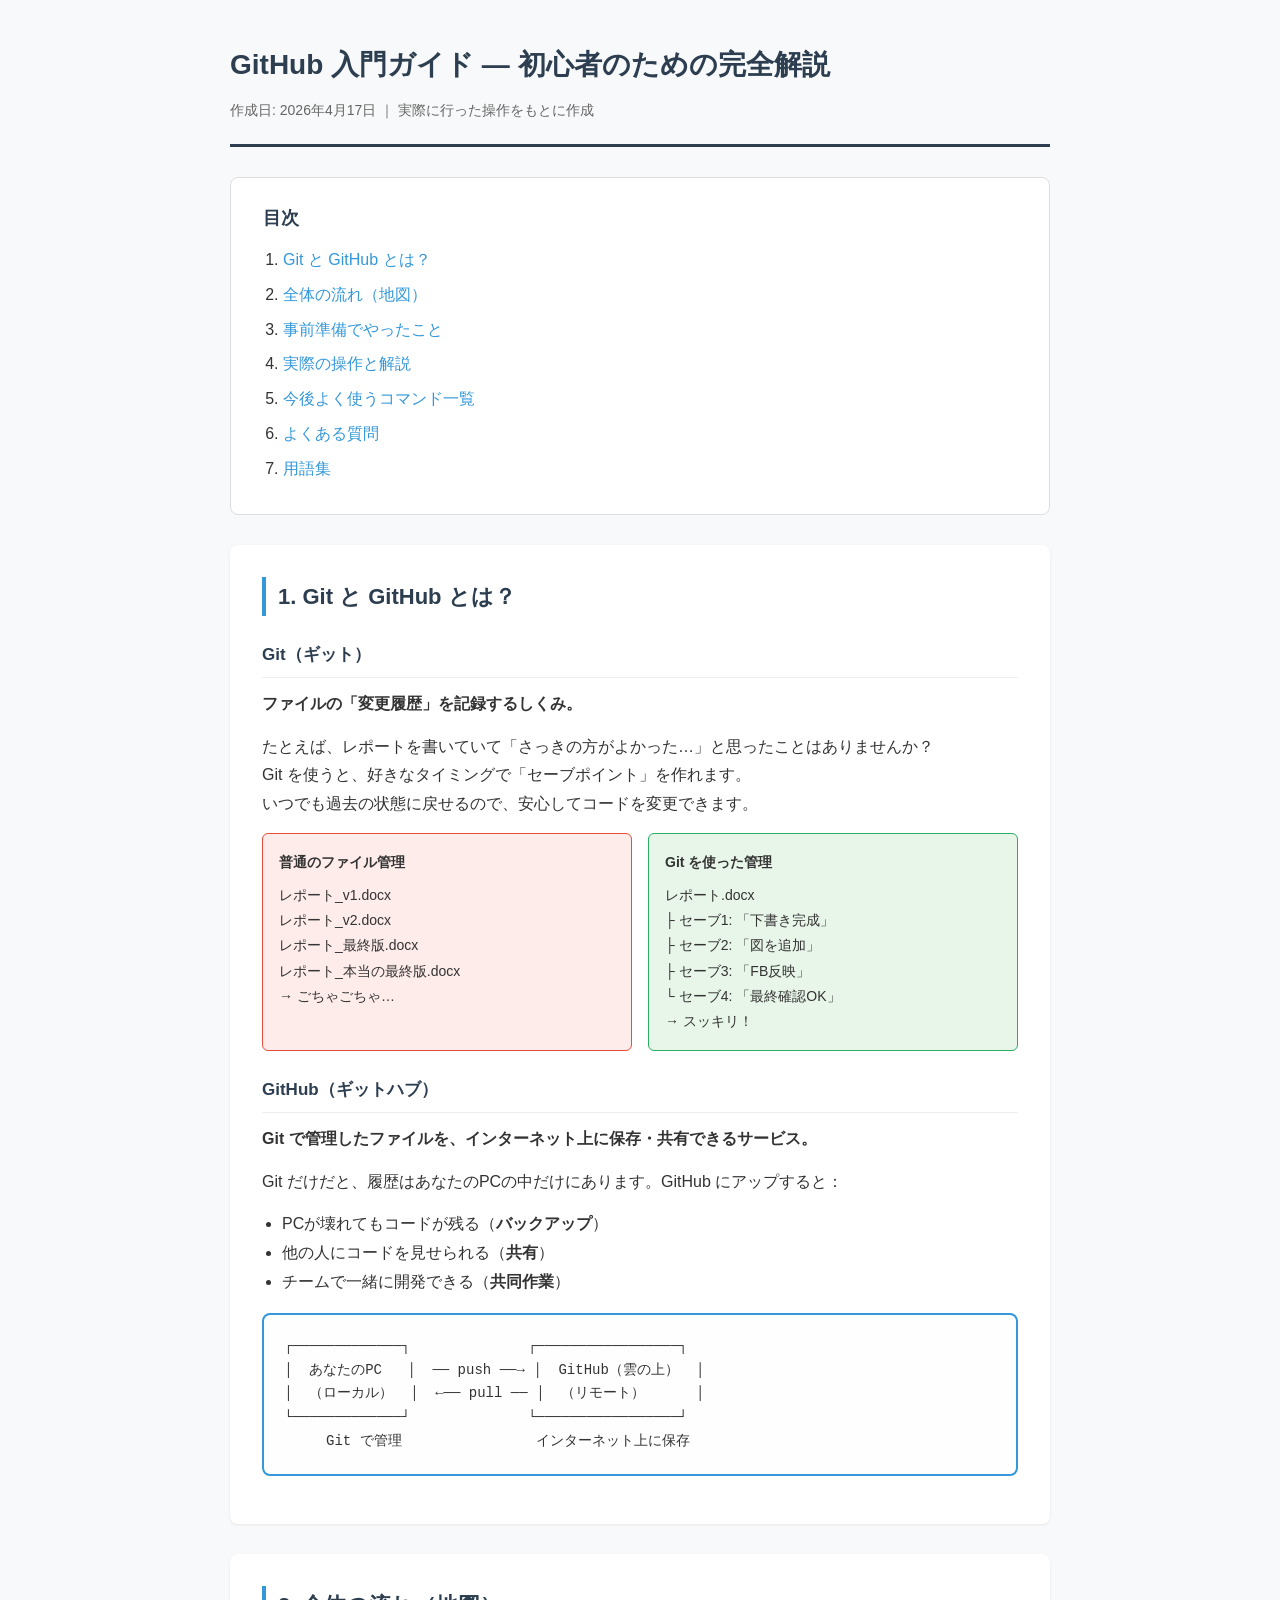
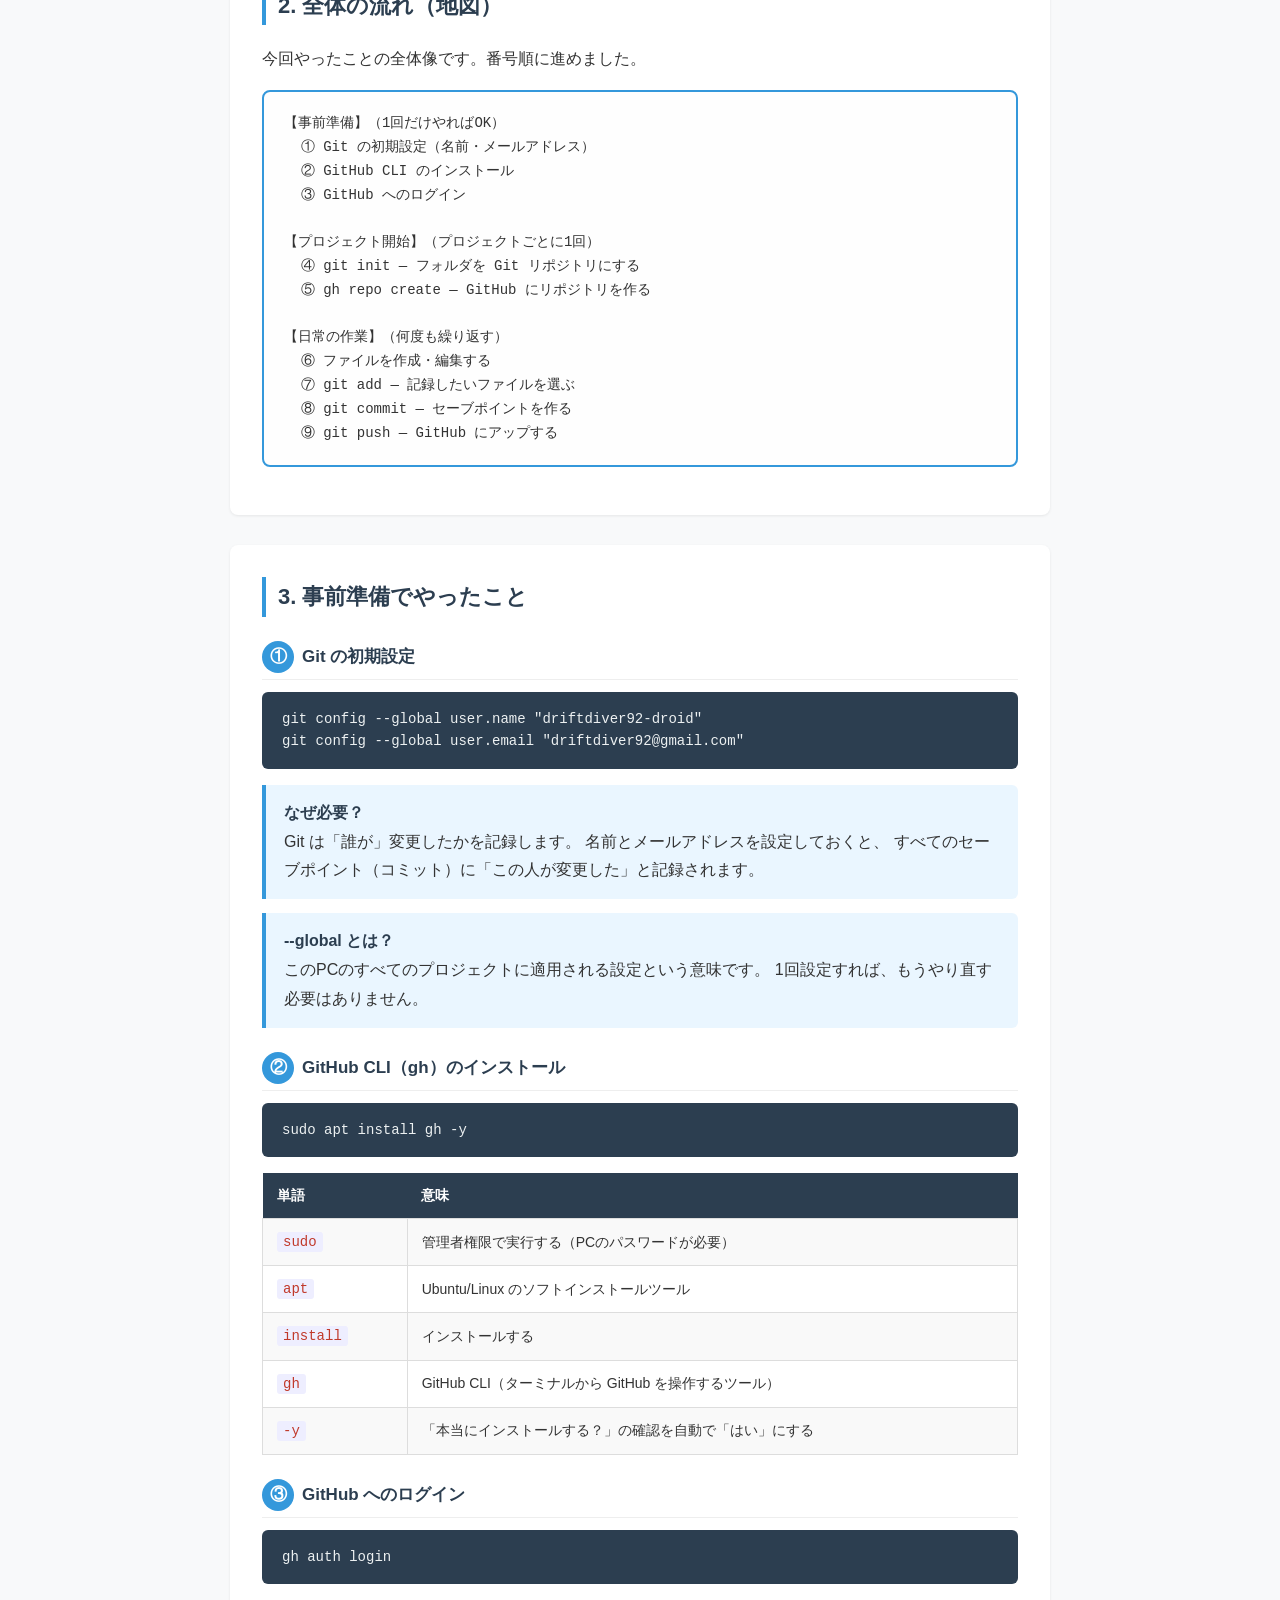
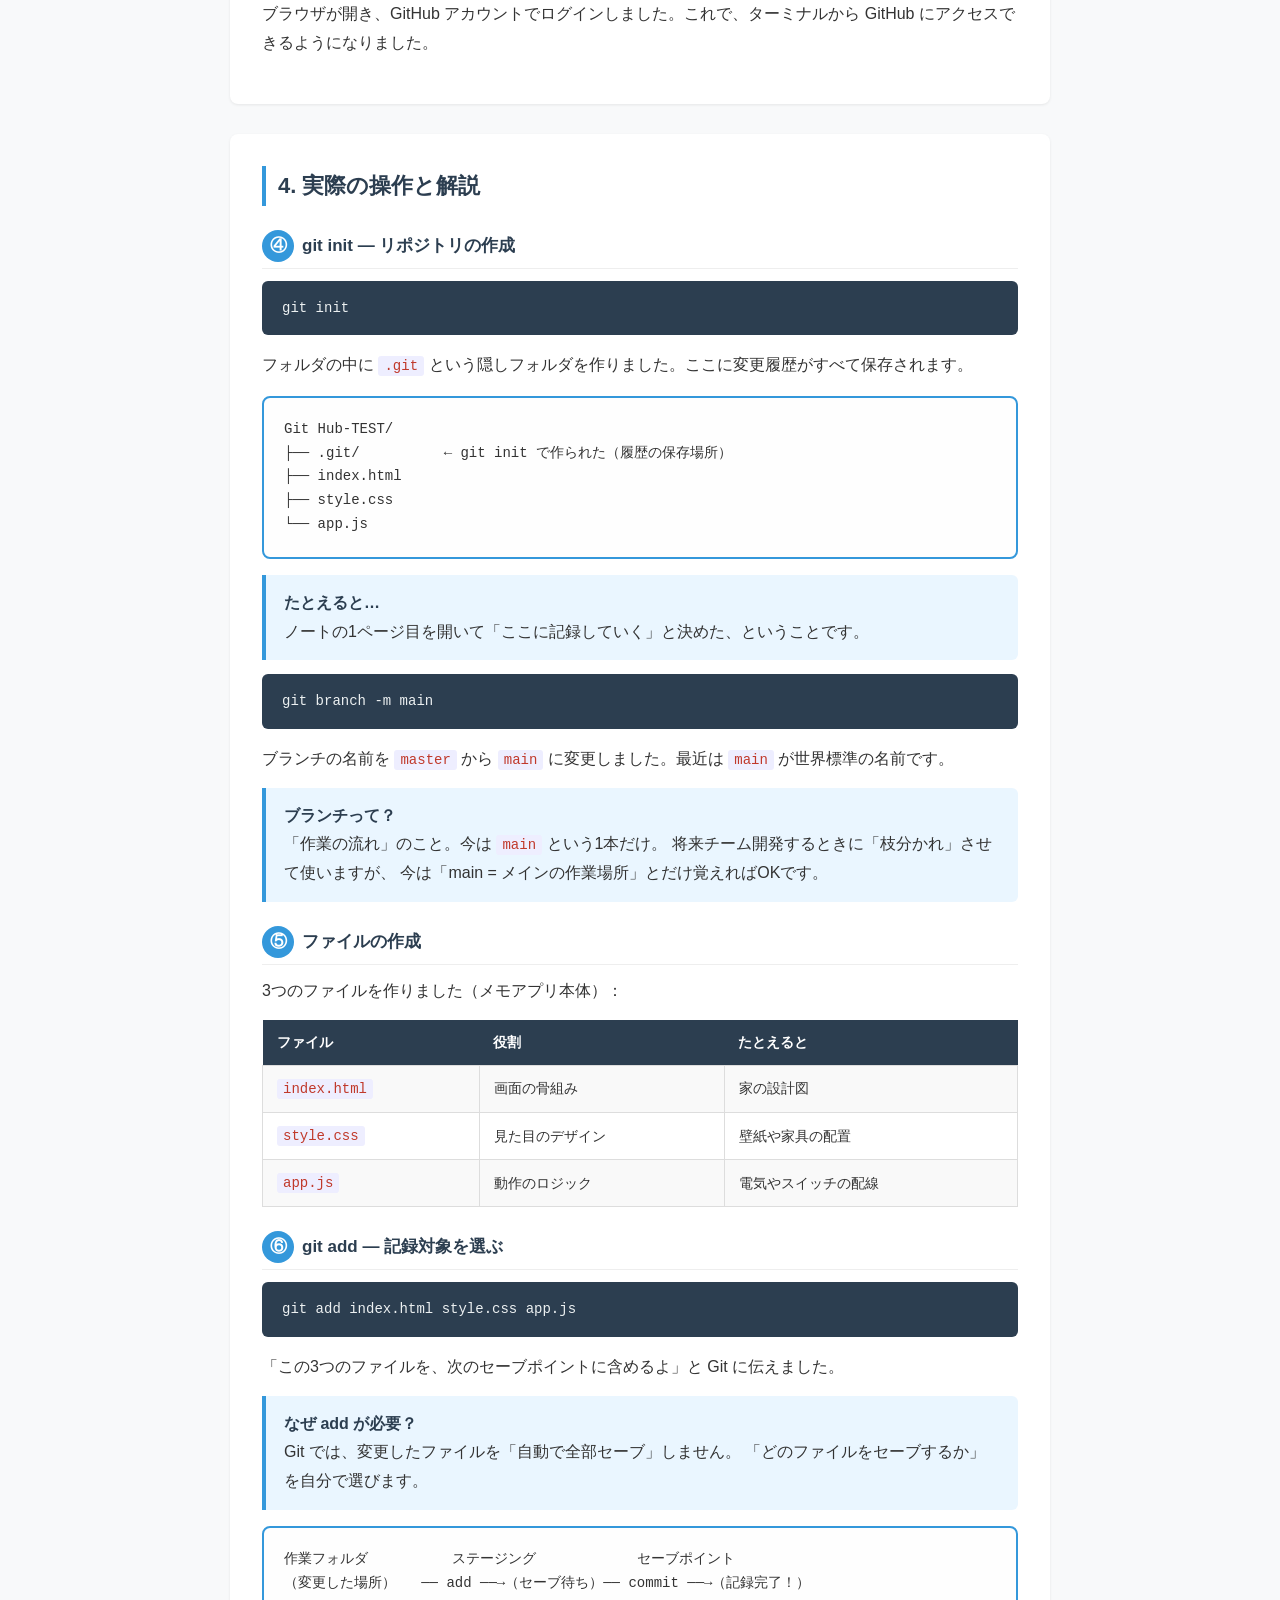
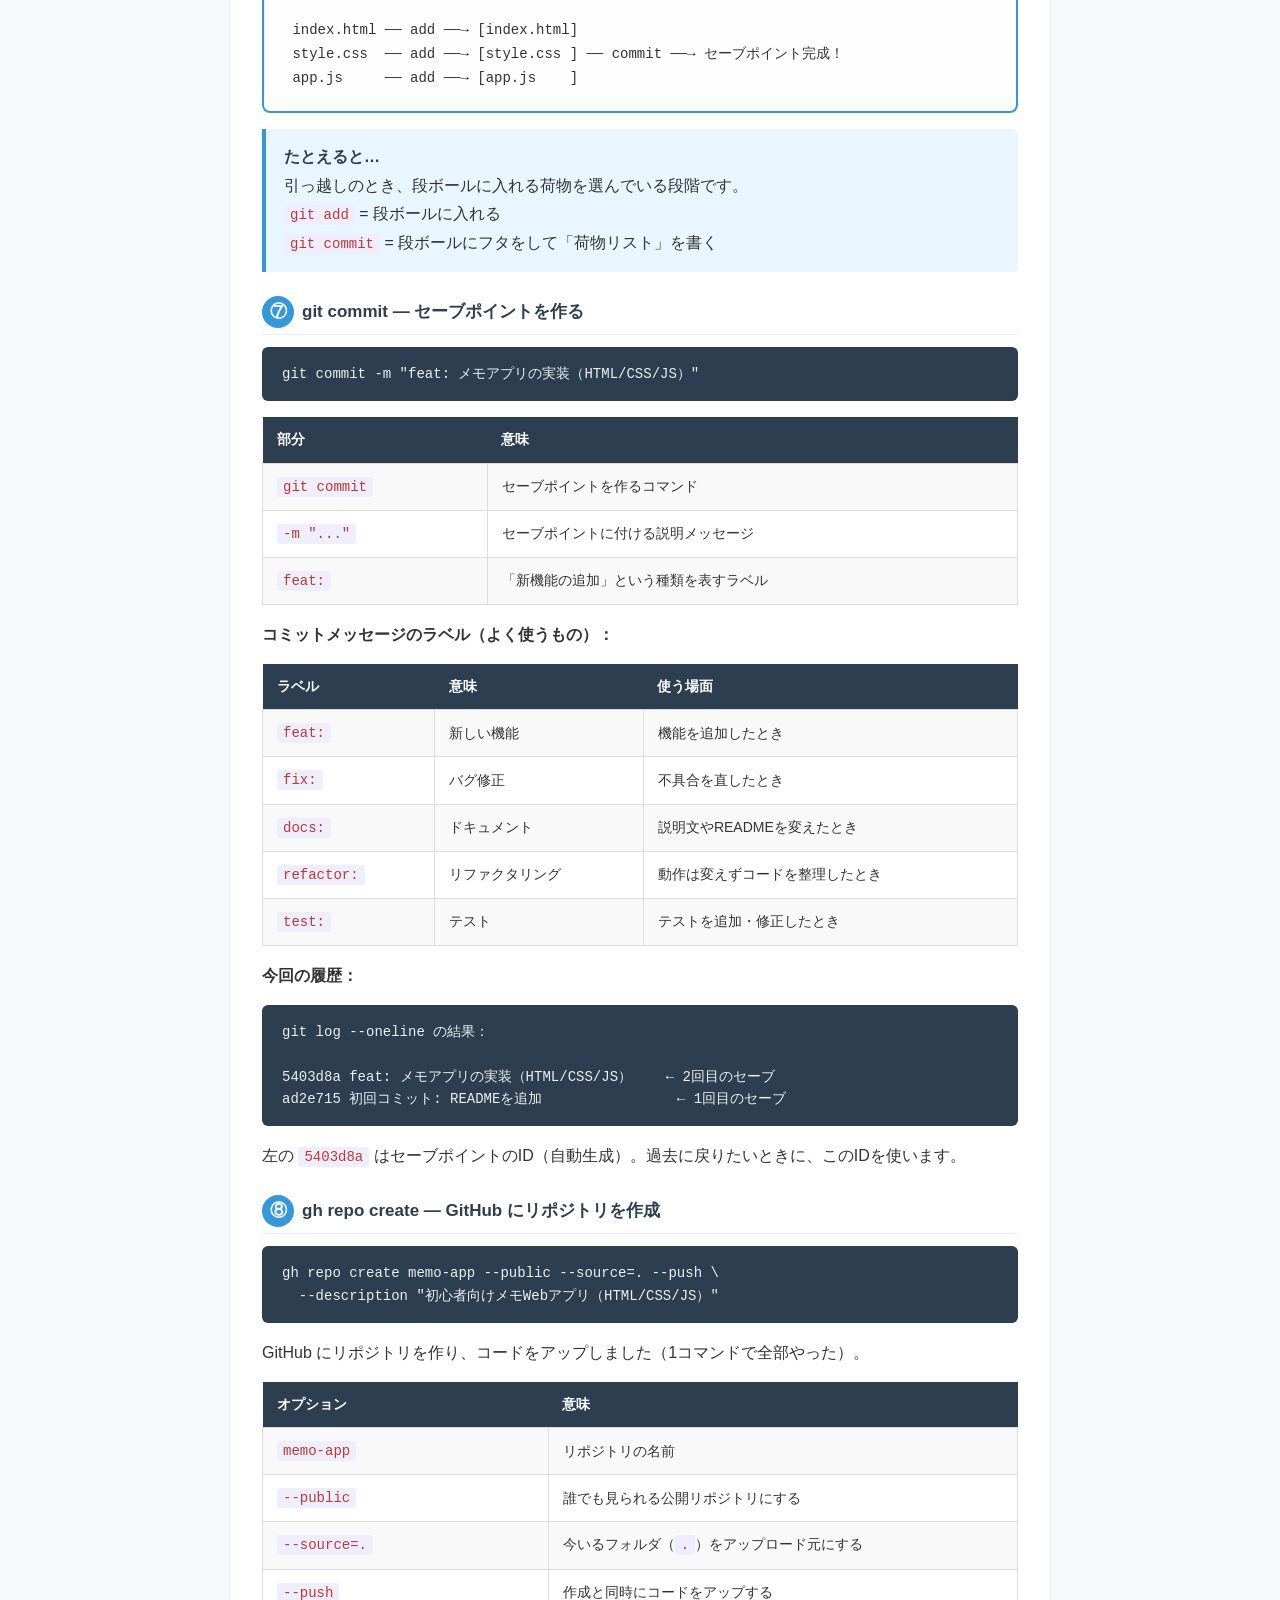
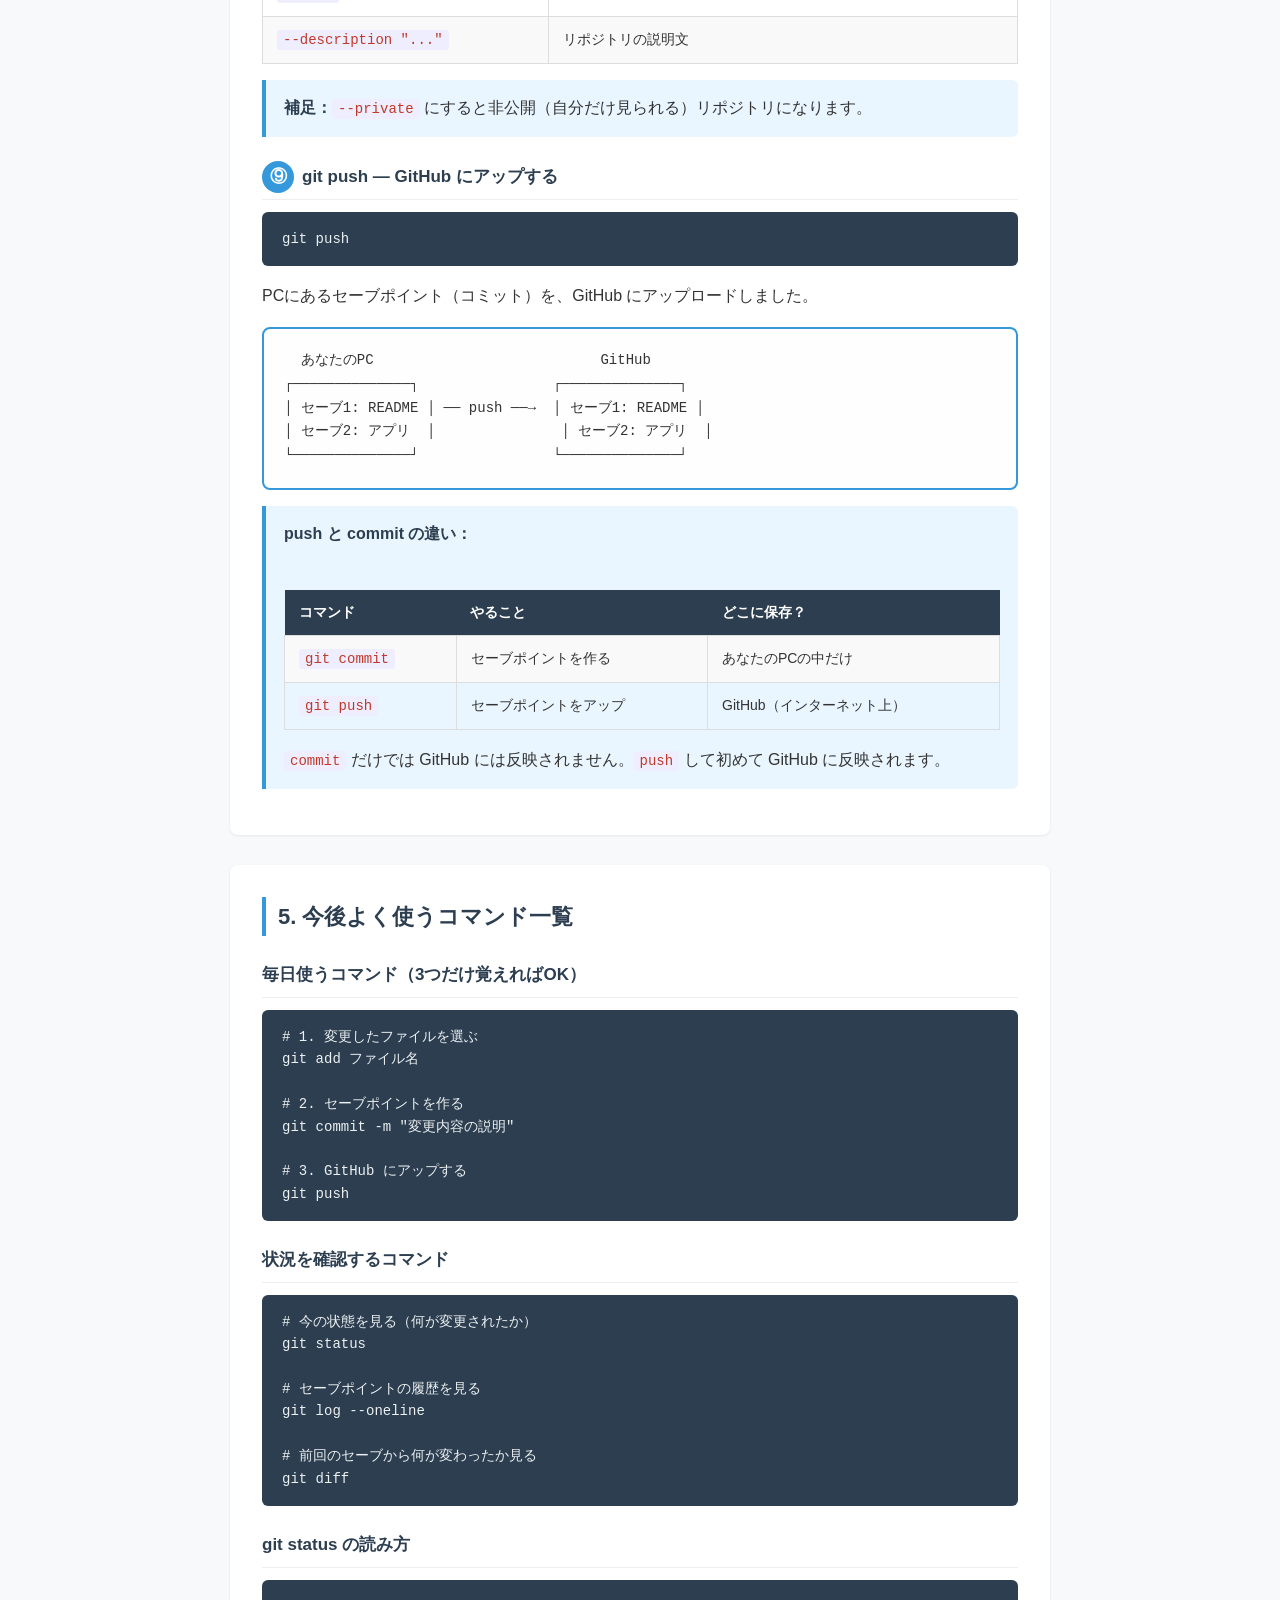
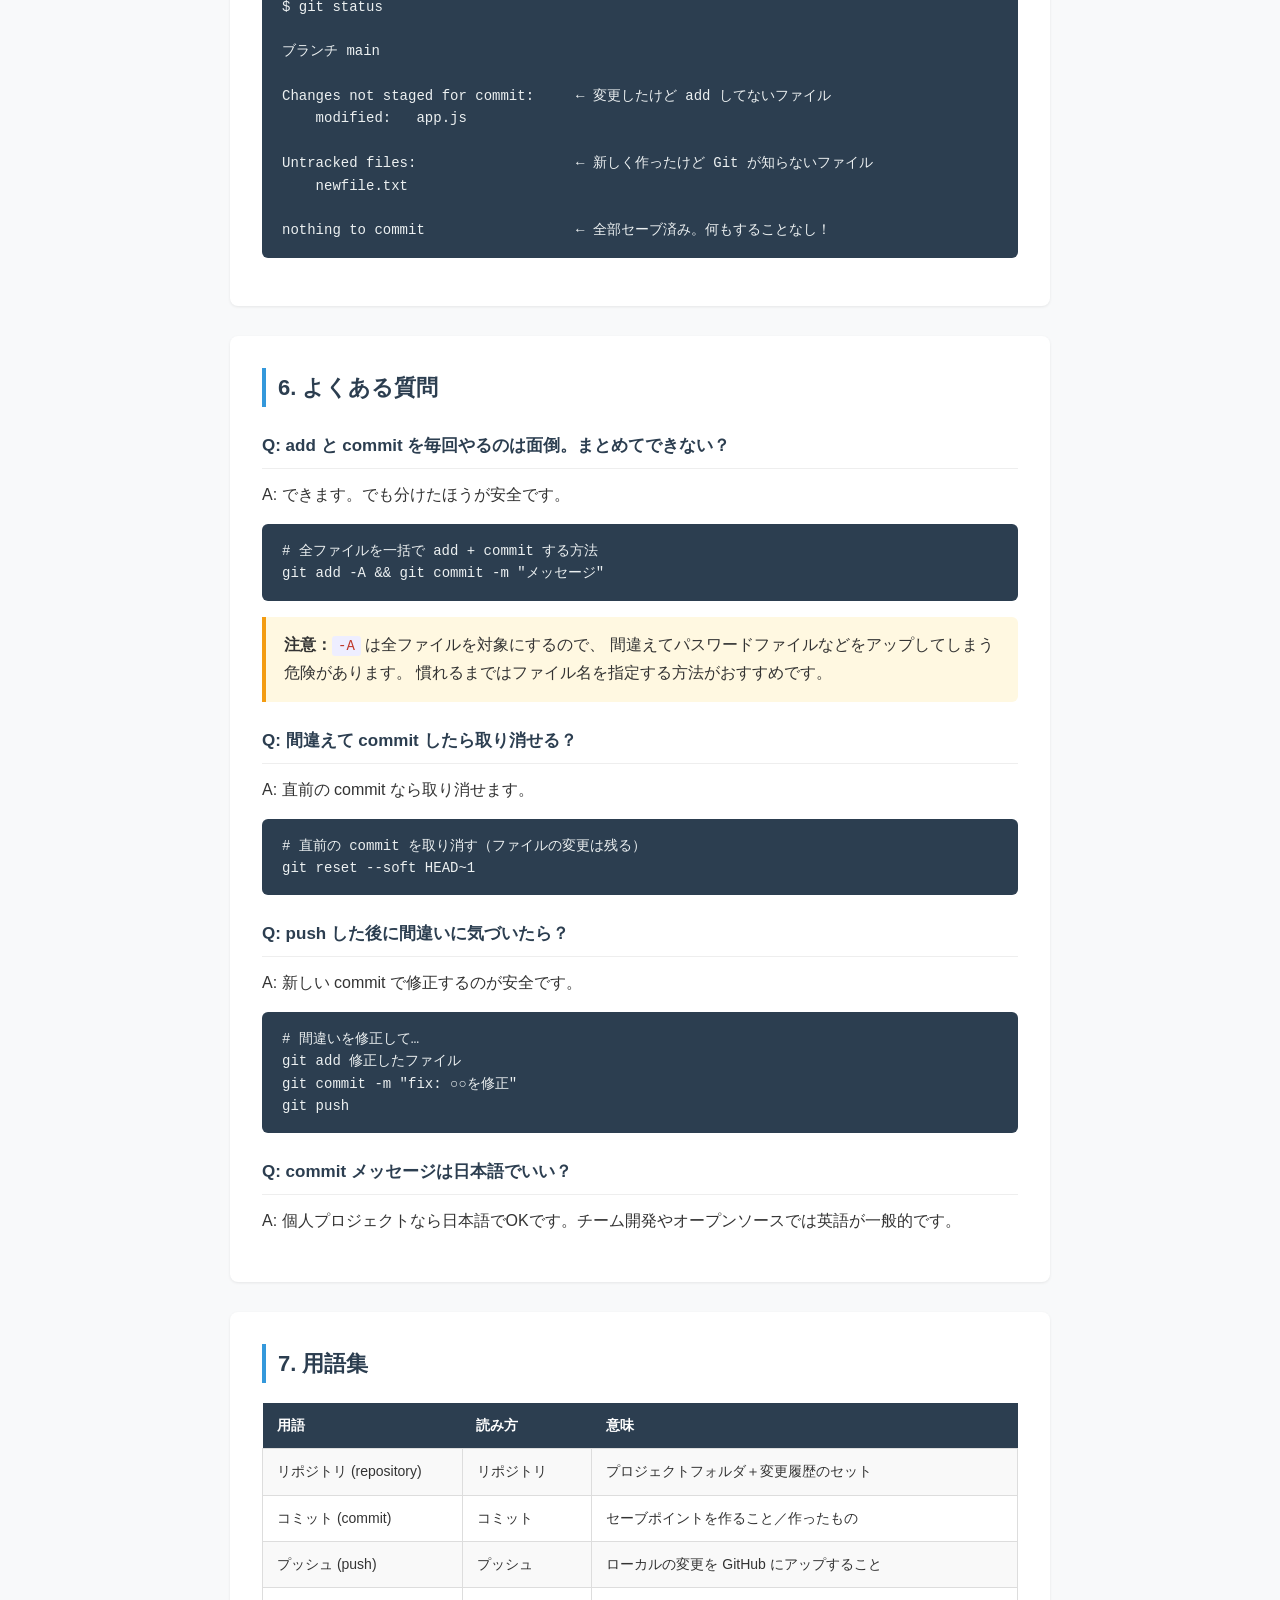
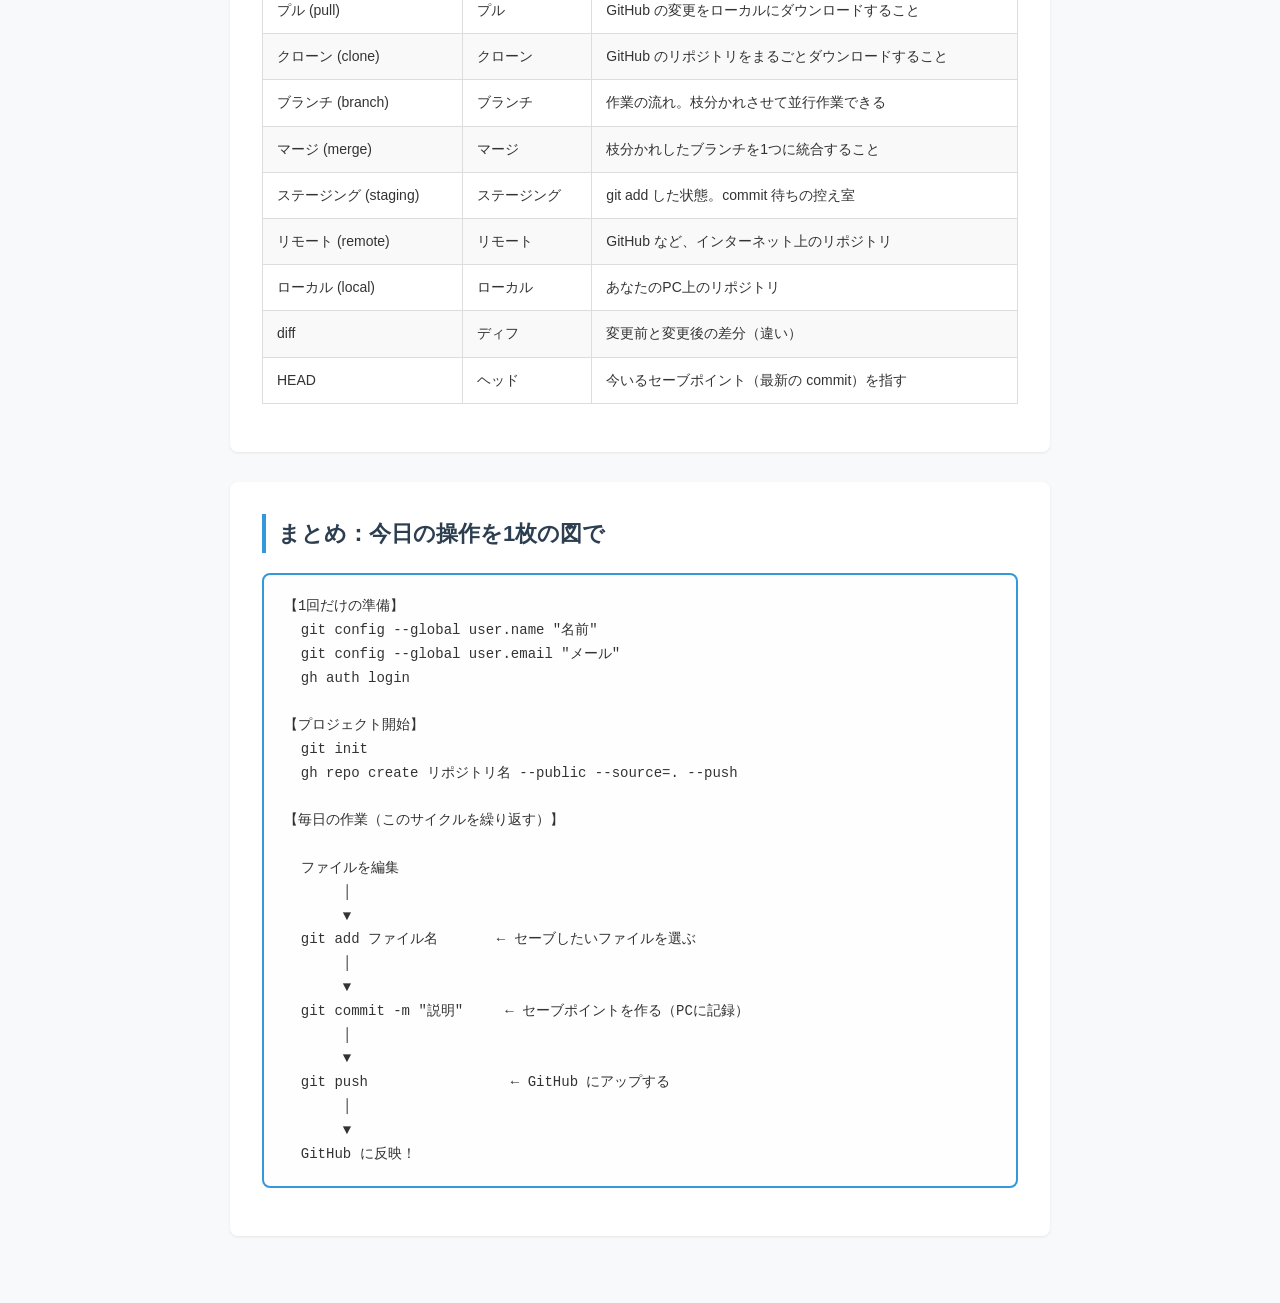
==== docs/github-beginner-guide.html @ 4c14fb72 "docs: GitHub入門ガイド（学習用資料）を追加" ====
<!DOCTYPE html>
<html lang="ja">
<head>
  <meta charset="UTF-8">
  <meta name="viewport" content="width=device-width, initial-scale=1.0">
  <title>GitHub 入門ガイド — 初心者のための完全解説</title>
  <style>
    * { margin: 0; padding: 0; box-sizing: border-box; }
    body {
      font-family: "Hiragino Kaku Gothic ProN", "Noto Sans JP", sans-serif;
      line-height: 1.8;
      color: #333;
      background: #f8f9fa;
      padding: 0 20px 60px;
    }

    header {
      max-width: 820px;
      margin: 0 auto;
      padding: 40px 0 20px;
      border-bottom: 3px solid #2c3e50;
    }
    header h1 { font-size: 28px; color: #2c3e50; }
    header p { color: #666; margin-top: 8px; font-size: 14px; }

    .toc {
      max-width: 820px;
      margin: 30px auto;
      background: #fff;
      border: 1px solid #ddd;
      border-radius: 8px;
      padding: 24px 32px;
    }
    .toc h2 { font-size: 18px; margin-bottom: 12px; color: #2c3e50; }
    .toc ol { padding-left: 20px; }
    .toc li { margin-bottom: 6px; }
    .toc a { color: #3498db; text-decoration: none; }
    .toc a:hover { text-decoration: underline; }

    .section {
      max-width: 820px;
      margin: 30px auto;
      background: #fff;
      border-radius: 8px;
      padding: 32px;
      box-shadow: 0 1px 3px rgba(0,0,0,0.08);
    }
    .section h2 {
      font-size: 22px;
      color: #2c3e50;
      border-left: 4px solid #3498db;
      padding-left: 12px;
      margin-bottom: 20px;
    }
    .section h3 {
      font-size: 17px;
      color: #2c3e50;
      margin: 24px 0 12px;
      padding-bottom: 6px;
      border-bottom: 1px solid #eee;
    }
    .section p { margin-bottom: 14px; }

    pre {
      background: #2c3e50;
      color: #ecf0f1;
      padding: 16px 20px;
      border-radius: 6px;
      overflow-x: auto;
      font-size: 14px;
      line-height: 1.6;
      margin: 12px 0 16px;
    }
    code {
      background: #eef;
      color: #c0392b;
      padding: 2px 6px;
      border-radius: 3px;
      font-size: 14px;
    }
    pre code {
      background: none;
      color: inherit;
      padding: 0;
    }

    table {
      width: 100%;
      border-collapse: collapse;
      margin: 12px 0 16px;
      font-size: 14px;
    }
    th {
      background: #2c3e50;
      color: #fff;
      padding: 10px 14px;
      text-align: left;
    }
    td {
      border: 1px solid #ddd;
      padding: 10px 14px;
    }
    tr:nth-child(even) { background: #f9f9f9; }

    .diagram {
      background: #fefefe;
      border: 2px solid #3498db;
      border-radius: 8px;
      padding: 20px;
      margin: 16px 0;
      font-family: monospace;
      font-size: 14px;
      line-height: 1.7;
      white-space: pre;
      overflow-x: auto;
    }

    .point {
      background: #eaf6ff;
      border-left: 4px solid #3498db;
      padding: 14px 18px;
      margin: 14px 0;
      border-radius: 0 6px 6px 0;
    }
    .point strong { color: #2c3e50; }

    .warn {
      background: #fff8e1;
      border-left: 4px solid #f39c12;
      padding: 14px 18px;
      margin: 14px 0;
      border-radius: 0 6px 6px 0;
    }

    .compare {
      display: flex;
      gap: 16px;
      margin: 12px 0 16px;
    }
    .compare > div {
      flex: 1;
      padding: 16px;
      border-radius: 6px;
      font-size: 14px;
    }
    .compare .bad { background: #fdecea; border: 1px solid #e74c3c; }
    .compare .good { background: #e8f5e9; border: 1px solid #27ae60; }
    .compare h4 { margin-bottom: 8px; }

    .step-num {
      display: inline-block;
      background: #3498db;
      color: #fff;
      width: 32px;
      height: 32px;
      line-height: 32px;
      text-align: center;
      border-radius: 50%;
      font-weight: bold;
      margin-right: 8px;
    }
  </style>
</head>
<body>

<header>
  <h1>GitHub 入門ガイド — 初心者のための完全解説</h1>
  <p>作成日: 2026年4月17日 ｜ 実際に行った操作をもとに作成</p>
</header>

<!-- ==================== 目次 ==================== -->
<div class="toc">
  <h2>目次</h2>
  <ol>
    <li><a href="#sec1">Git と GitHub とは？</a></li>
    <li><a href="#sec2">全体の流れ（地図）</a></li>
    <li><a href="#sec3">事前準備でやったこと</a></li>
    <li><a href="#sec4">実際の操作と解説</a></li>
    <li><a href="#sec5">今後よく使うコマンド一覧</a></li>
    <li><a href="#sec6">よくある質問</a></li>
    <li><a href="#sec7">用語集</a></li>
  </ol>
</div>

<!-- ==================== 1. Git と GitHub とは？ ==================== -->
<div class="section" id="sec1">
  <h2>1. Git と GitHub とは？</h2>

  <h3>Git（ギット）</h3>
  <p><strong>ファイルの「変更履歴」を記録するしくみ。</strong></p>
  <p>
    たとえば、レポートを書いていて「さっきの方がよかった…」と思ったことはありませんか？<br>
    Git を使うと、好きなタイミングで「セーブポイント」を作れます。<br>
    いつでも過去の状態に戻せるので、安心してコードを変更できます。
  </p>

  <div class="compare">
    <div class="bad">
      <h4>普通のファイル管理</h4>
      レポート_v1.docx<br>
      レポート_v2.docx<br>
      レポート_最終版.docx<br>
      レポート_本当の最終版.docx<br>
      → ごちゃごちゃ…
    </div>
    <div class="good">
      <h4>Git を使った管理</h4>
      レポート.docx<br>
      ├ セーブ1: 「下書き完成」<br>
      ├ セーブ2: 「図を追加」<br>
      ├ セーブ3: 「FB反映」<br>
      └ セーブ4: 「最終確認OK」<br>
      → スッキリ！
    </div>
  </div>

  <h3>GitHub（ギットハブ）</h3>
  <p><strong>Git で管理したファイルを、インターネット上に保存・共有できるサービス。</strong></p>
  <p>Git だけだと、履歴はあなたのPCの中だけにあります。GitHub にアップすると：</p>
  <ul style="margin: 0 0 16px 20px;">
    <li>PCが壊れてもコードが残る（<strong>バックアップ</strong>）</li>
    <li>他の人にコードを見せられる（<strong>共有</strong>）</li>
    <li>チームで一緒に開発できる（<strong>共同作業</strong>）</li>
  </ul>

  <div class="diagram">┌─────────────┐              ┌─────────────────┐
│  あなたのPC   │  ── push ──→ │  GitHub（雲の上）  │
│  （ローカル）  │  ←── pull ── │  （リモート）      │
└─────────────┘              └─────────────────┘
     Git で管理                インターネット上に保存</div>
</div>

<!-- ==================== 2. 全体の流れ ==================== -->
<div class="section" id="sec2">
  <h2>2. 全体の流れ（地図）</h2>
  <p>今回やったことの全体像です。番号順に進めました。</p>

  <div class="diagram">【事前準備】（1回だけやればOK）
  ① Git の初期設定（名前・メールアドレス）
  ② GitHub CLI のインストール
  ③ GitHub へのログイン

【プロジェクト開始】（プロジェクトごとに1回）
  ④ git init — フォルダを Git リポジトリにする
  ⑤ gh repo create — GitHub にリポジトリを作る

【日常の作業】（何度も繰り返す）
  ⑥ ファイルを作成・編集する
  ⑦ git add — 記録したいファイルを選ぶ
  ⑧ git commit — セーブポイントを作る
  ⑨ git push — GitHub にアップする</div>
</div>

<!-- ==================== 3. 事前準備 ==================== -->
<div class="section" id="sec3">
  <h2>3. 事前準備でやったこと</h2>

  <h3><span class="step-num">①</span>Git の初期設定</h3>
  <pre><code>git config --global user.name "driftdiver92-droid"
git config --global user.email "driftdiver92@gmail.com"</code></pre>

  <div class="point">
    <strong>なぜ必要？</strong><br>
    Git は「誰が」変更したかを記録します。
    名前とメールアドレスを設定しておくと、
    すべてのセーブポイント（コミット）に「この人が変更した」と記録されます。
  </div>

  <div class="point">
    <strong>--global とは？</strong><br>
    このPCのすべてのプロジェクトに適用される設定という意味です。
    1回設定すれば、もうやり直す必要はありません。
  </div>

  <h3><span class="step-num">②</span>GitHub CLI（gh）のインストール</h3>
  <pre><code>sudo apt install gh -y</code></pre>

  <table>
    <tr><th>単語</th><th>意味</th></tr>
    <tr><td><code>sudo</code></td><td>管理者権限で実行する（PCのパスワードが必要）</td></tr>
    <tr><td><code>apt</code></td><td>Ubuntu/Linux のソフトインストールツール</td></tr>
    <tr><td><code>install</code></td><td>インストールする</td></tr>
    <tr><td><code>gh</code></td><td>GitHub CLI（ターミナルから GitHub を操作するツール）</td></tr>
    <tr><td><code>-y</code></td><td>「本当にインストールする？」の確認を自動で「はい」にする</td></tr>
  </table>

  <h3><span class="step-num">③</span>GitHub へのログイン</h3>
  <pre><code>gh auth login</code></pre>
  <p>ブラウザが開き、GitHub アカウントでログインしました。これで、ターミナルから GitHub にアクセスできるようになりました。</p>
</div>

<!-- ==================== 4. 実際の操作と解説 ==================== -->
<div class="section" id="sec4">
  <h2>4. 実際の操作と解説</h2>

  <h3><span class="step-num">④</span>git init — リポジトリの作成</h3>
  <pre><code>git init</code></pre>
  <p>フォルダの中に <code>.git</code> という隠しフォルダを作りました。ここに変更履歴がすべて保存されます。</p>

  <div class="diagram">Git Hub-TEST/
├── .git/          ← git init で作られた（履歴の保存場所）
├── index.html
├── style.css
└── app.js</div>

  <div class="point">
    <strong>たとえると…</strong><br>
    ノートの1ページ目を開いて「ここに記録していく」と決めた、ということです。
  </div>

  <pre><code>git branch -m main</code></pre>
  <p>ブランチの名前を <code>master</code> から <code>main</code> に変更しました。最近は <code>main</code> が世界標準の名前です。</p>

  <div class="point">
    <strong>ブランチって？</strong><br>
    「作業の流れ」のこと。今は <code>main</code> という1本だけ。
    将来チーム開発するときに「枝分かれ」させて使いますが、
    今は「main = メインの作業場所」とだけ覚えればOKです。
  </div>

  <!-- ファイル作成 -->
  <h3><span class="step-num">⑤</span>ファイルの作成</h3>
  <p>3つのファイルを作りました（メモアプリ本体）：</p>
  <table>
    <tr><th>ファイル</th><th>役割</th><th>たとえると</th></tr>
    <tr><td><code>index.html</code></td><td>画面の骨組み</td><td>家の設計図</td></tr>
    <tr><td><code>style.css</code></td><td>見た目のデザイン</td><td>壁紙や家具の配置</td></tr>
    <tr><td><code>app.js</code></td><td>動作のロジック</td><td>電気やスイッチの配線</td></tr>
  </table>

  <!-- git add -->
  <h3><span class="step-num">⑥</span>git add — 記録対象を選ぶ</h3>
  <pre><code>git add index.html style.css app.js</code></pre>
  <p>「この3つのファイルを、次のセーブポイントに含めるよ」と Git に伝えました。</p>

  <div class="point">
    <strong>なぜ add が必要？</strong><br>
    Git では、変更したファイルを「自動で全部セーブ」しません。
    「どのファイルをセーブするか」を自分で選びます。
  </div>

  <div class="diagram">作業フォルダ          ステージング            セーブポイント
（変更した場所）   ── add ──→（セーブ待ち）── commit ──→（記録完了！）

 index.html ── add ──→ [index.html]
 style.css  ── add ──→ [style.css ] ── commit ──→ セーブポイント完成！
 app.js     ── add ──→ [app.js    ]</div>

  <div class="point">
    <strong>たとえると…</strong><br>
    引っ越しのとき、段ボールに入れる荷物を選んでいる段階です。<br>
    <code>git add</code> = 段ボールに入れる<br>
    <code>git commit</code> = 段ボールにフタをして「荷物リスト」を書く
  </div>

  <!-- git commit -->
  <h3><span class="step-num">⑦</span>git commit — セーブポイントを作る</h3>
  <pre><code>git commit -m "feat: メモアプリの実装（HTML/CSS/JS）"</code></pre>

  <table>
    <tr><th>部分</th><th>意味</th></tr>
    <tr><td><code>git commit</code></td><td>セーブポイントを作るコマンド</td></tr>
    <tr><td><code>-m "..."</code></td><td>セーブポイントに付ける説明メッセージ</td></tr>
    <tr><td><code>feat:</code></td><td>「新機能の追加」という種類を表すラベル</td></tr>
  </table>

  <p><strong>コミットメッセージのラベル（よく使うもの）：</strong></p>
  <table>
    <tr><th>ラベル</th><th>意味</th><th>使う場面</th></tr>
    <tr><td><code>feat:</code></td><td>新しい機能</td><td>機能を追加したとき</td></tr>
    <tr><td><code>fix:</code></td><td>バグ修正</td><td>不具合を直したとき</td></tr>
    <tr><td><code>docs:</code></td><td>ドキュメント</td><td>説明文やREADMEを変えたとき</td></tr>
    <tr><td><code>refactor:</code></td><td>リファクタリング</td><td>動作は変えずコードを整理したとき</td></tr>
    <tr><td><code>test:</code></td><td>テスト</td><td>テストを追加・修正したとき</td></tr>
  </table>

  <p><strong>今回の履歴：</strong></p>
  <pre><code>git log --oneline の結果：

5403d8a feat: メモアプリの実装（HTML/CSS/JS）    ← 2回目のセーブ
ad2e715 初回コミット: READMEを追加                ← 1回目のセーブ</code></pre>
  <p>左の <code>5403d8a</code> はセーブポイントのID（自動生成）。過去に戻りたいときに、このIDを使います。</p>

  <!-- gh repo create -->
  <h3><span class="step-num">⑧</span>gh repo create — GitHub にリポジトリを作成</h3>
  <pre><code>gh repo create memo-app --public --source=. --push \
  --description "初心者向けメモWebアプリ（HTML/CSS/JS）"</code></pre>

  <p>GitHub にリポジトリを作り、コードをアップしました（1コマンドで全部やった）。</p>

  <table>
    <tr><th>オプション</th><th>意味</th></tr>
    <tr><td><code>memo-app</code></td><td>リポジトリの名前</td></tr>
    <tr><td><code>--public</code></td><td>誰でも見られる公開リポジトリにする</td></tr>
    <tr><td><code>--source=.</code></td><td>今いるフォルダ（<code>.</code>）をアップロード元にする</td></tr>
    <tr><td><code>--push</code></td><td>作成と同時にコードをアップする</td></tr>
    <tr><td><code>--description "..."</code></td><td>リポジトリの説明文</td></tr>
  </table>

  <div class="point">
    <strong>補足：</strong><code>--private</code> にすると非公開（自分だけ見られる）リポジトリになります。
  </div>

  <!-- git push -->
  <h3><span class="step-num">⑨</span>git push — GitHub にアップする</h3>
  <pre><code>git push</code></pre>

  <p>PCにあるセーブポイント（コミット）を、GitHub にアップロードしました。</p>

  <div class="diagram">  あなたのPC                           GitHub
┌──────────────┐                ┌──────────────┐
│ セーブ1: README │ ── push ──→  │ セーブ1: README │
│ セーブ2: アプリ  │               │ セーブ2: アプリ  │
└──────────────┘                └──────────────┘</div>

  <div class="point">
    <strong>push と commit の違い：</strong><br><br>
    <table>
      <tr><th>コマンド</th><th>やること</th><th>どこに保存？</th></tr>
      <tr><td><code>git commit</code></td><td>セーブポイントを作る</td><td>あなたのPCの中だけ</td></tr>
      <tr><td><code>git push</code></td><td>セーブポイントをアップ</td><td>GitHub（インターネット上）</td></tr>
    </table>
    <code>commit</code> だけでは GitHub には反映されません。<code>push</code> して初めて GitHub に反映されます。
  </div>
</div>

<!-- ==================== 5. よく使うコマンド ==================== -->
<div class="section" id="sec5">
  <h2>5. 今後よく使うコマンド一覧</h2>

  <h3>毎日使うコマンド（3つだけ覚えればOK）</h3>
  <pre><code># 1. 変更したファイルを選ぶ
git add ファイル名

# 2. セーブポイントを作る
git commit -m "変更内容の説明"

# 3. GitHub にアップする
git push</code></pre>

  <h3>状況を確認するコマンド</h3>
  <pre><code># 今の状態を見る（何が変更されたか）
git status

# セーブポイントの履歴を見る
git log --oneline

# 前回のセーブから何が変わったか見る
git diff</code></pre>

  <h3>git status の読み方</h3>
  <pre><code>$ git status

ブランチ main

Changes not staged for commit:     ← 変更したけど add してないファイル
    modified:   app.js

Untracked files:                   ← 新しく作ったけど Git が知らないファイル
    newfile.txt

nothing to commit                  ← 全部セーブ済み。何もすることなし！</code></pre>
</div>

<!-- ==================== 6. よくある質問 ==================== -->
<div class="section" id="sec6">
  <h2>6. よくある質問</h2>

  <h3>Q: add と commit を毎回やるのは面倒。まとめてできない？</h3>
  <p>A: できます。でも分けたほうが安全です。</p>
  <pre><code># 全ファイルを一括で add + commit する方法
git add -A && git commit -m "メッセージ"</code></pre>
  <div class="warn">
    <strong>注意：</strong><code>-A</code> は全ファイルを対象にするので、
    間違えてパスワードファイルなどをアップしてしまう危険があります。
    慣れるまではファイル名を指定する方法がおすすめです。
  </div>

  <h3>Q: 間違えて commit したら取り消せる？</h3>
  <p>A: 直前の commit なら取り消せます。</p>
  <pre><code># 直前の commit を取り消す（ファイルの変更は残る）
git reset --soft HEAD~1</code></pre>

  <h3>Q: push した後に間違いに気づいたら？</h3>
  <p>A: 新しい commit で修正するのが安全です。</p>
  <pre><code># 間違いを修正して…
git add 修正したファイル
git commit -m "fix: ○○を修正"
git push</code></pre>

  <h3>Q: commit メッセージは日本語でいい？</h3>
  <p>A: 個人プロジェクトなら日本語でOKです。チーム開発やオープンソースでは英語が一般的です。</p>
</div>

<!-- ==================== 7. 用語集 ==================== -->
<div class="section" id="sec7">
  <h2>7. 用語集</h2>
  <table>
    <tr><th>用語</th><th>読み方</th><th>意味</th></tr>
    <tr><td>リポジトリ (repository)</td><td>リポジトリ</td><td>プロジェクトフォルダ＋変更履歴のセット</td></tr>
    <tr><td>コミット (commit)</td><td>コミット</td><td>セーブポイントを作ること／作ったもの</td></tr>
    <tr><td>プッシュ (push)</td><td>プッシュ</td><td>ローカルの変更を GitHub にアップすること</td></tr>
    <tr><td>プル (pull)</td><td>プル</td><td>GitHub の変更をローカルにダウンロードすること</td></tr>
    <tr><td>クローン (clone)</td><td>クローン</td><td>GitHub のリポジトリをまるごとダウンロードすること</td></tr>
    <tr><td>ブランチ (branch)</td><td>ブランチ</td><td>作業の流れ。枝分かれさせて並行作業できる</td></tr>
    <tr><td>マージ (merge)</td><td>マージ</td><td>枝分かれしたブランチを1つに統合すること</td></tr>
    <tr><td>ステージング (staging)</td><td>ステージング</td><td>git add した状態。commit 待ちの控え室</td></tr>
    <tr><td>リモート (remote)</td><td>リモート</td><td>GitHub など、インターネット上のリポジトリ</td></tr>
    <tr><td>ローカル (local)</td><td>ローカル</td><td>あなたのPC上のリポジトリ</td></tr>
    <tr><td>diff</td><td>ディフ</td><td>変更前と変更後の差分（違い）</td></tr>
    <tr><td>HEAD</td><td>ヘッド</td><td>今いるセーブポイント（最新の commit）を指す</td></tr>
  </table>
</div>

<!-- ==================== まとめ ==================== -->
<div class="section">
  <h2>まとめ：今日の操作を1枚の図で</h2>
  <div class="diagram">【1回だけの準備】
  git config --global user.name "名前"
  git config --global user.email "メール"
  gh auth login

【プロジェクト開始】
  git init
  gh repo create リポジトリ名 --public --source=. --push

【毎日の作業（このサイクルを繰り返す）】

  ファイルを編集
       │
       ▼
  git add ファイル名       ← セーブしたいファイルを選ぶ
       │
       ▼
  git commit -m "説明"     ← セーブポイントを作る（PCに記録）
       │
       ▼
  git push                 ← GitHub にアップする
       │
       ▼
  GitHub に反映！</div>
</div>

</body>
</html>
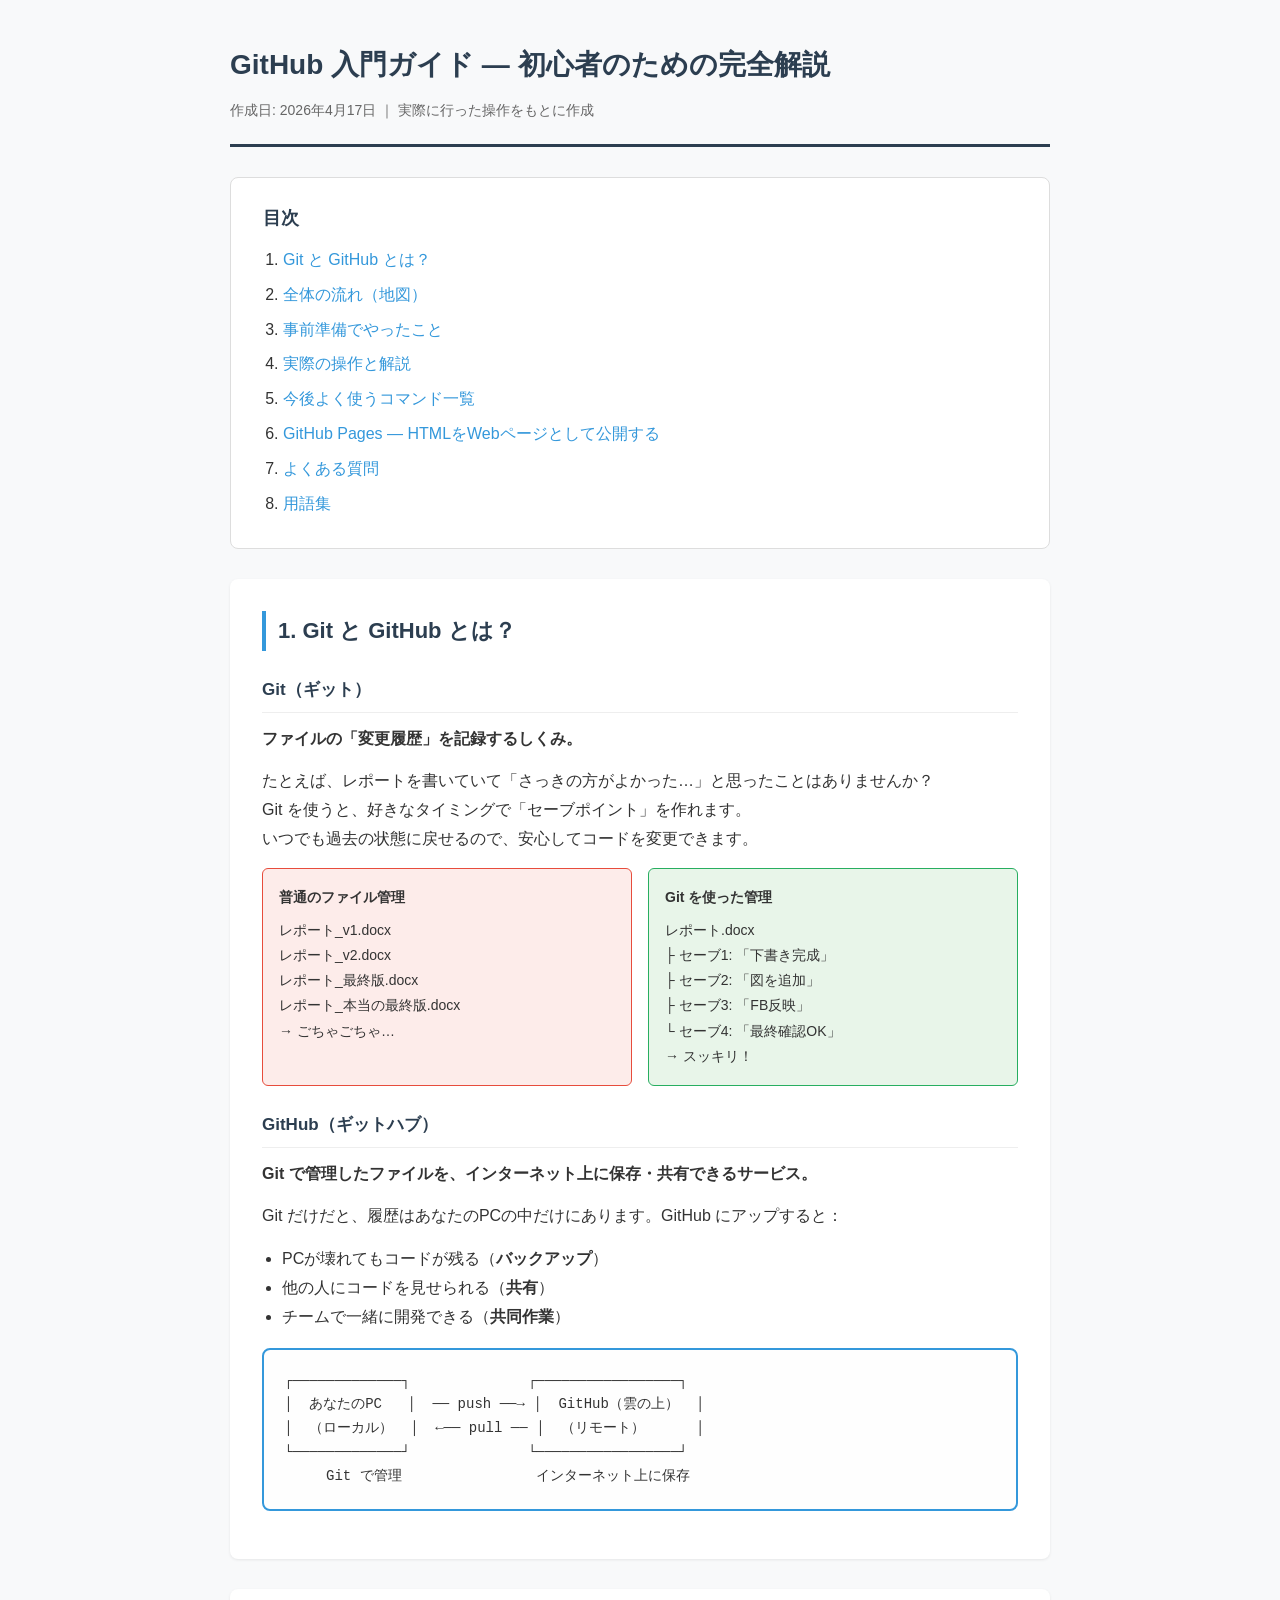
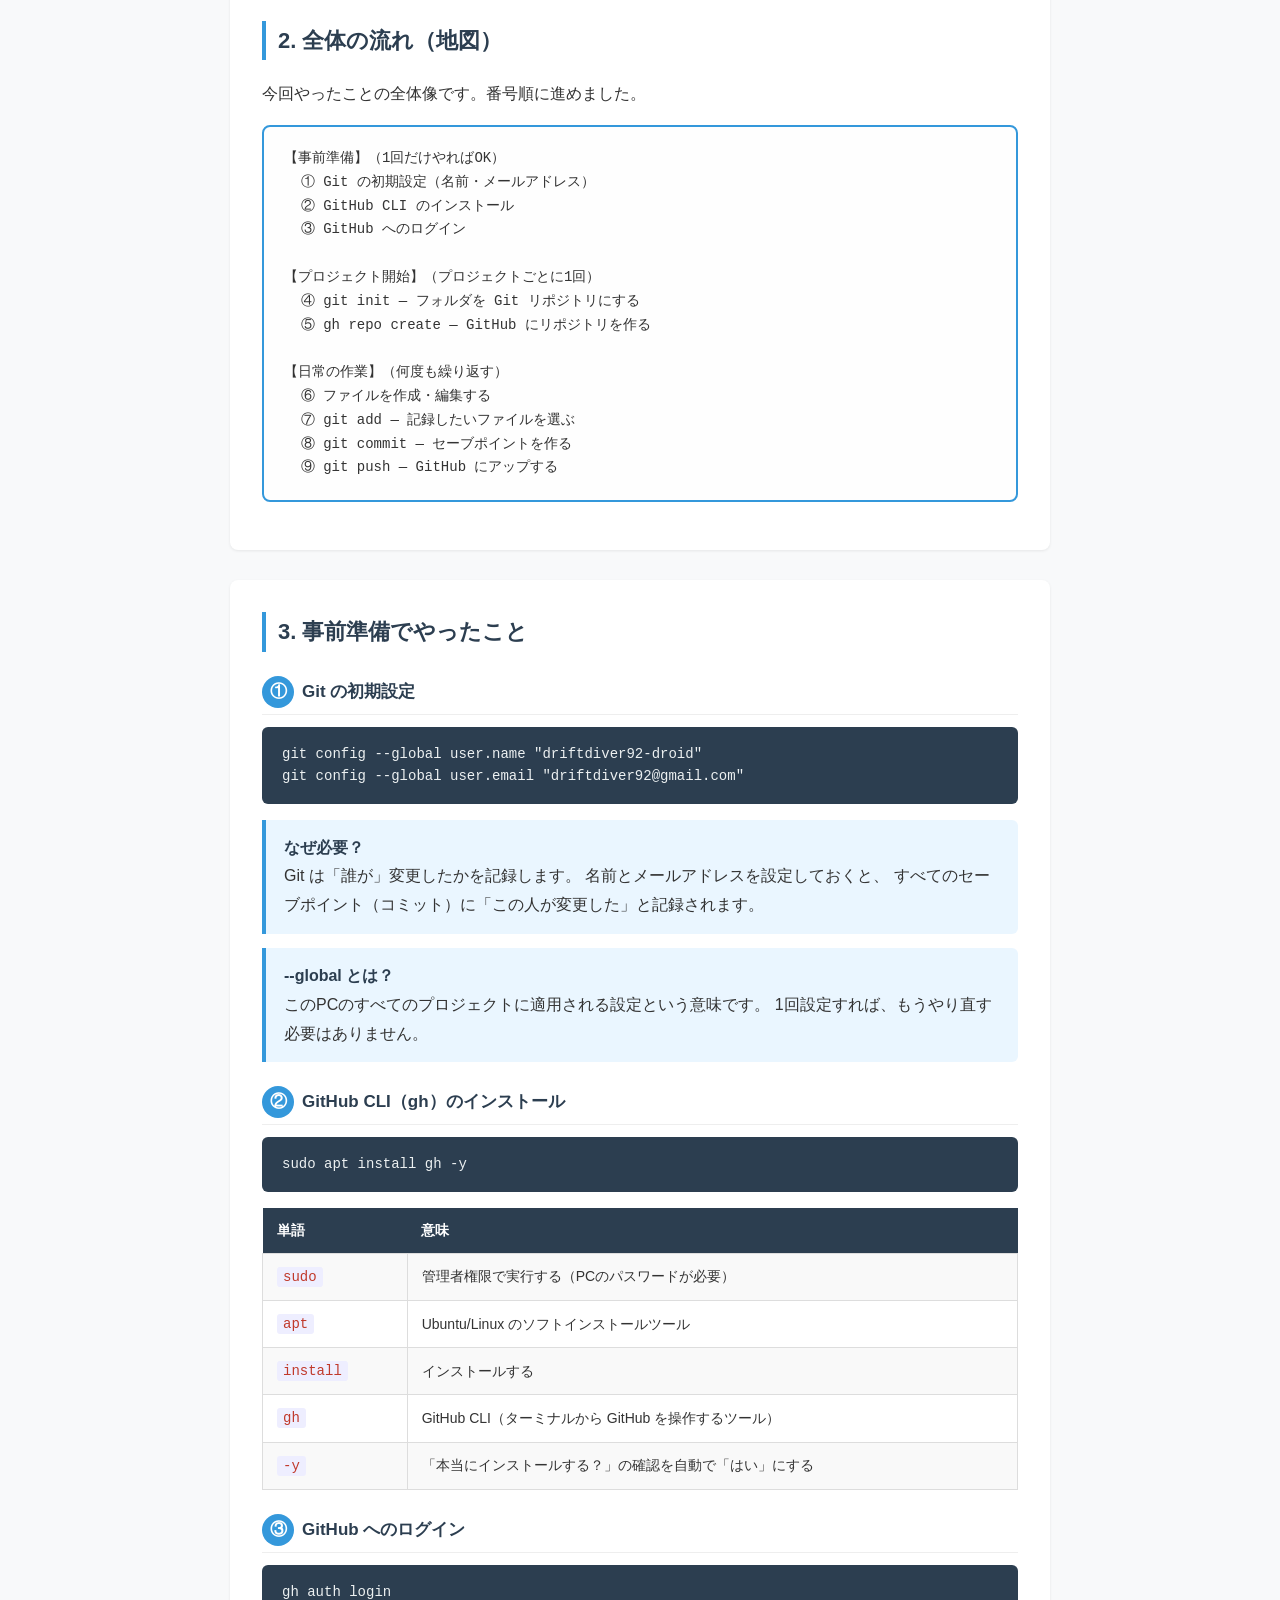
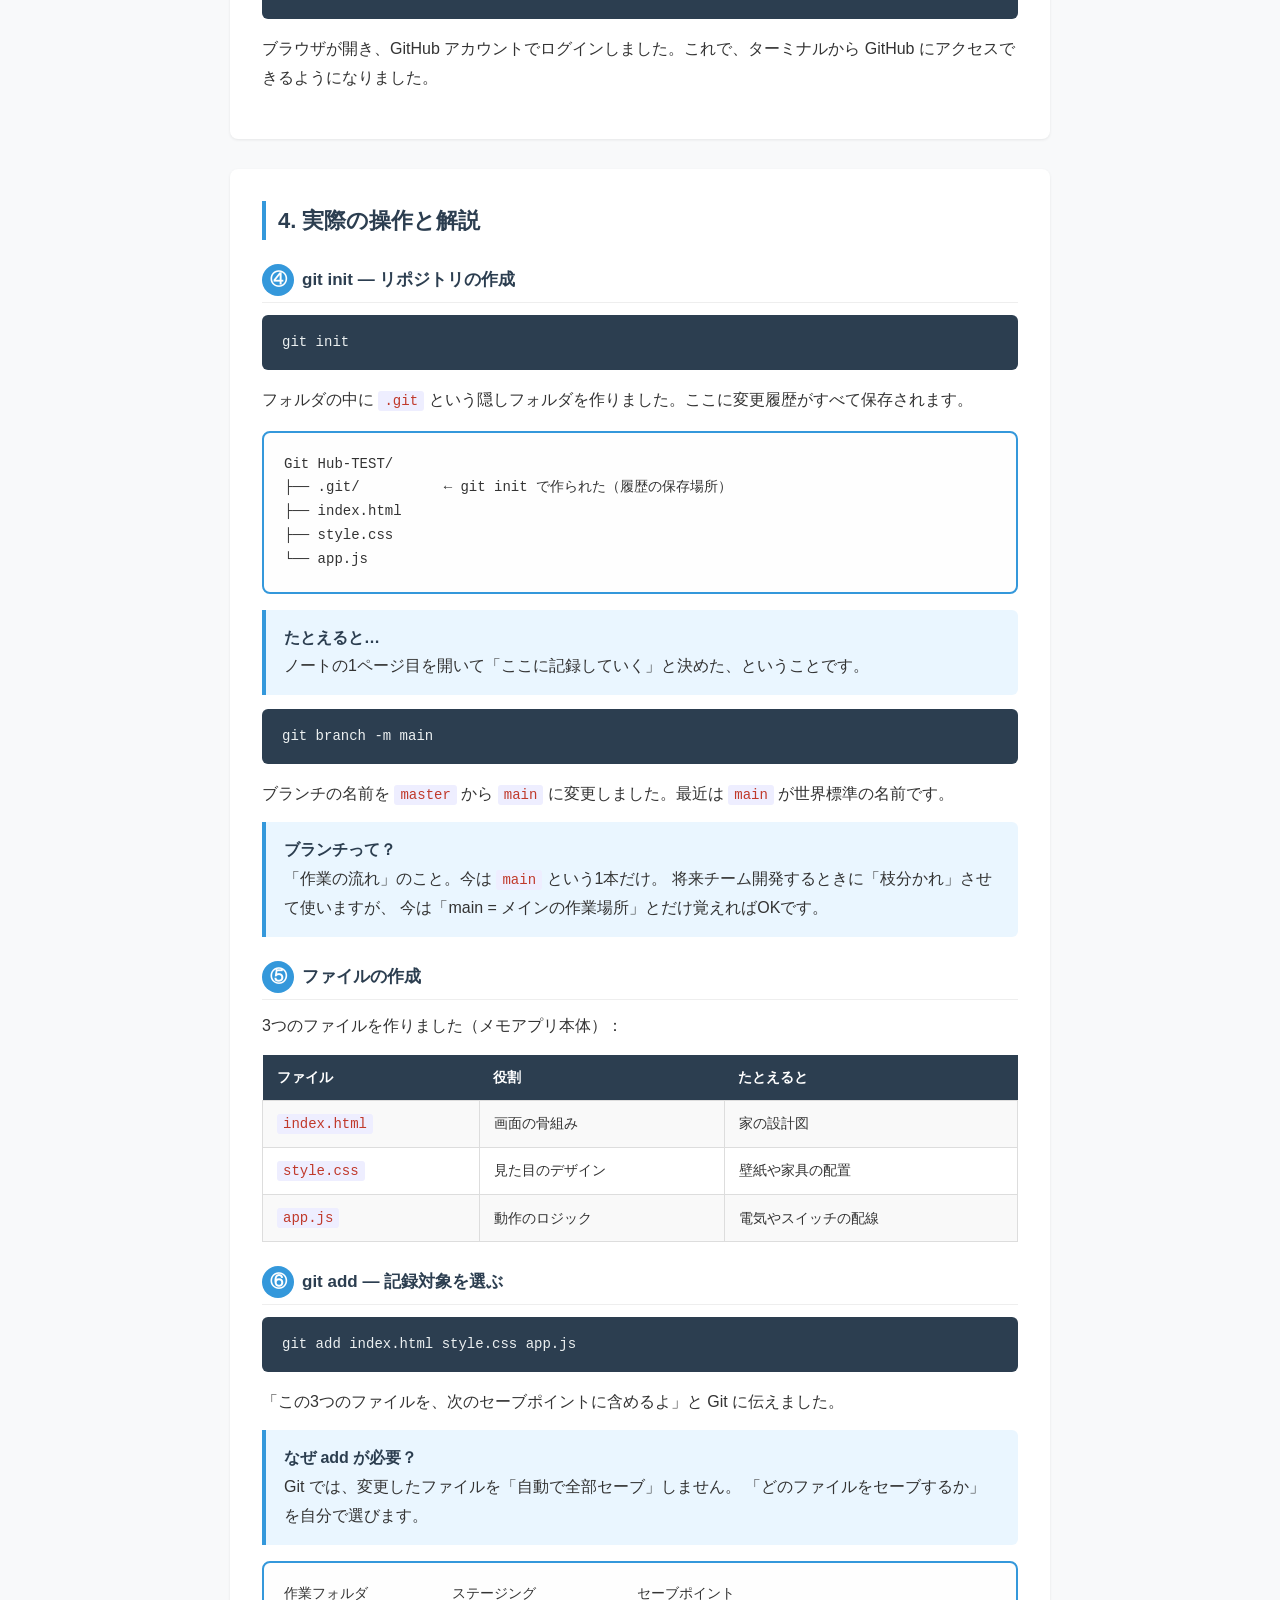
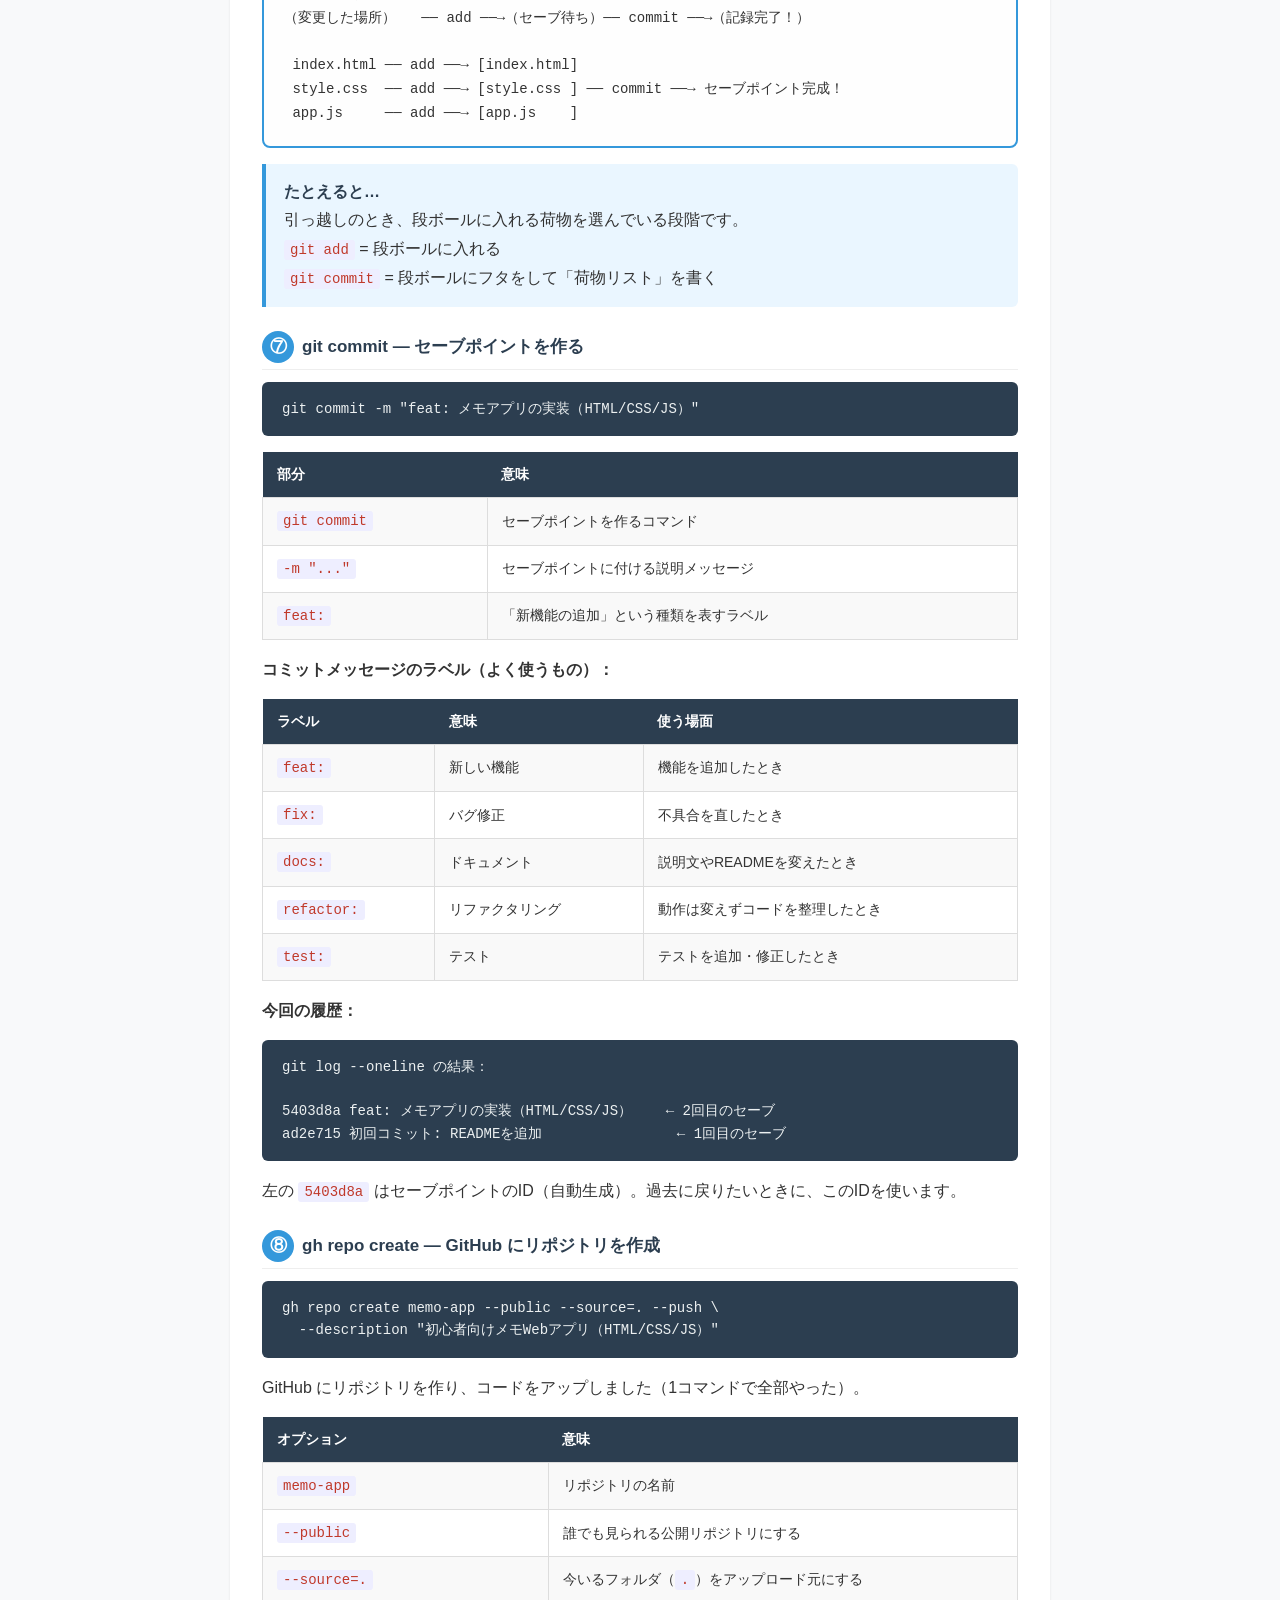
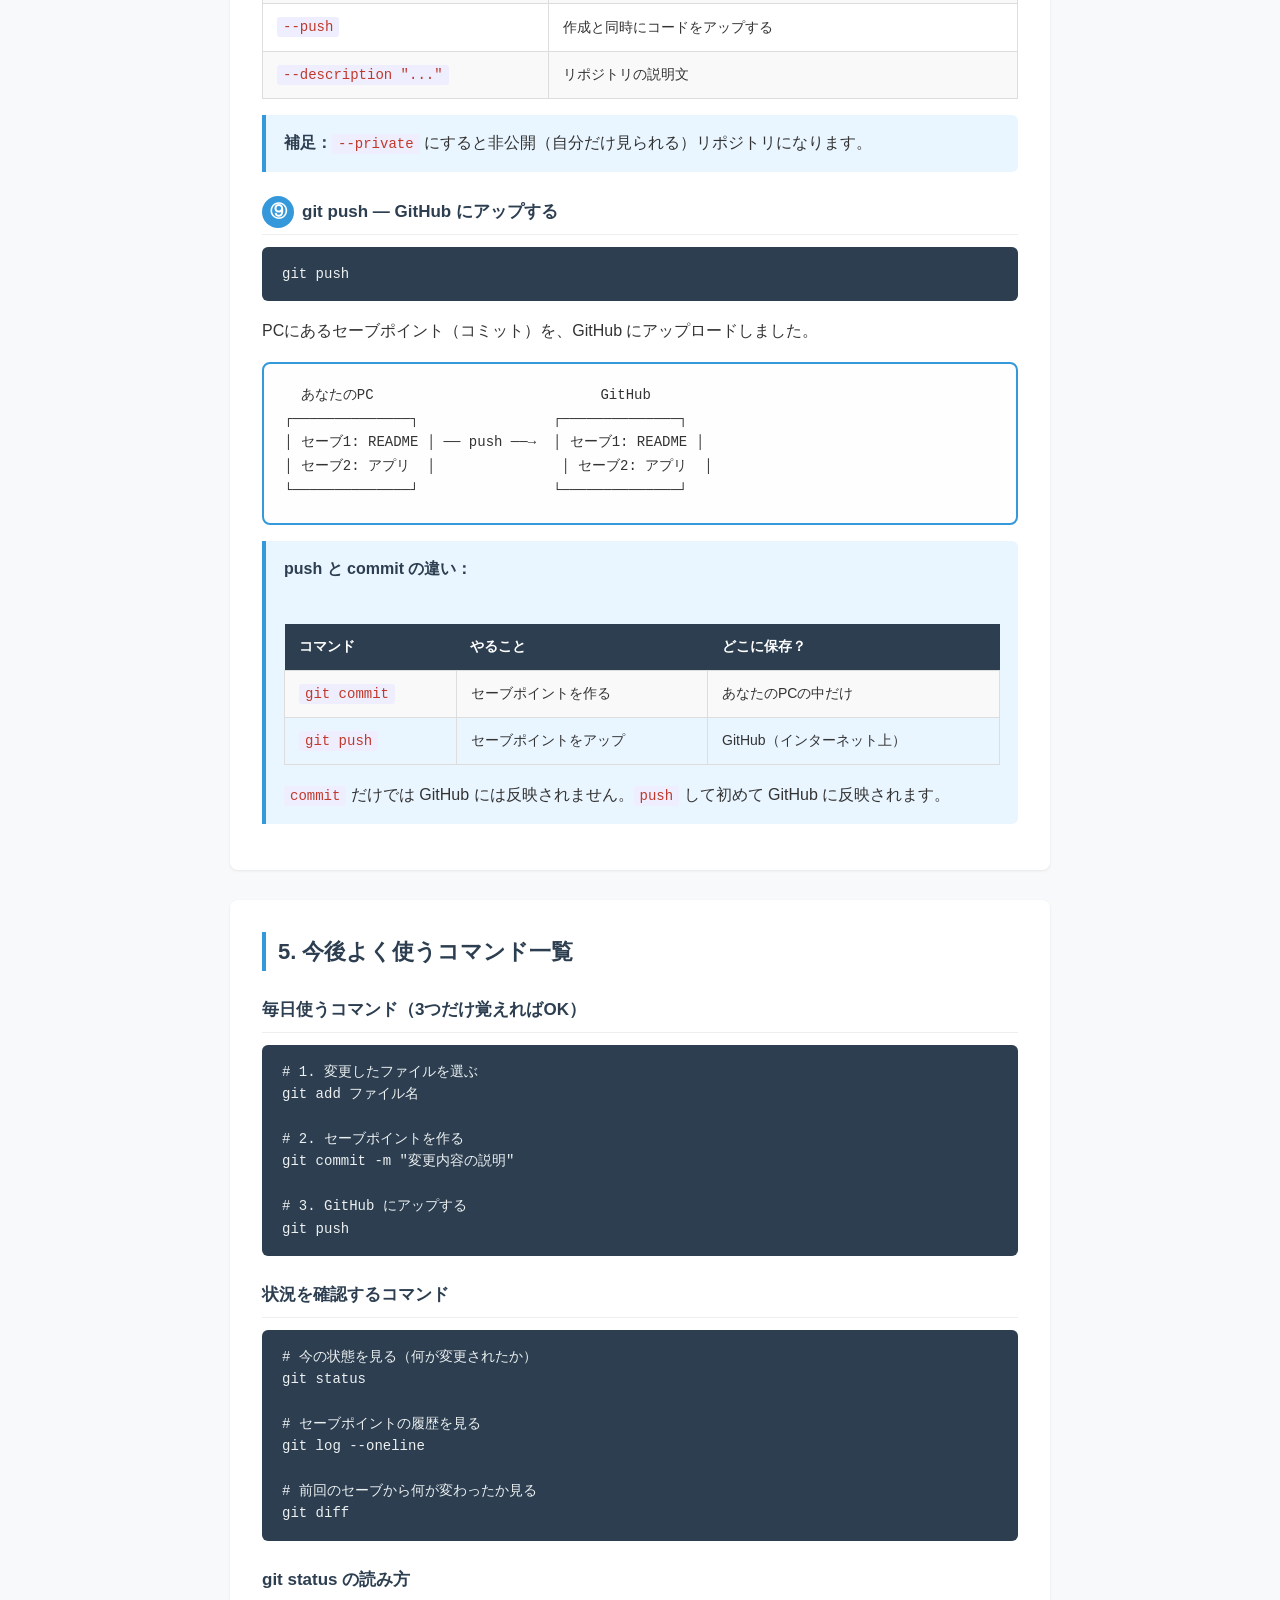
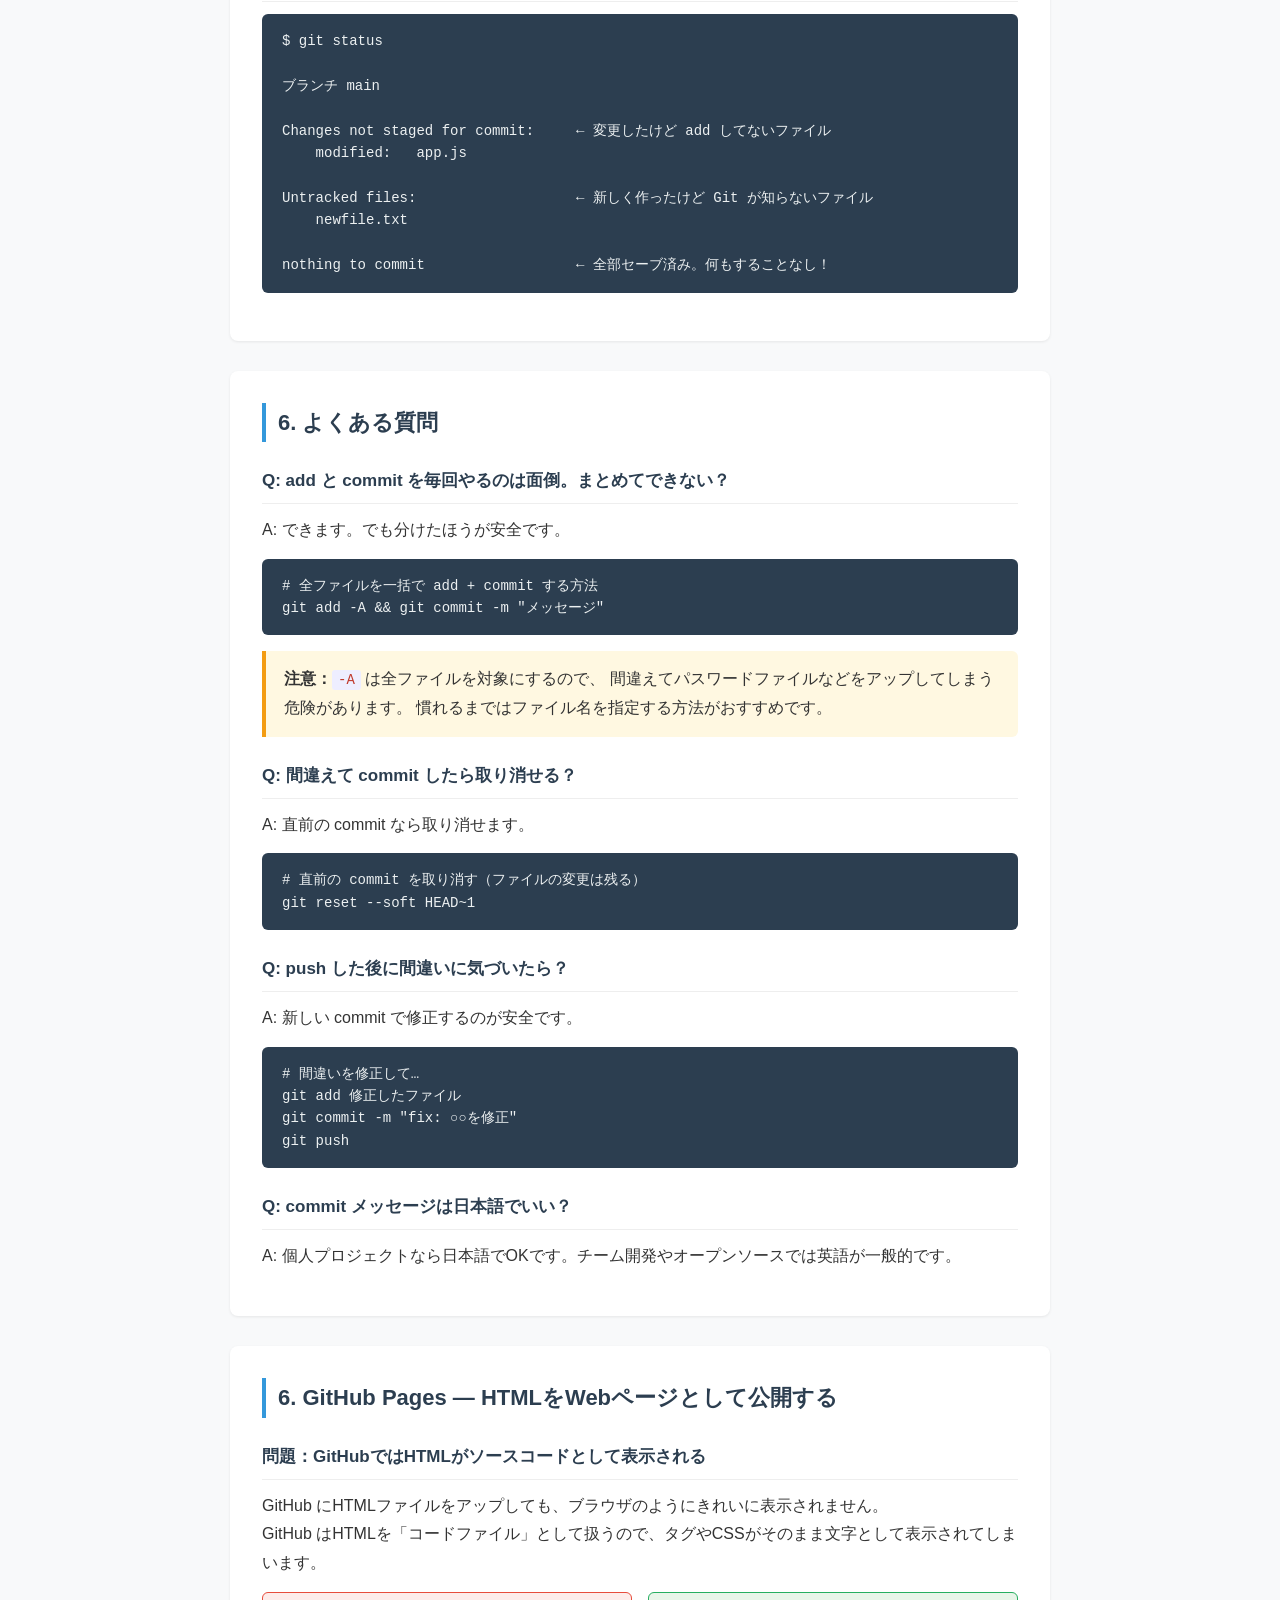
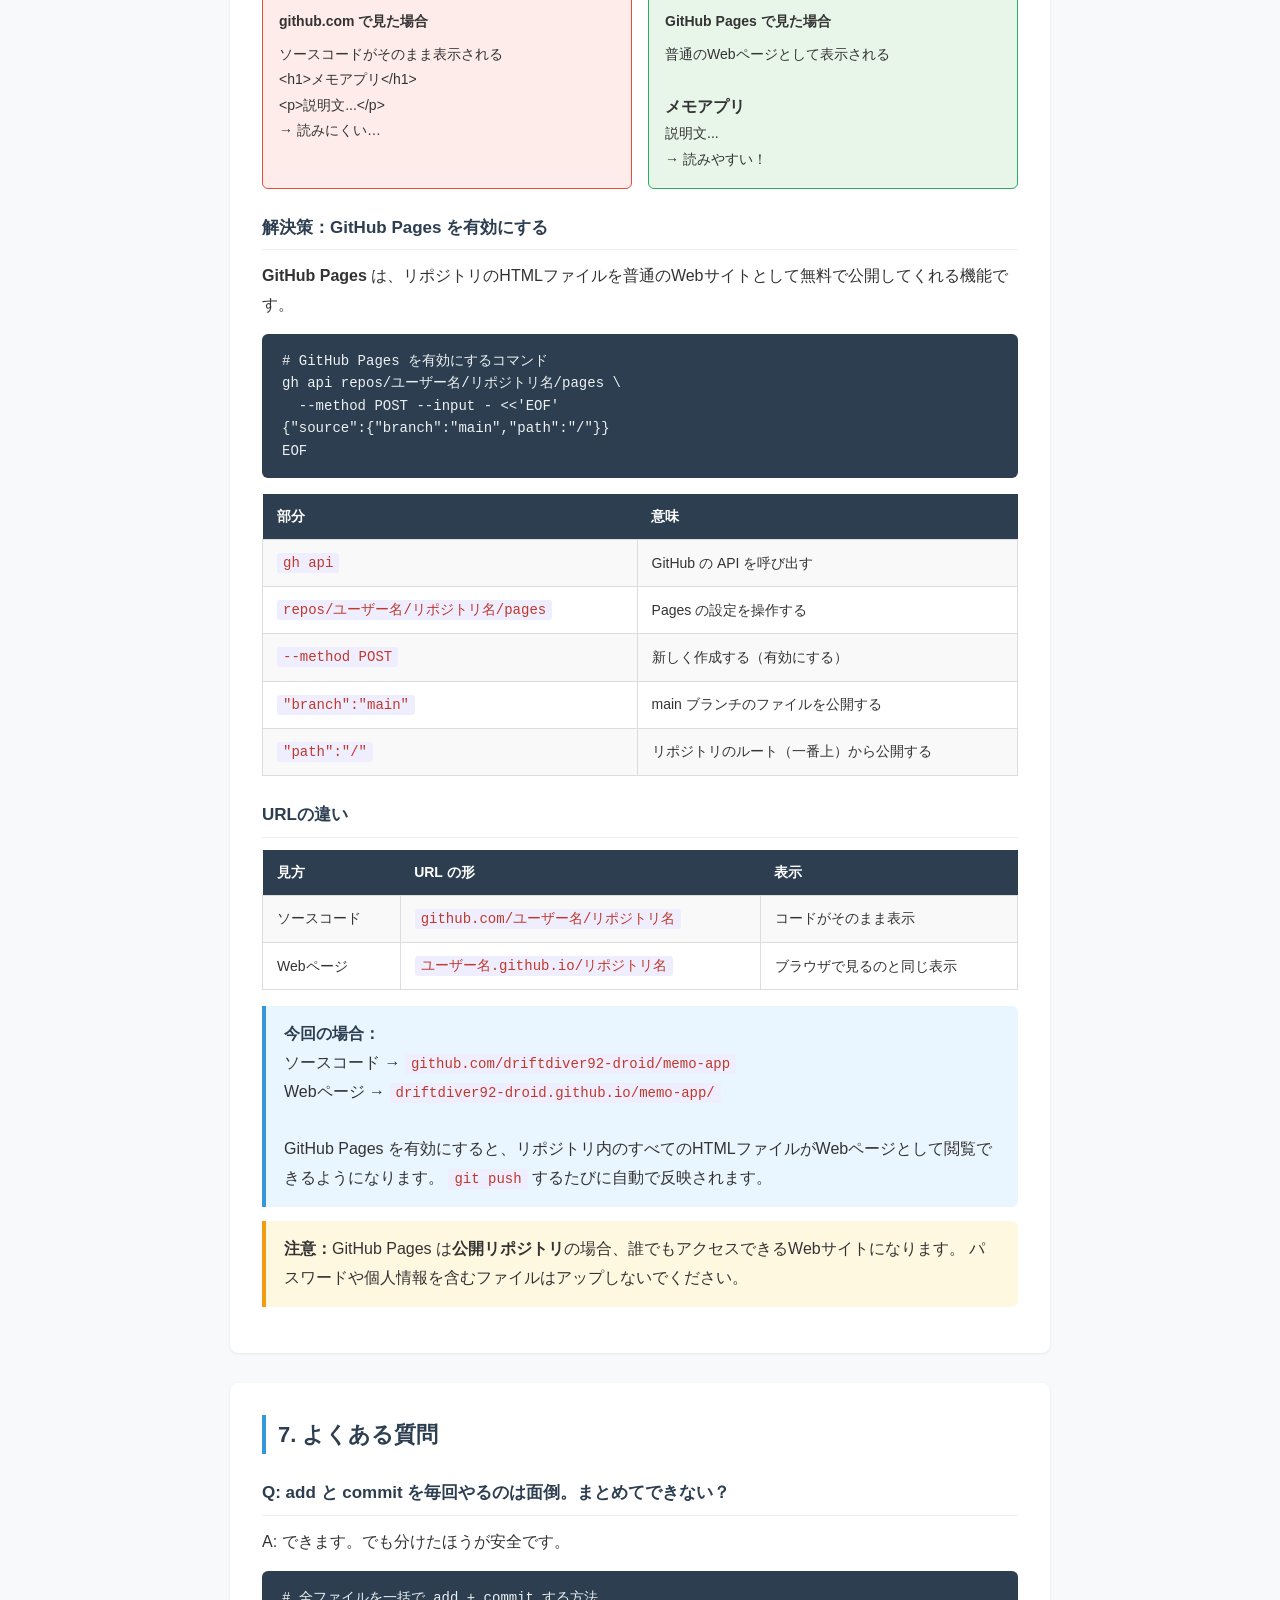
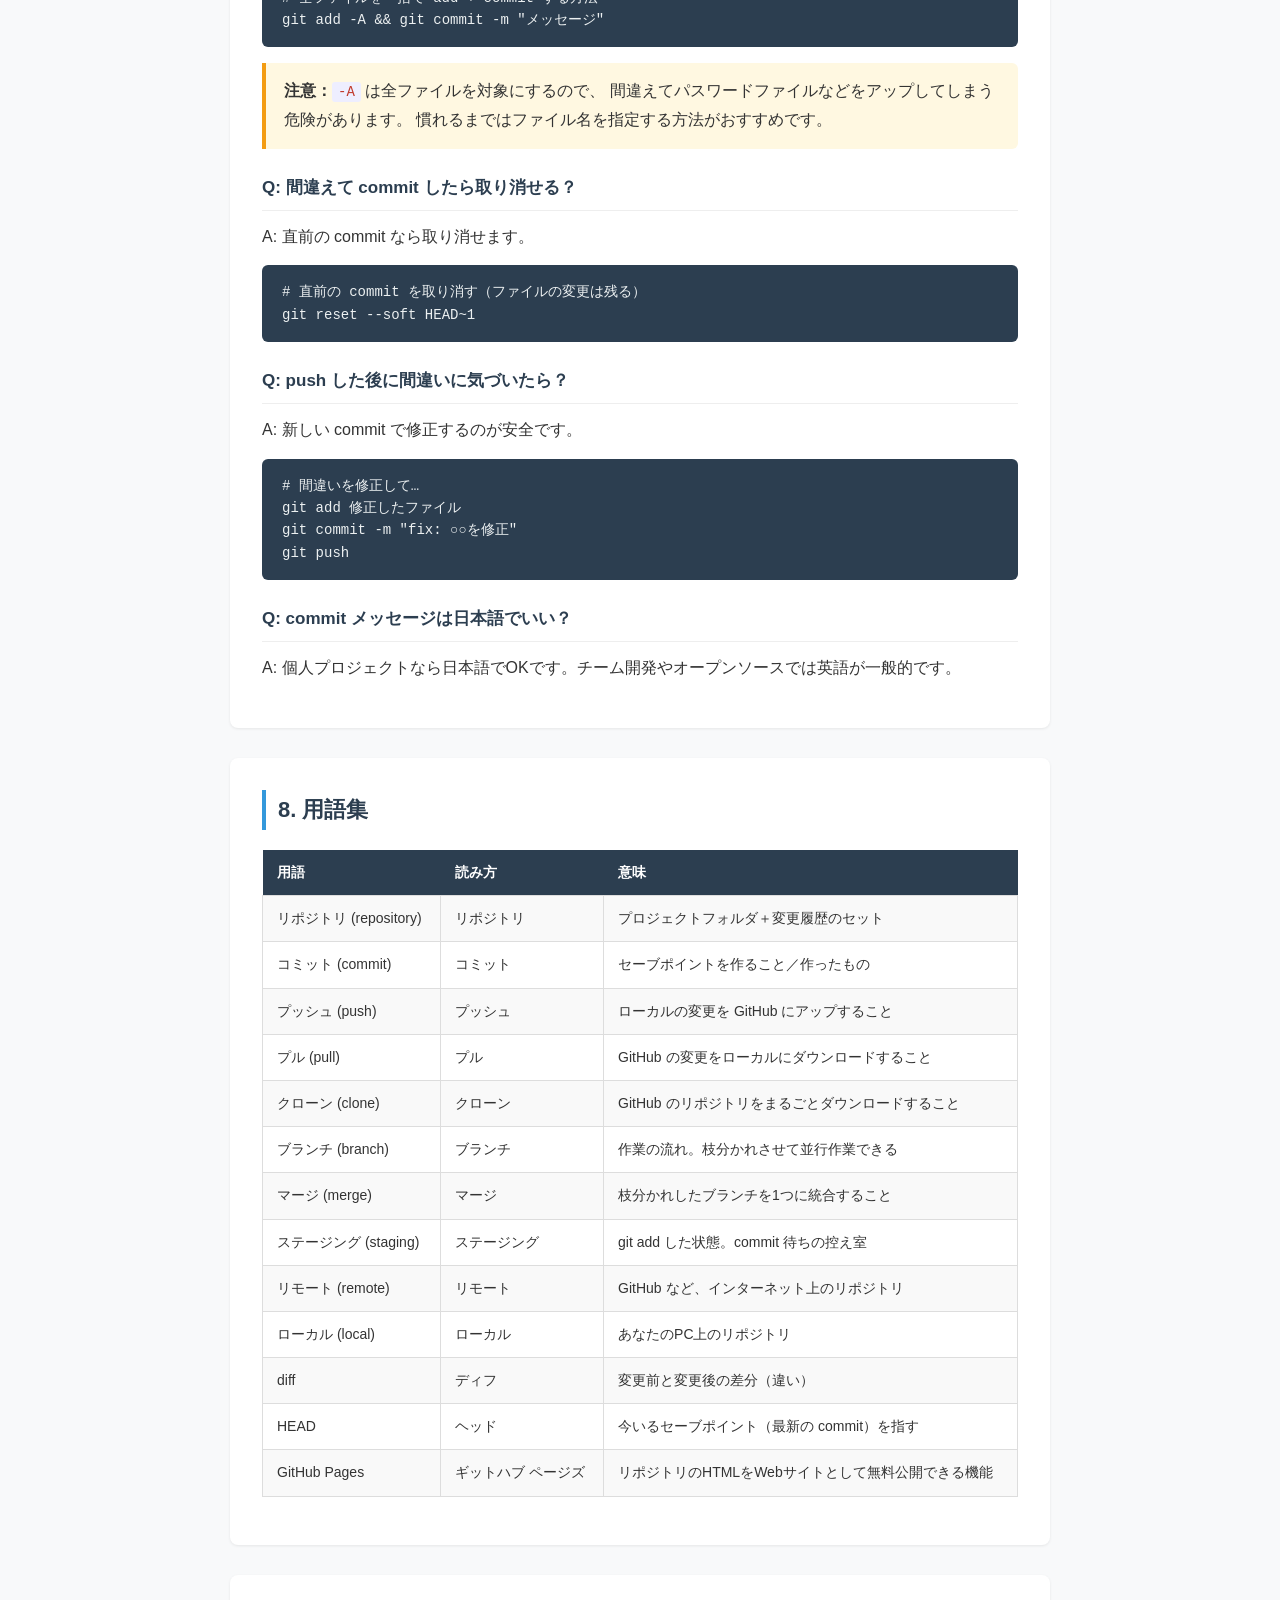
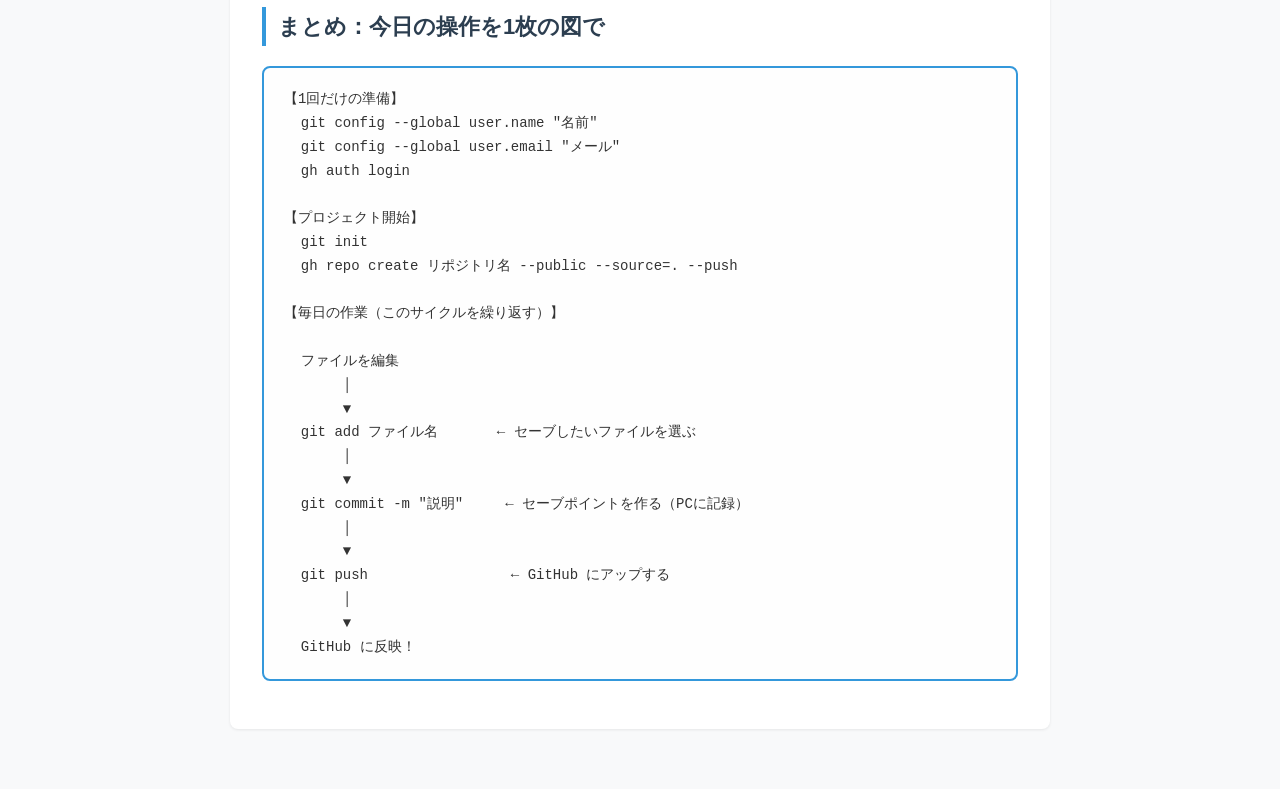
==== commit 93ab2867: "docs: GitHub Pages の解説を入門ガイドに追加" ====
--- a/docs/github-beginner-guide.html
+++ b/docs/github-beginner-guide.html
@@ -177,8 +177,9 @@
     <li><a href="#sec3">事前準備でやったこと</a></li>
     <li><a href="#sec4">実際の操作と解説</a></li>
     <li><a href="#sec5">今後よく使うコマンド一覧</a></li>
-    <li><a href="#sec6">よくある質問</a></li>
-    <li><a href="#sec7">用語集</a></li>
+    <li><a href="#sec6">GitHub Pages — HTMLをWebページとして公開する</a></li>
+    <li><a href="#sec7">よくある質問</a></li>
+    <li><a href="#sec8">用語集</a></li>
   </ol>
 </div>
 
@@ -492,9 +493,113 @@
   <p>A: 個人プロジェクトなら日本語でOKです。チーム開発やオープンソースでは英語が一般的です。</p>
 </div>
 
-<!-- ==================== 7. 用語集 ==================== -->
+<!-- ==================== 6. GitHub Pages ==================== -->
+<div class="section" id="sec6">
+  <h2>6. GitHub Pages — HTMLをWebページとして公開する</h2>
+
+  <h3>問題：GitHubではHTMLがソースコードとして表示される</h3>
+  <p>
+    GitHub にHTMLファイルをアップしても、ブラウザのようにきれいに表示されません。<br>
+    GitHub はHTMLを「コードファイル」として扱うので、タグやCSSがそのまま文字として表示されてしまいます。
+  </p>
+
+  <div class="compare">
+    <div class="bad">
+      <h4>github.com で見た場合</h4>
+      ソースコードがそのまま表示される<br>
+      &lt;h1&gt;メモアプリ&lt;/h1&gt;<br>
+      &lt;p&gt;説明文...&lt;/p&gt;<br>
+      → 読みにくい…
+    </div>
+    <div class="good">
+      <h4>GitHub Pages で見た場合</h4>
+      普通のWebページとして表示される<br><br>
+      <strong style="font-size:16px">メモアプリ</strong><br>
+      説明文...<br>
+      → 読みやすい！
+    </div>
+  </div>
+
+  <h3>解決策：GitHub Pages を有効にする</h3>
+  <p><strong>GitHub Pages</strong> は、リポジトリのHTMLファイルを普通のWebサイトとして無料で公開してくれる機能です。</p>
+
+  <pre><code># GitHub Pages を有効にするコマンド
+gh api repos/ユーザー名/リポジトリ名/pages \
+  --method POST --input - &lt;&lt;'EOF'
+{"source":{"branch":"main","path":"/"}}
+EOF</code></pre>
+
+  <table>
+    <tr><th>部分</th><th>意味</th></tr>
+    <tr><td><code>gh api</code></td><td>GitHub の API を呼び出す</td></tr>
+    <tr><td><code>repos/ユーザー名/リポジトリ名/pages</code></td><td>Pages の設定を操作する</td></tr>
+    <tr><td><code>--method POST</code></td><td>新しく作成する（有効にする）</td></tr>
+    <tr><td><code>"branch":"main"</code></td><td>main ブランチのファイルを公開する</td></tr>
+    <tr><td><code>"path":"/"</code></td><td>リポジトリのルート（一番上）から公開する</td></tr>
+  </table>
+
+  <h3>URLの違い</h3>
+  <table>
+    <tr><th>見方</th><th>URL の形</th><th>表示</th></tr>
+    <tr>
+      <td>ソースコード</td>
+      <td><code>github.com/ユーザー名/リポジトリ名</code></td>
+      <td>コードがそのまま表示</td>
+    </tr>
+    <tr>
+      <td>Webページ</td>
+      <td><code>ユーザー名.github.io/リポジトリ名</code></td>
+      <td>ブラウザで見るのと同じ表示</td>
+    </tr>
+  </table>
+
+  <div class="point">
+    <strong>今回の場合：</strong><br>
+    ソースコード → <code>github.com/driftdiver92-droid/memo-app</code><br>
+    Webページ → <code>driftdiver92-droid.github.io/memo-app/</code><br><br>
+    GitHub Pages を有効にすると、リポジトリ内のすべてのHTMLファイルがWebページとして閲覧できるようになります。
+    <code>git push</code> するたびに自動で反映されます。
+  </div>
+
+  <div class="warn">
+    <strong>注意：</strong>GitHub Pages は<strong>公開リポジトリ</strong>の場合、誰でもアクセスできるWebサイトになります。
+    パスワードや個人情報を含むファイルはアップしないでください。
+  </div>
+</div>
+
+<!-- ==================== 7. よくある質問 ==================== -->
 <div class="section" id="sec7">
-  <h2>7. 用語集</h2>
+  <h2>7. よくある質問</h2>
+
+  <h3>Q: add と commit を毎回やるのは面倒。まとめてできない？</h3>
+  <p>A: できます。でも分けたほうが安全です。</p>
+  <pre><code># 全ファイルを一括で add + commit する方法
+git add -A && git commit -m "メッセージ"</code></pre>
+  <div class="warn">
+    <strong>注意：</strong><code>-A</code> は全ファイルを対象にするので、
+    間違えてパスワードファイルなどをアップしてしまう危険があります。
+    慣れるまではファイル名を指定する方法がおすすめです。
+  </div>
+
+  <h3>Q: 間違えて commit したら取り消せる？</h3>
+  <p>A: 直前の commit なら取り消せます。</p>
+  <pre><code># 直前の commit を取り消す（ファイルの変更は残る）
+git reset --soft HEAD~1</code></pre>
+
+  <h3>Q: push した後に間違いに気づいたら？</h3>
+  <p>A: 新しい commit で修正するのが安全です。</p>
+  <pre><code># 間違いを修正して…
+git add 修正したファイル
+git commit -m "fix: ○○を修正"
+git push</code></pre>
+
+  <h3>Q: commit メッセージは日本語でいい？</h3>
+  <p>A: 個人プロジェクトなら日本語でOKです。チーム開発やオープンソースでは英語が一般的です。</p>
+</div>
+
+<!-- ==================== 8. 用語集 ==================== -->
+<div class="section" id="sec8">
+  <h2>8. 用語集</h2>
   <table>
     <tr><th>用語</th><th>読み方</th><th>意味</th></tr>
     <tr><td>リポジトリ (repository)</td><td>リポジトリ</td><td>プロジェクトフォルダ＋変更履歴のセット</td></tr>
@@ -509,6 +614,7 @@
     <tr><td>ローカル (local)</td><td>ローカル</td><td>あなたのPC上のリポジトリ</td></tr>
     <tr><td>diff</td><td>ディフ</td><td>変更前と変更後の差分（違い）</td></tr>
     <tr><td>HEAD</td><td>ヘッド</td><td>今いるセーブポイント（最新の commit）を指す</td></tr>
+    <tr><td>GitHub Pages</td><td>ギットハブ ページズ</td><td>リポジトリのHTMLをWebサイトとして無料公開できる機能</td></tr>
   </table>
 </div>
 
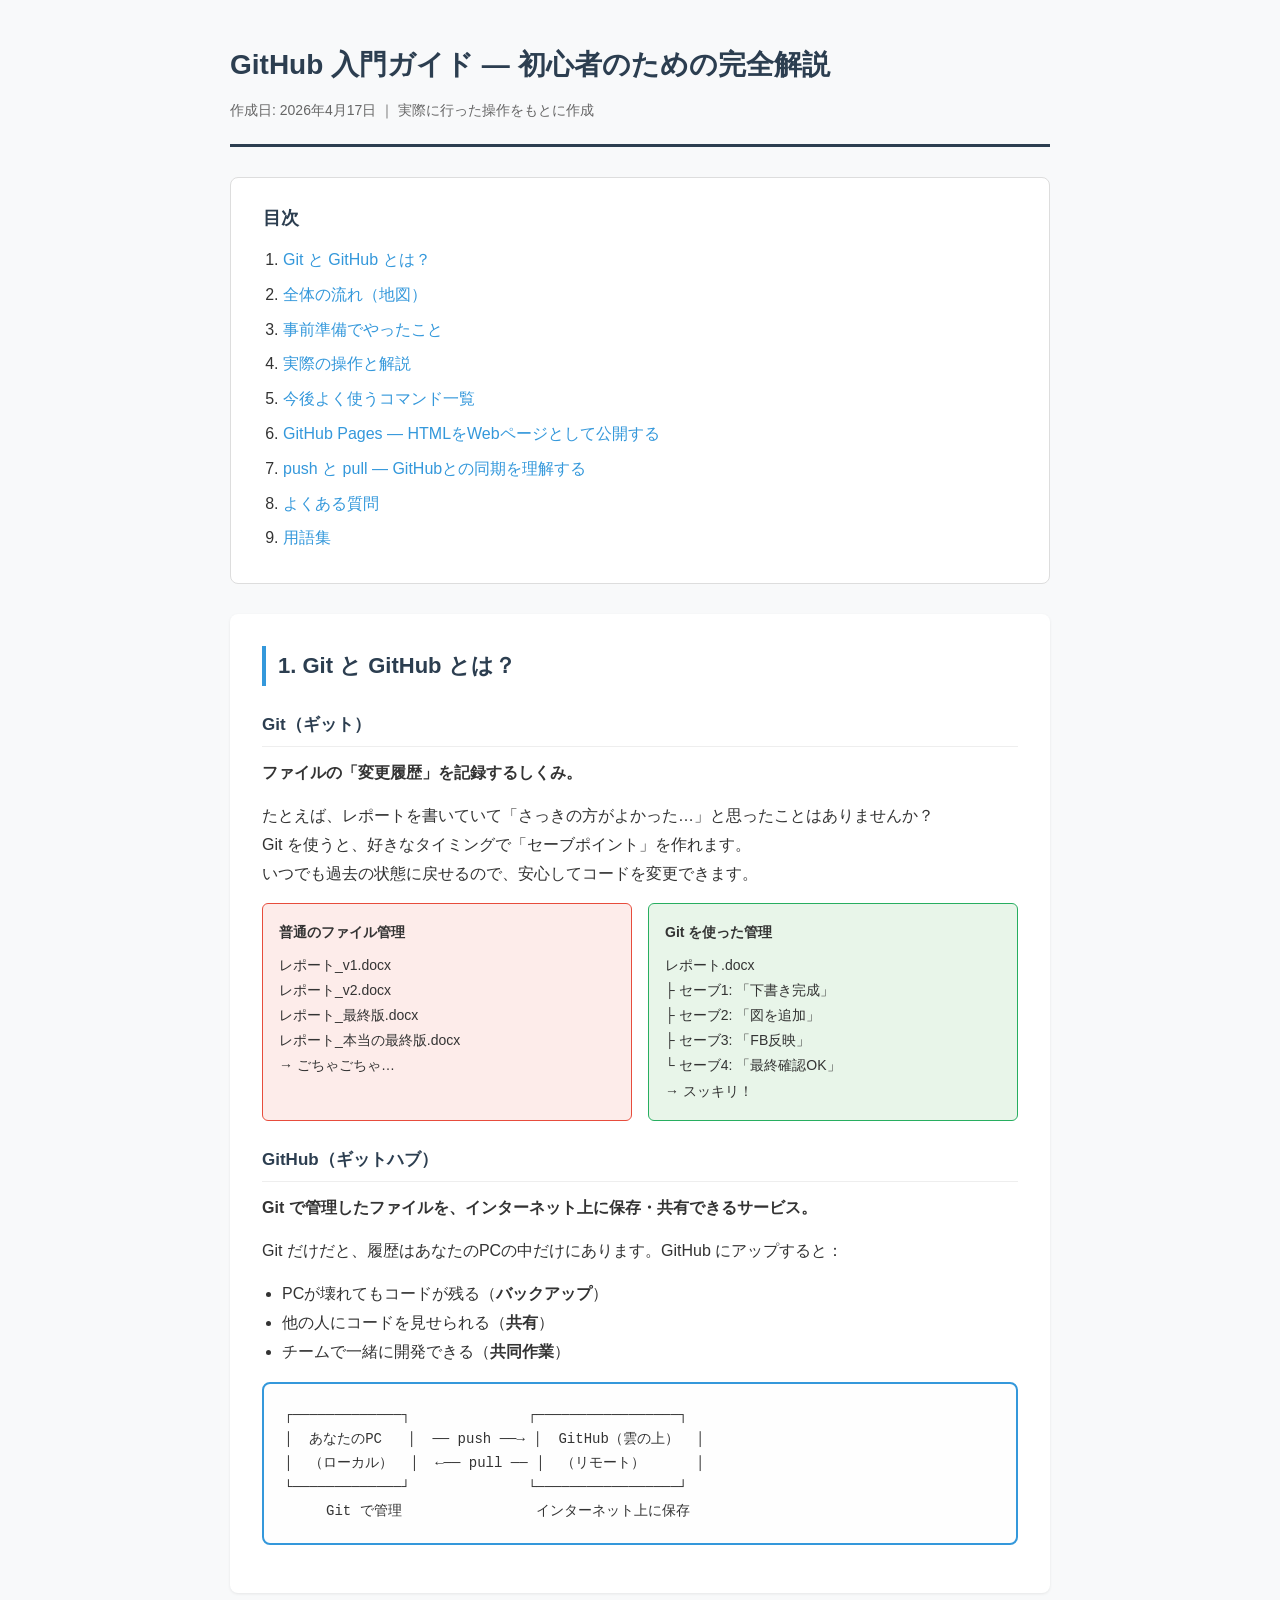
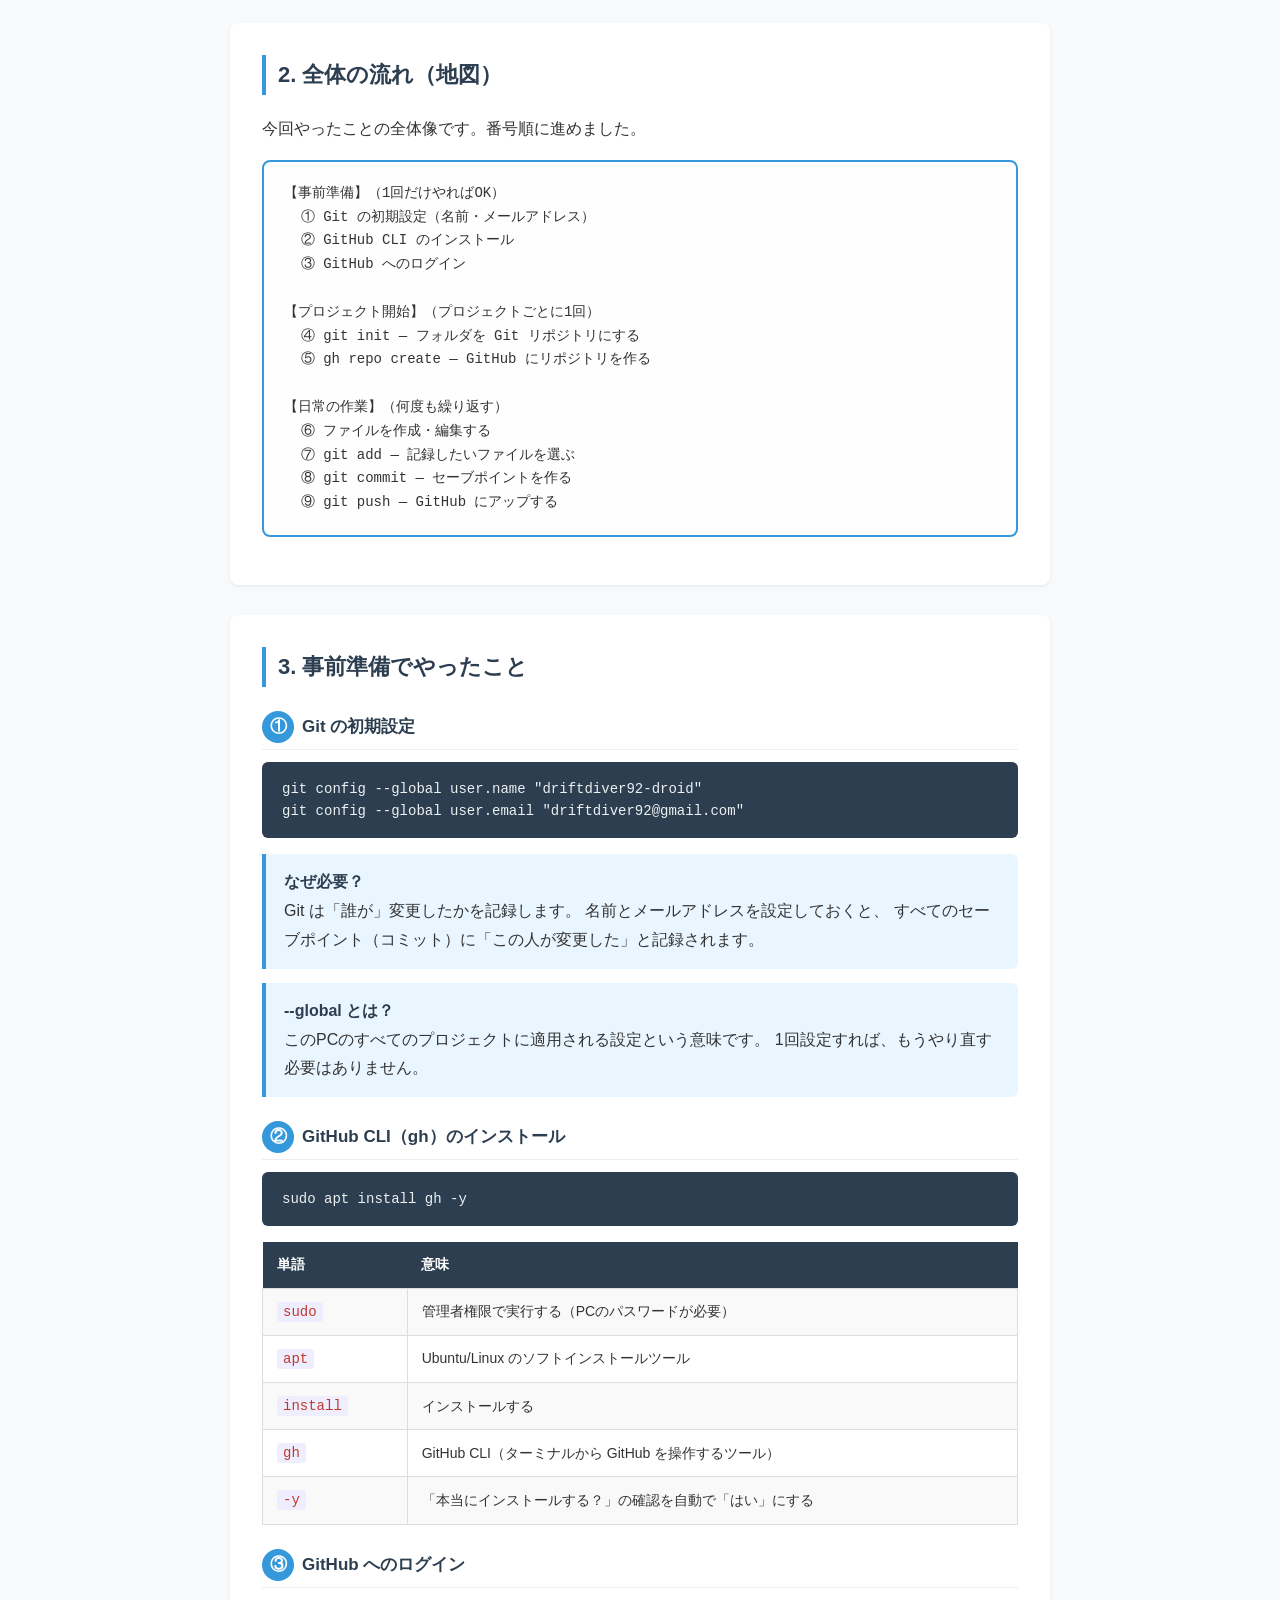
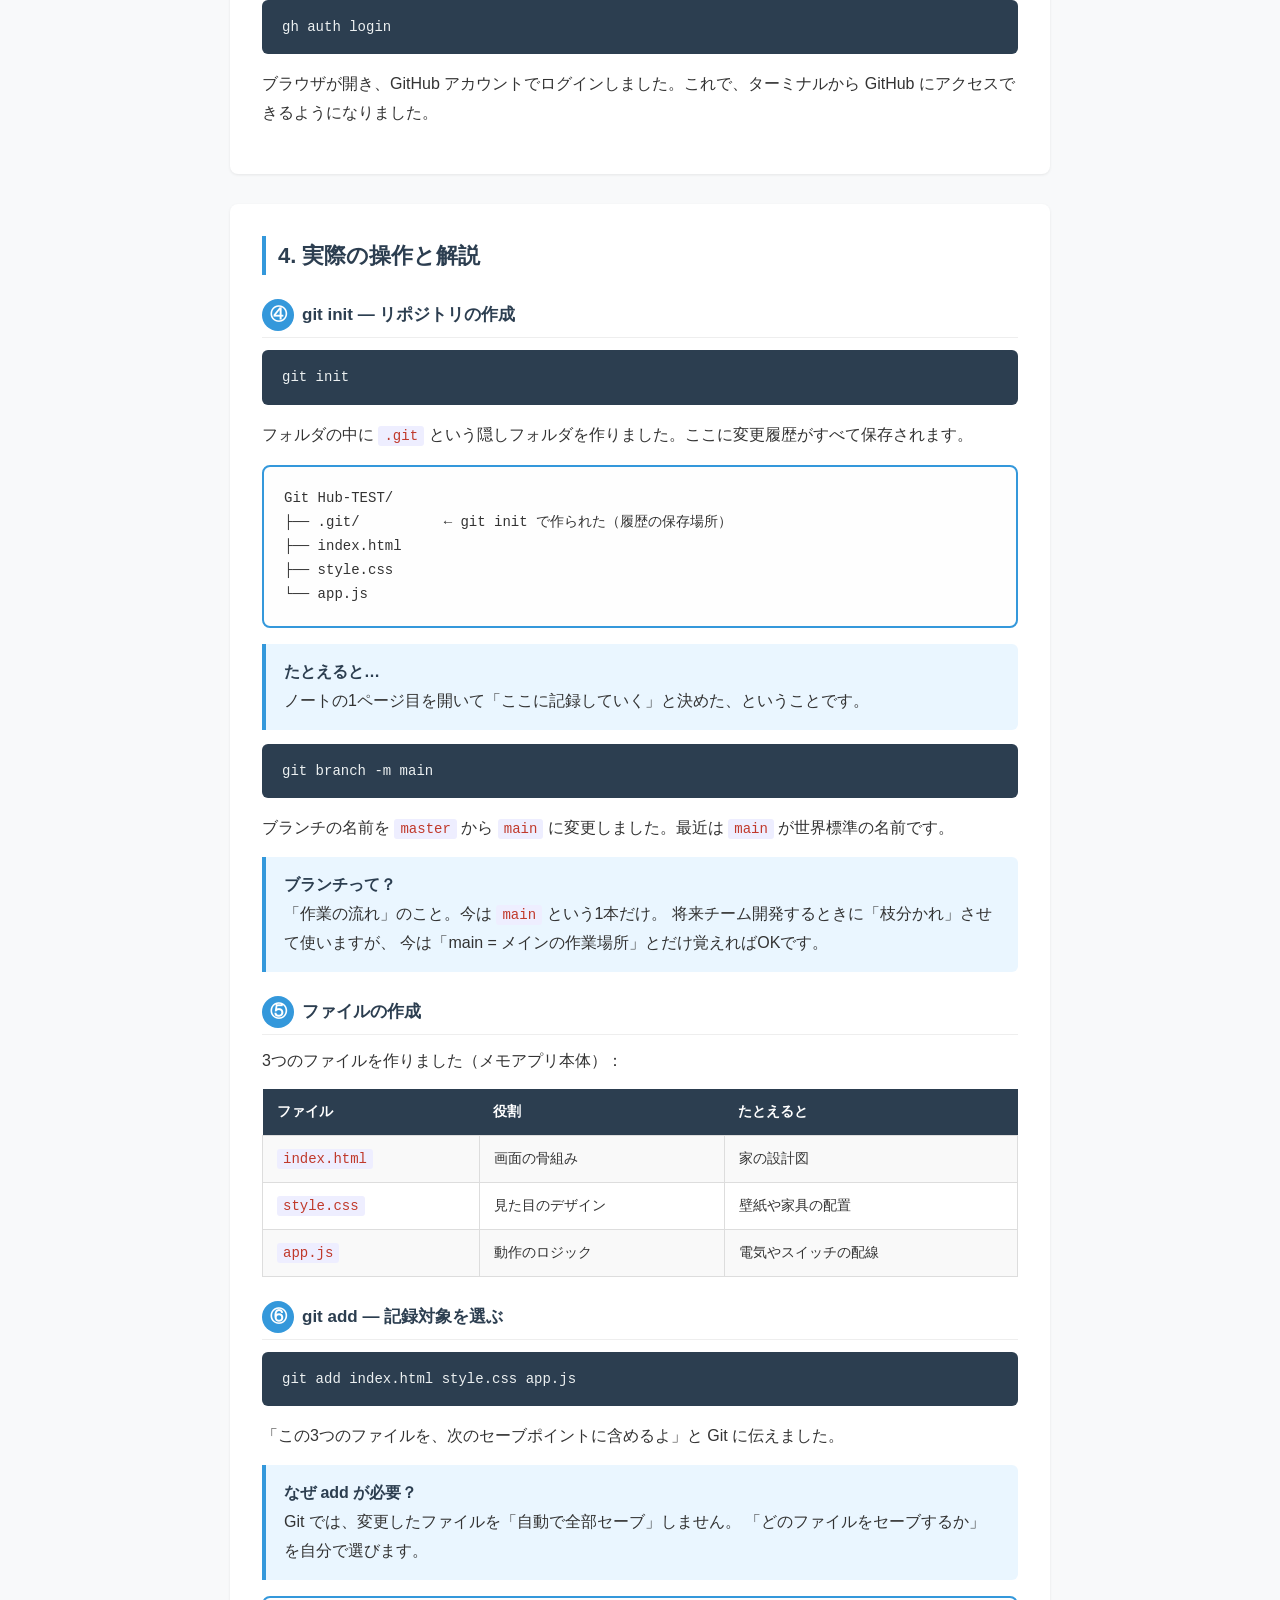
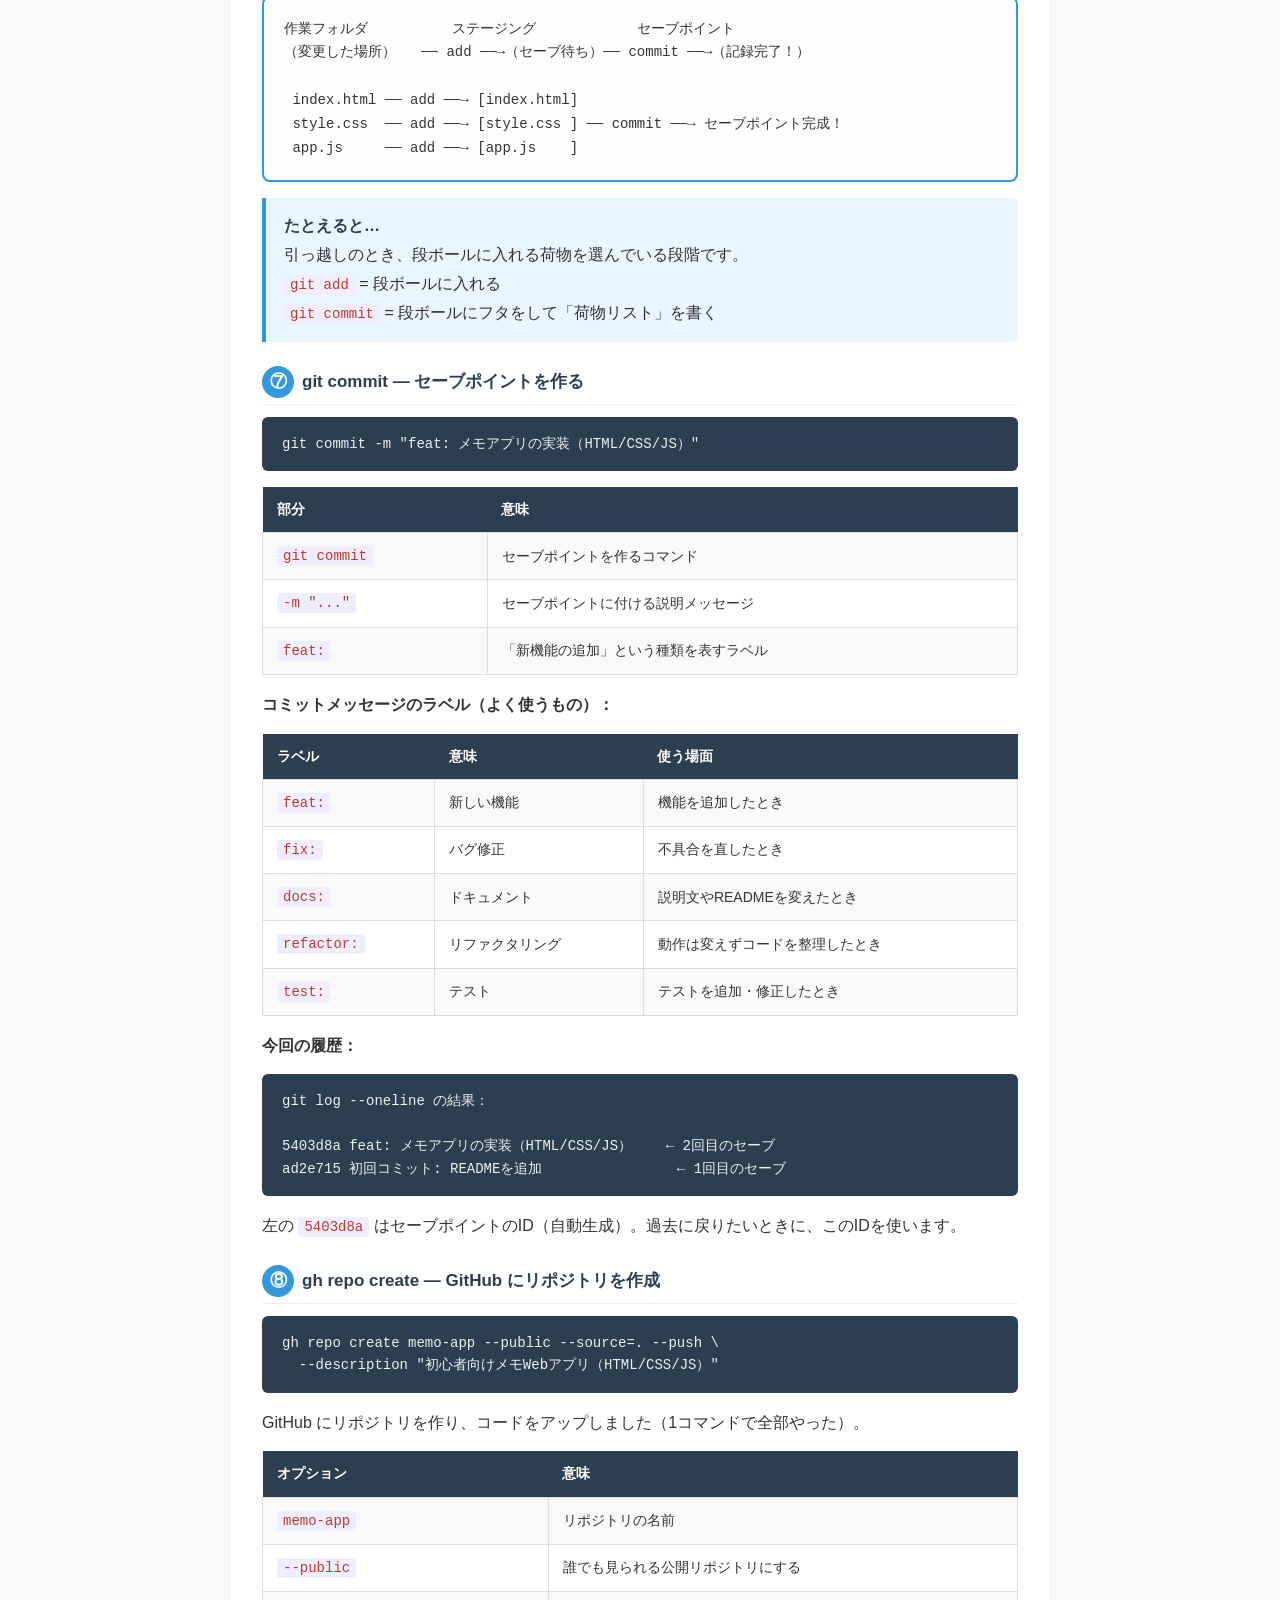
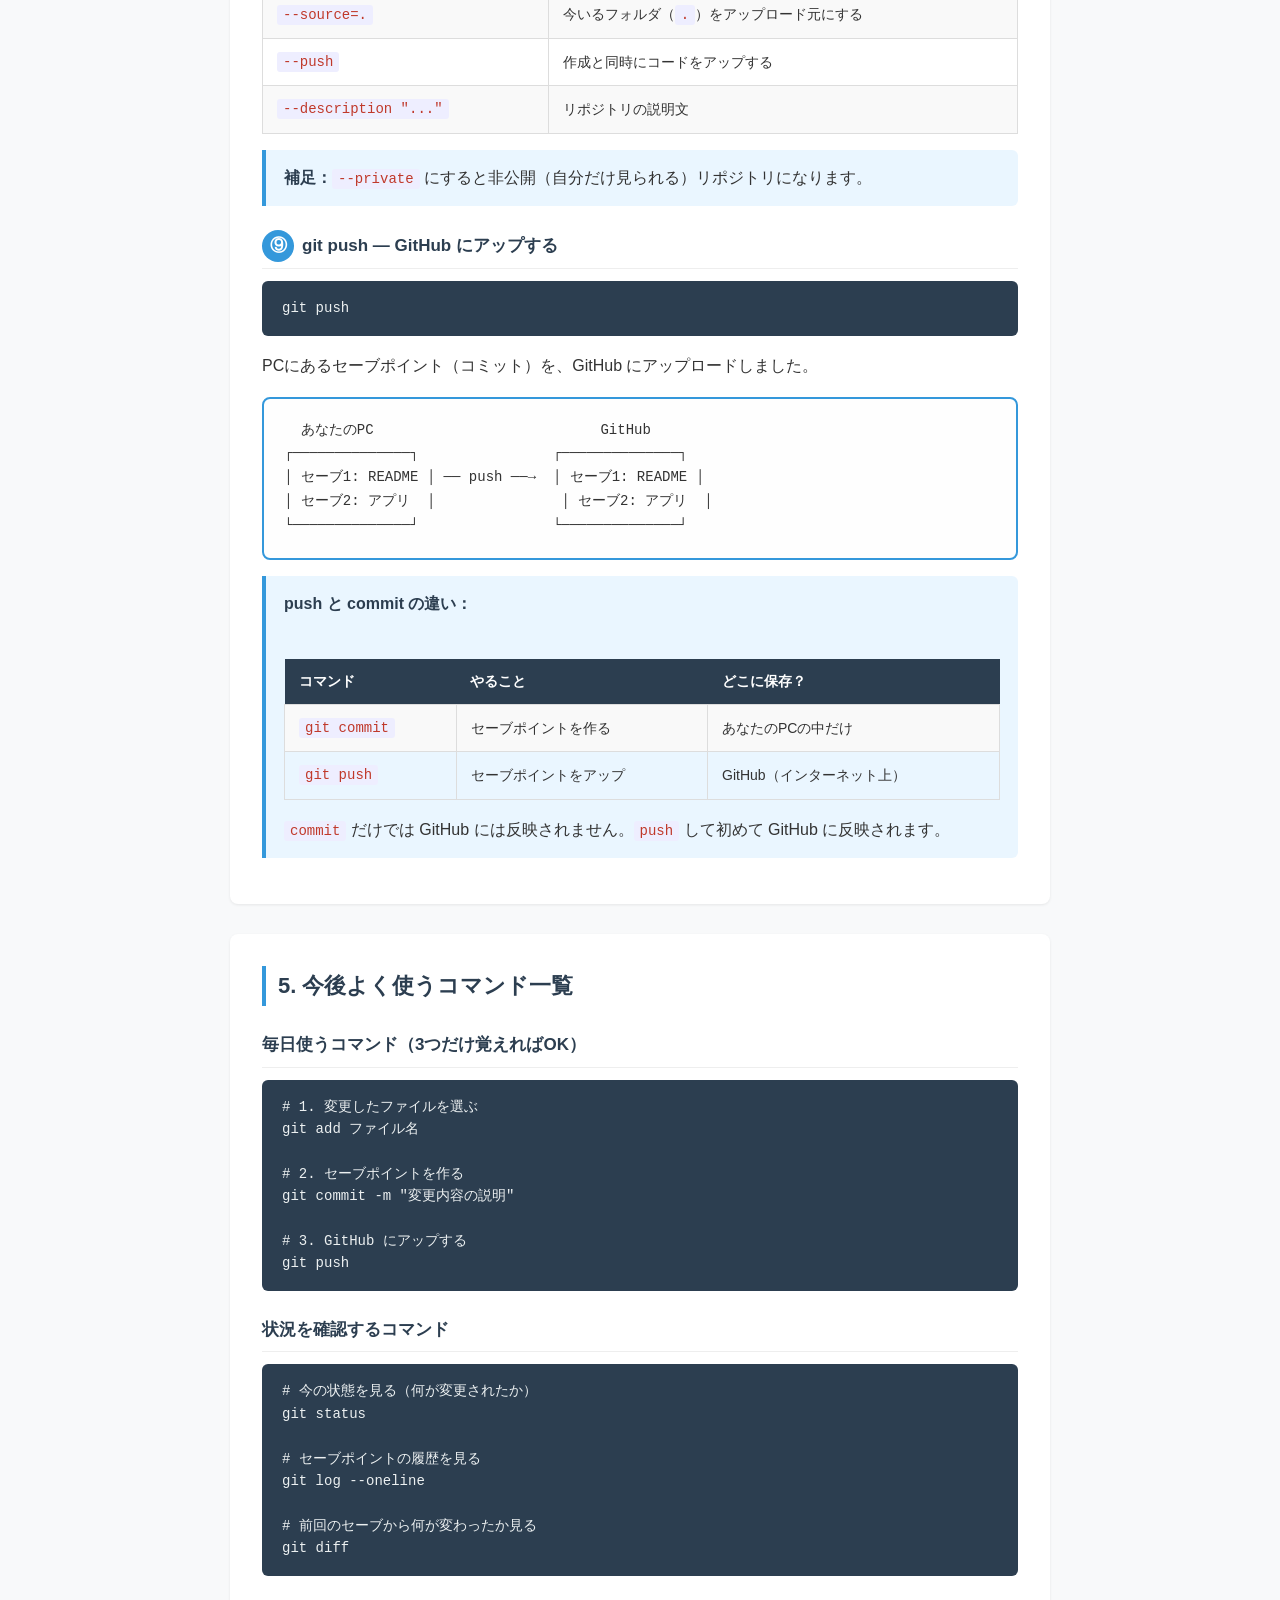
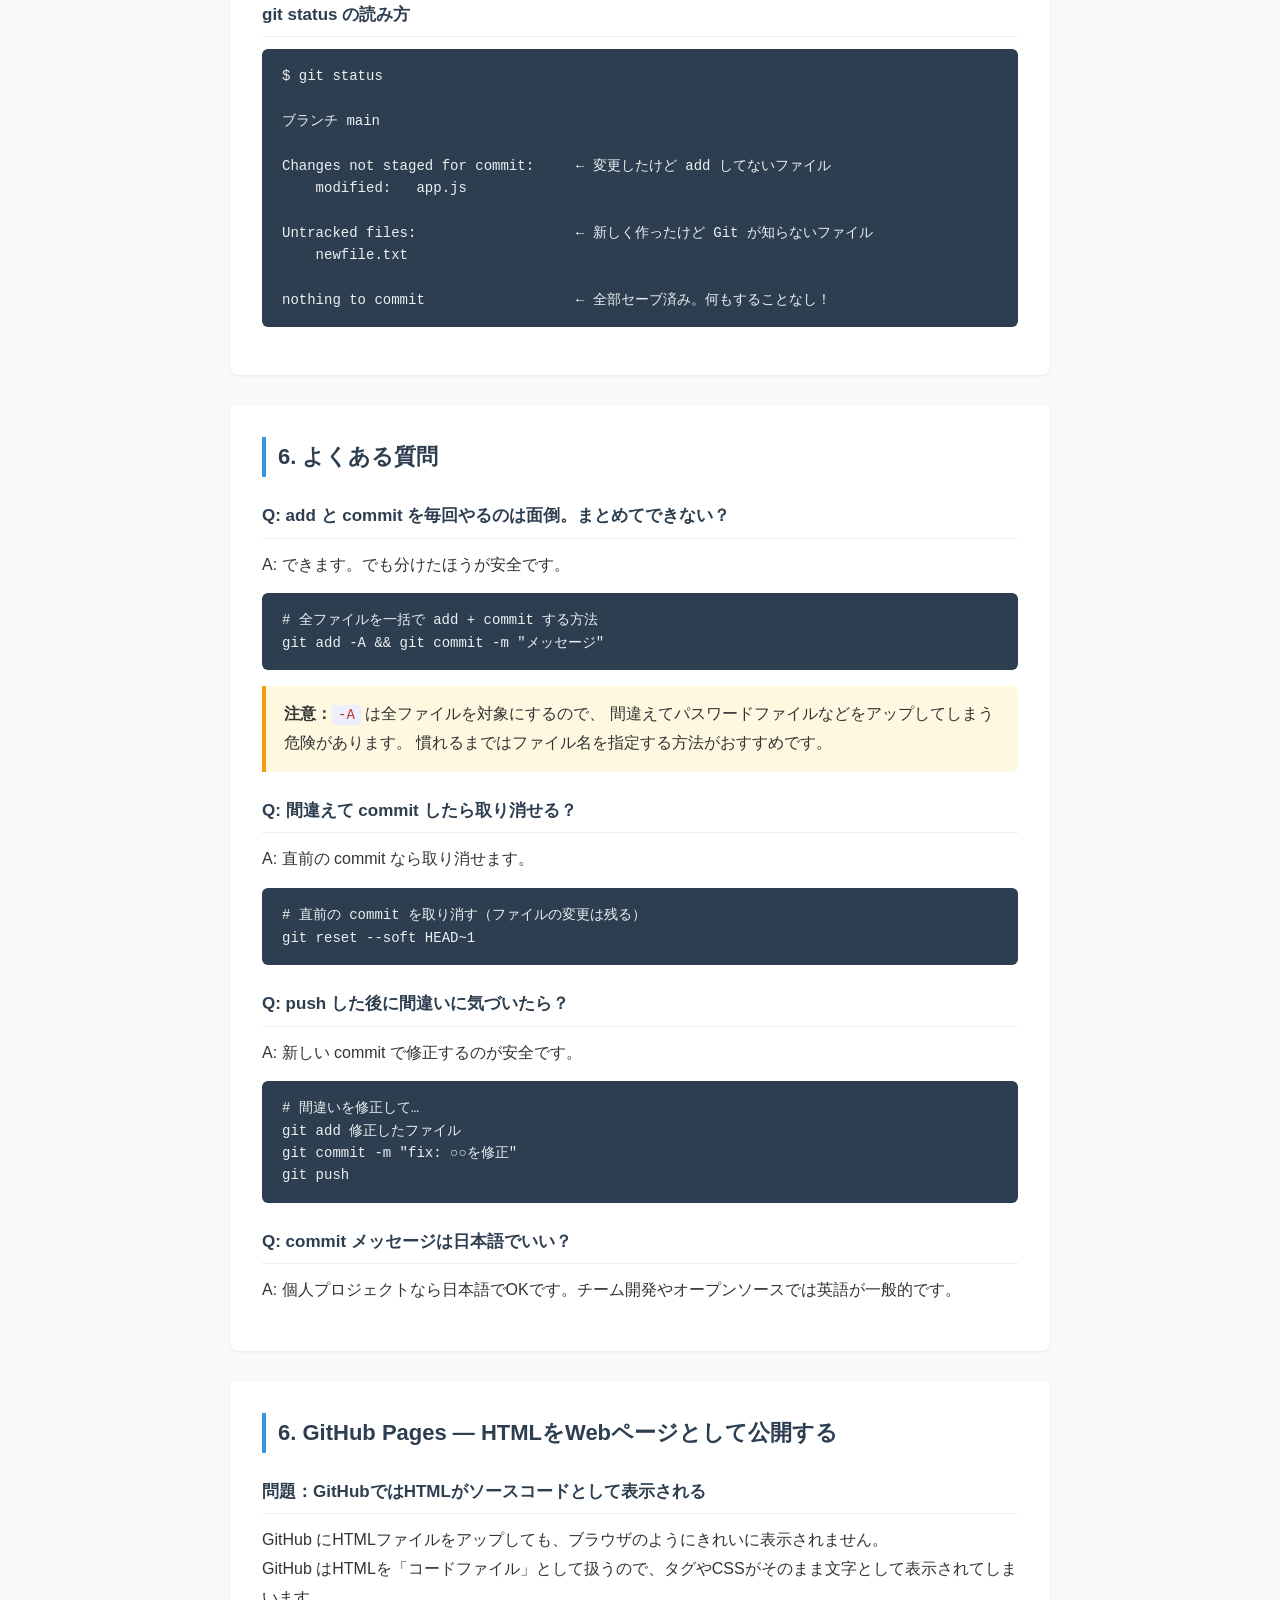
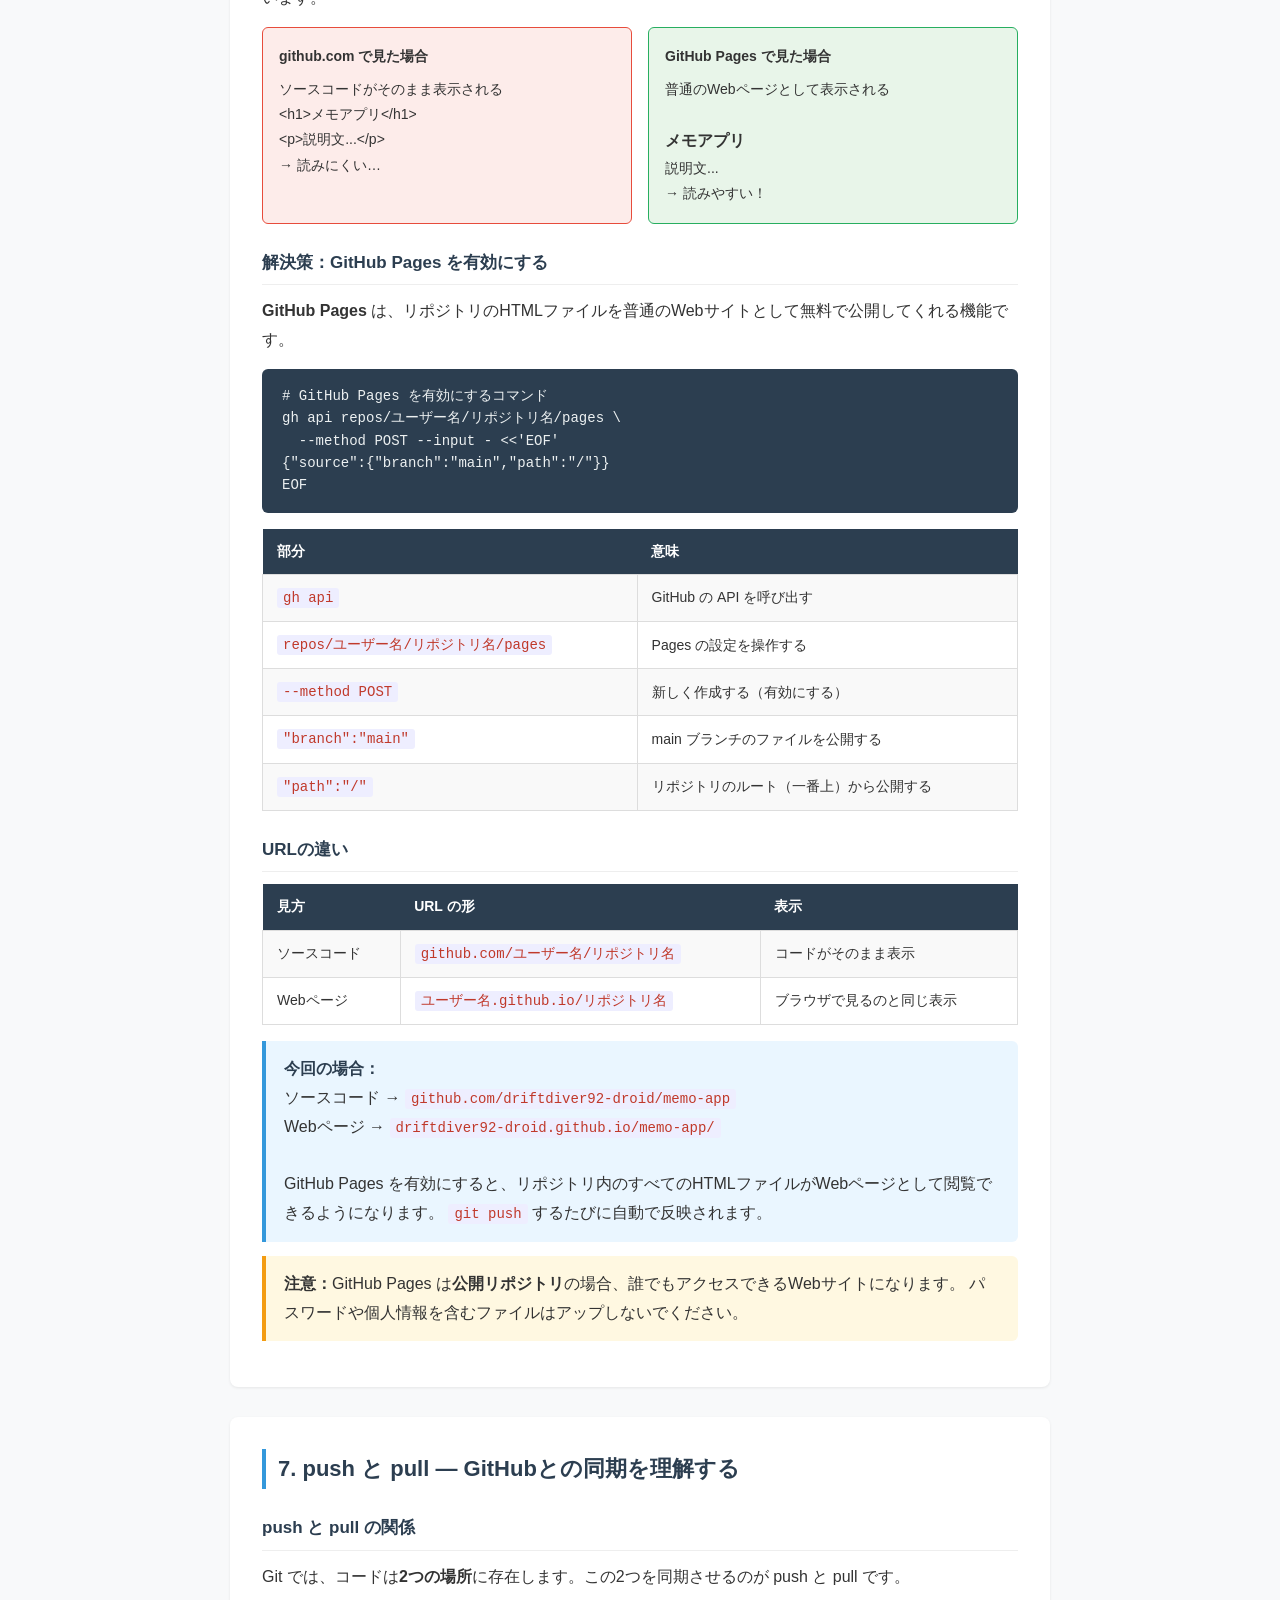
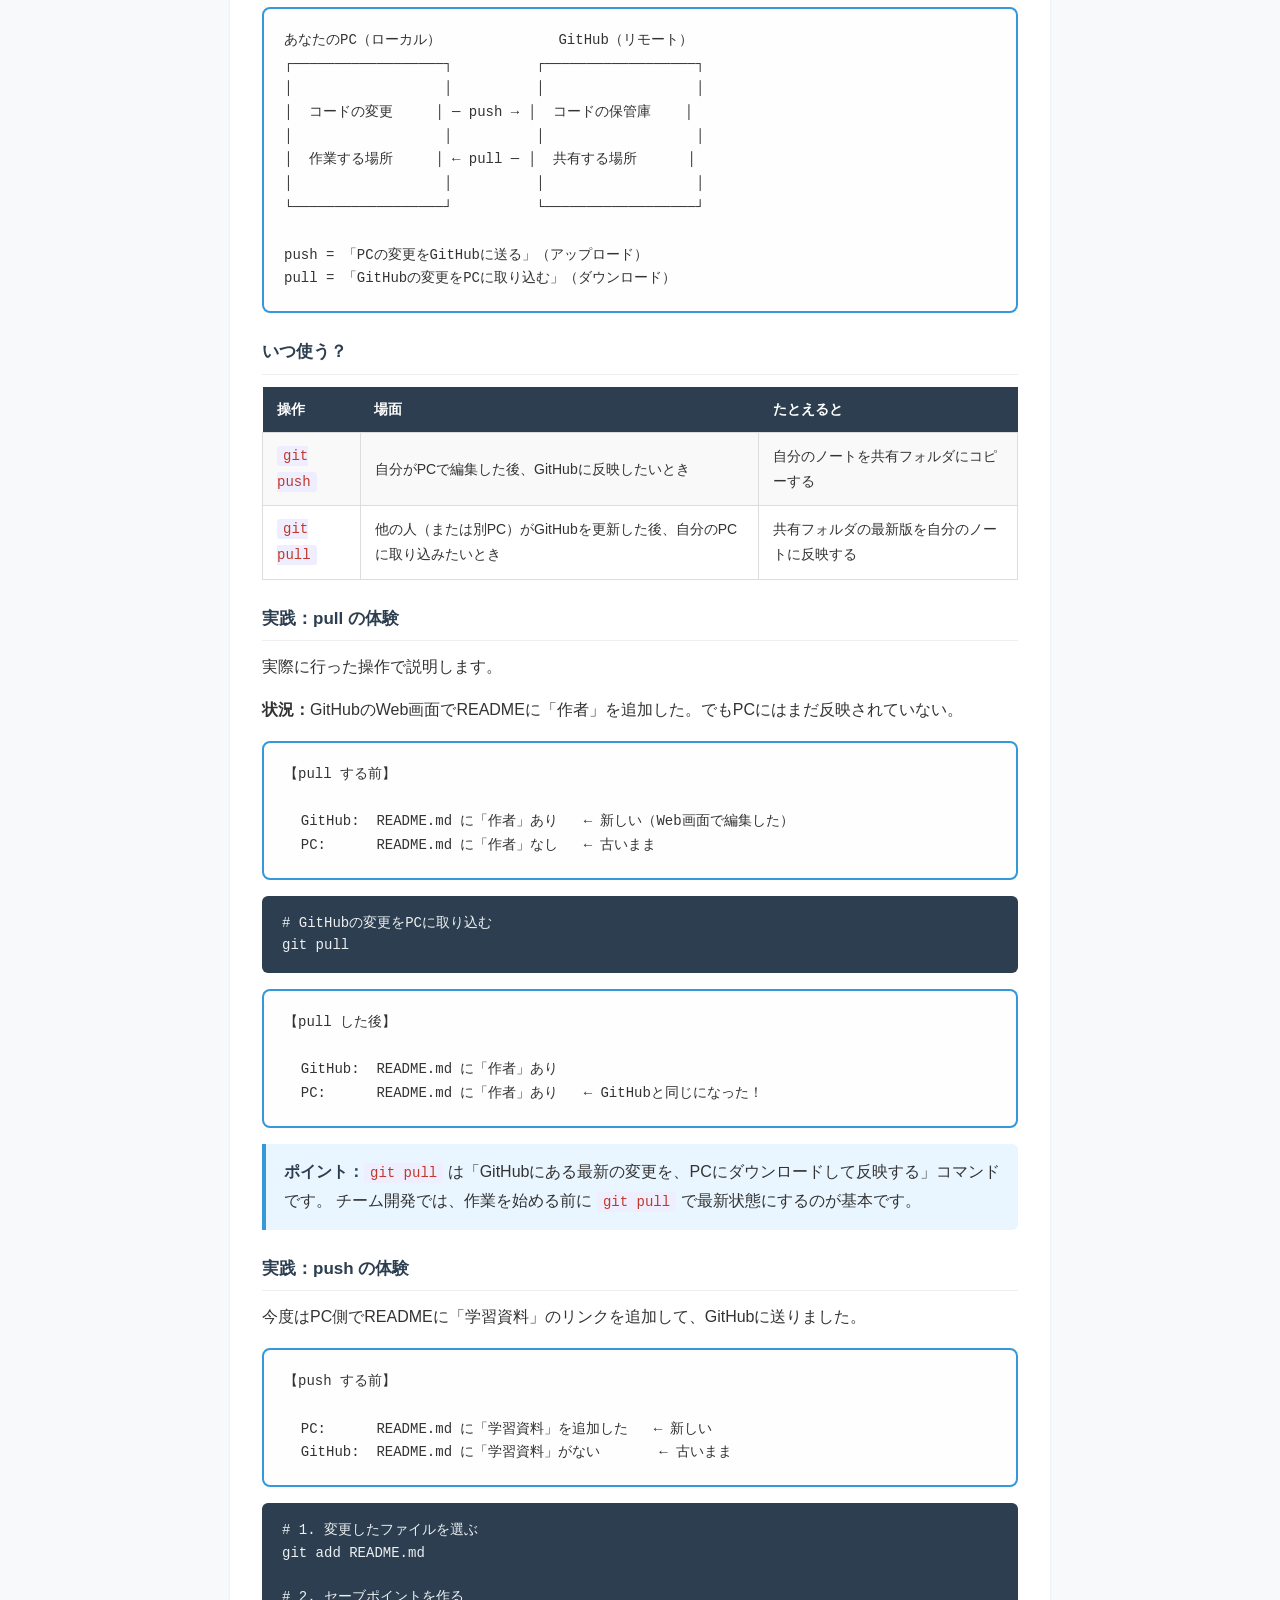
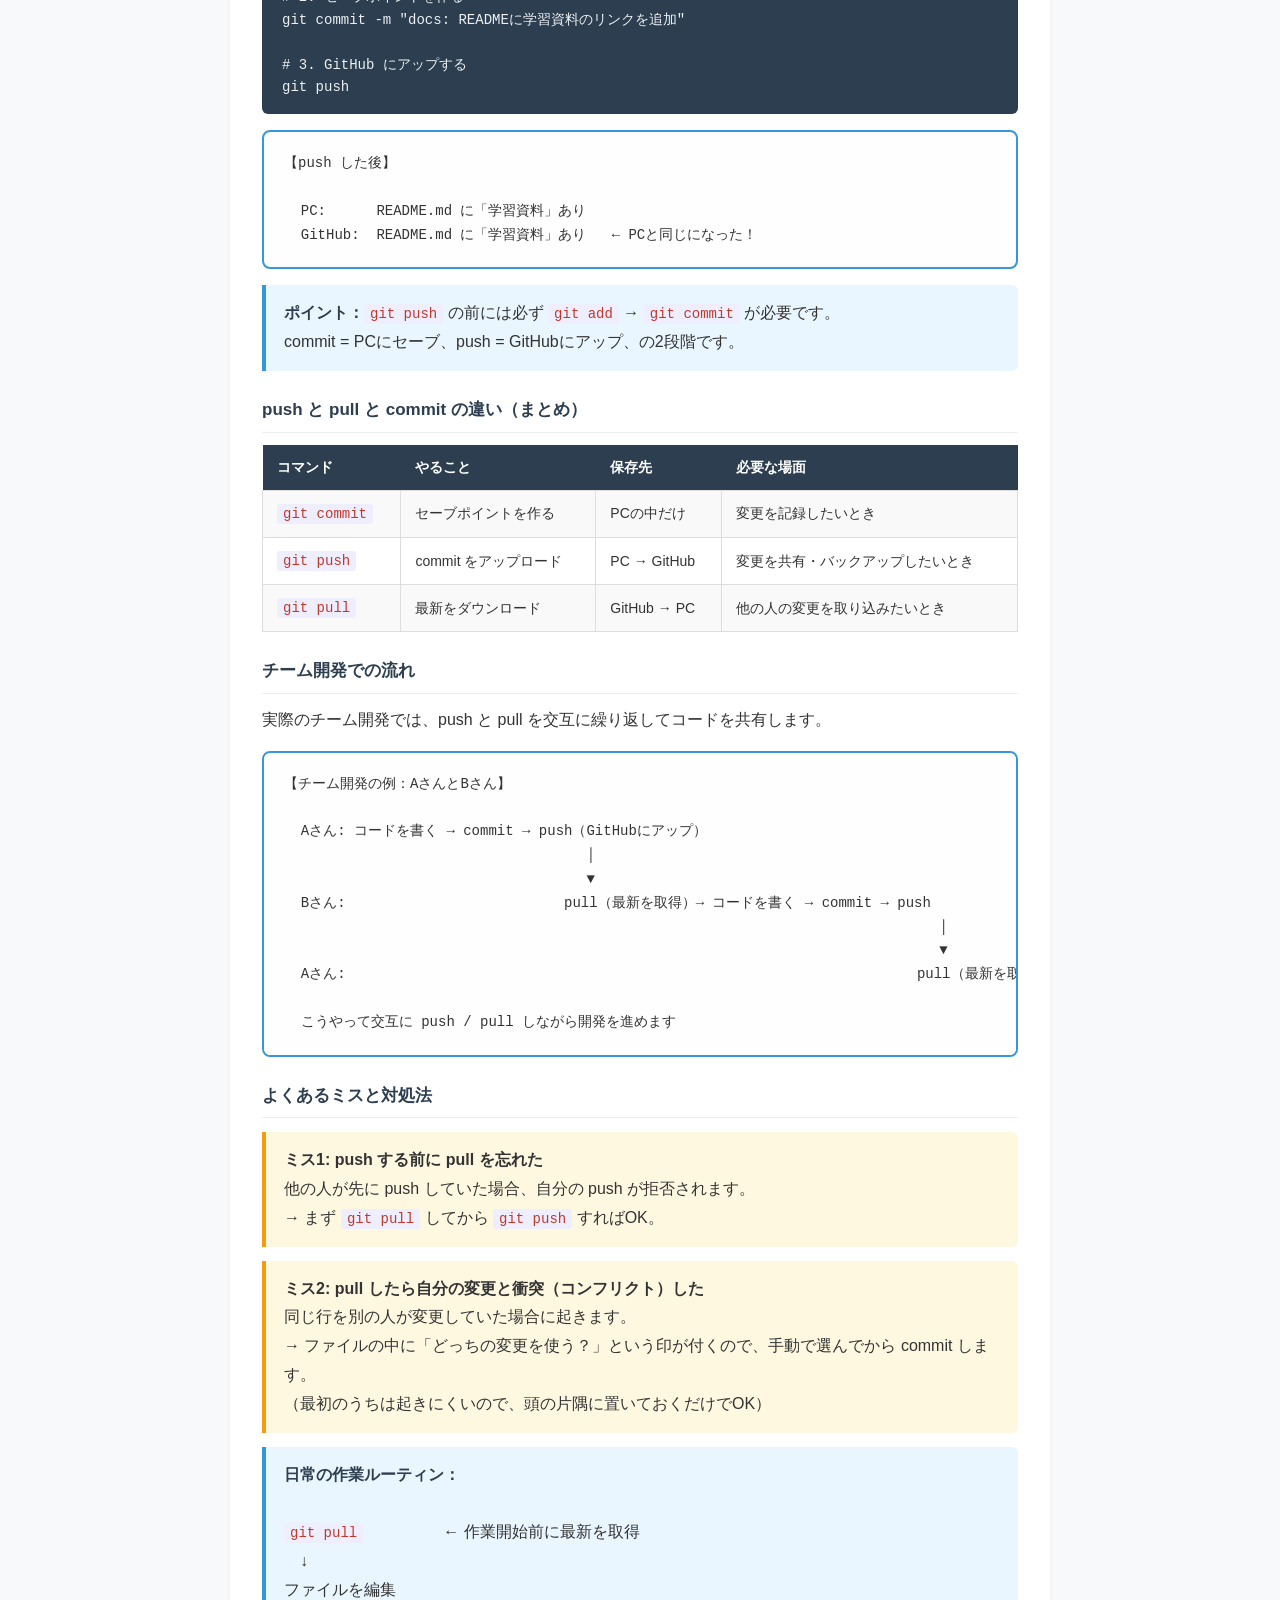
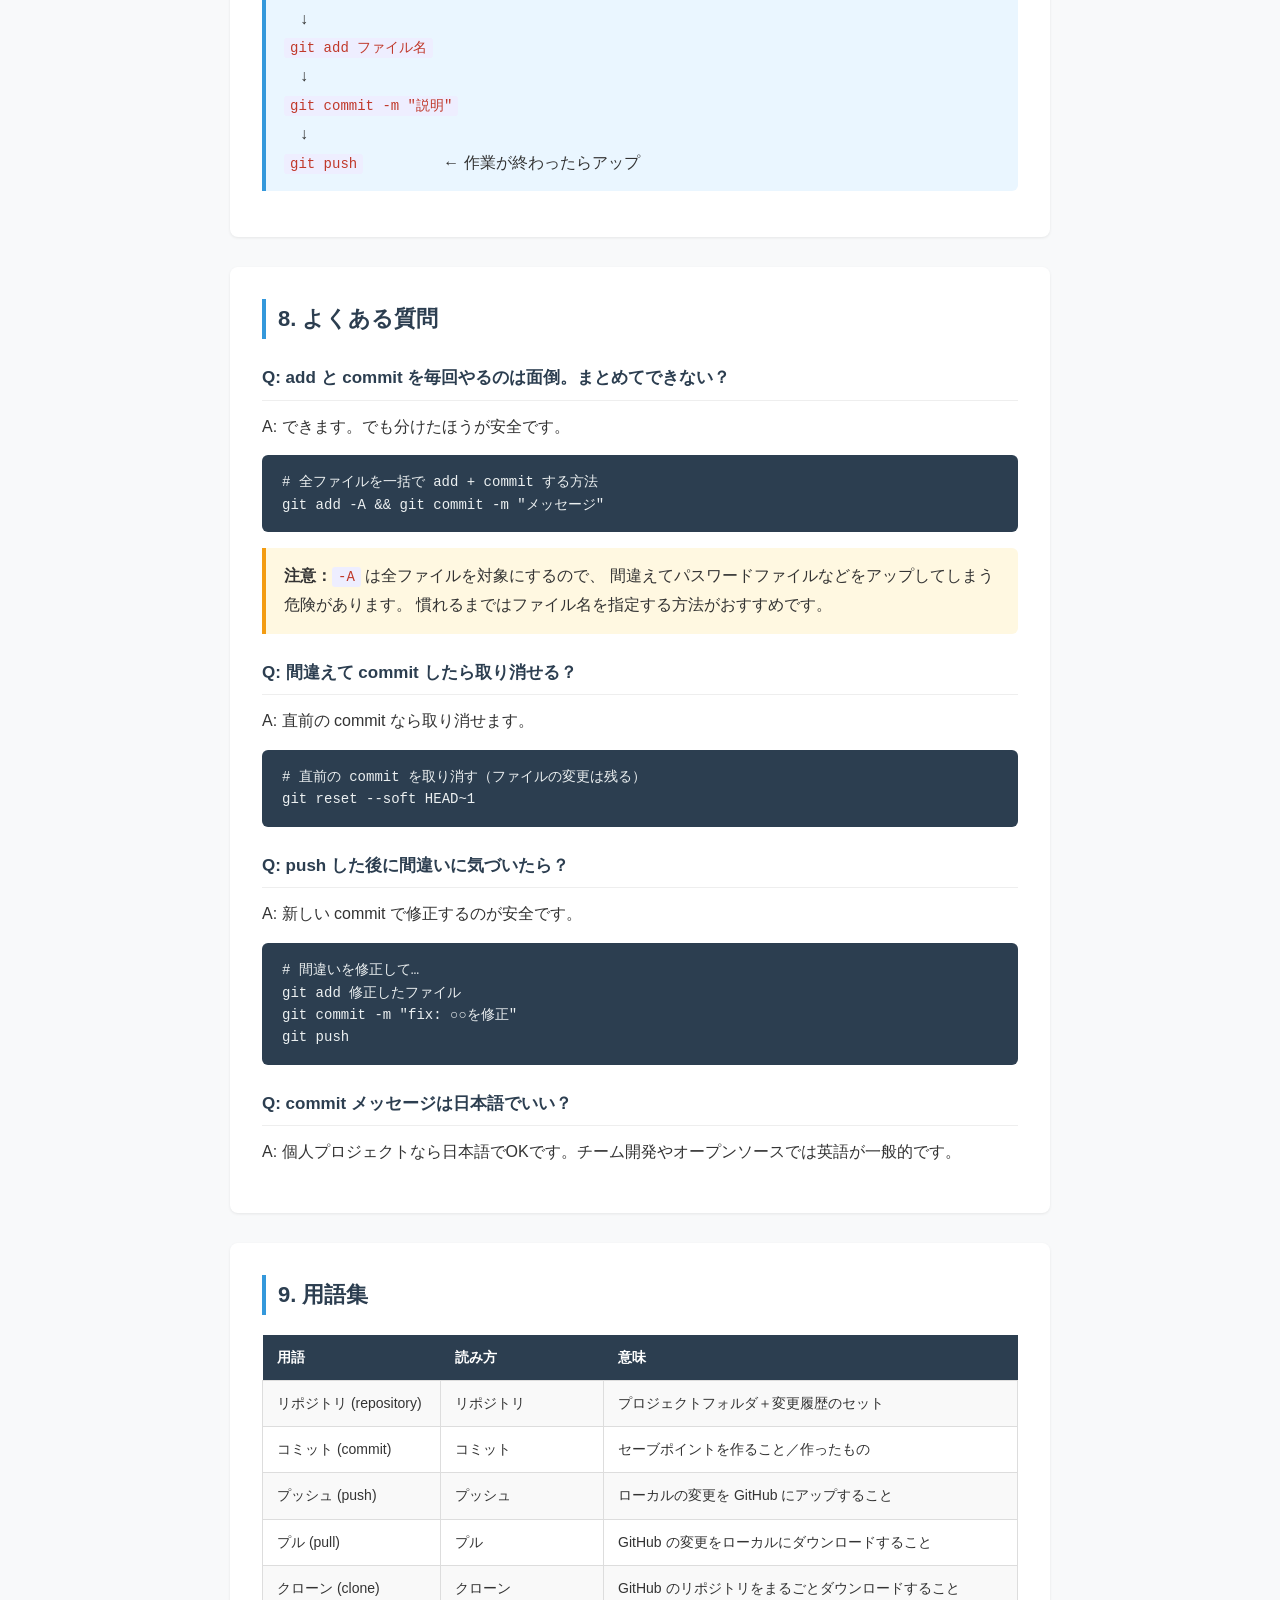
==== commit c0eec761: "docs: push/pullの解説を入門ガイドに追加" ====
--- a/docs/github-beginner-guide.html
+++ b/docs/github-beginner-guide.html
@@ -178,8 +178,9 @@
     <li><a href="#sec4">実際の操作と解説</a></li>
     <li><a href="#sec5">今後よく使うコマンド一覧</a></li>
     <li><a href="#sec6">GitHub Pages — HTMLをWebページとして公開する</a></li>
-    <li><a href="#sec7">よくある質問</a></li>
-    <li><a href="#sec8">用語集</a></li>
+    <li><a href="#sec7">push と pull — GitHubとの同期を理解する</a></li>
+    <li><a href="#sec8">よくある質問</a></li>
+    <li><a href="#sec9">用語集</a></li>
   </ol>
 </div>
 
@@ -567,9 +568,160 @@
   </div>
 </div>
 
-<!-- ==================== 7. よくある質問 ==================== -->
+<!-- ==================== 7. push と pull ==================== -->
 <div class="section" id="sec7">
-  <h2>7. よくある質問</h2>
+  <h2>7. push と pull — GitHubとの同期を理解する</h2>
+
+  <h3>push と pull の関係</h3>
+  <p>Git では、コードは<strong>2つの場所</strong>に存在します。この2つを同期させるのが push と pull です。</p>
+
+  <div class="diagram">あなたのPC（ローカル）              GitHub（リモート）
+┌──────────────────┐          ┌──────────────────┐
+│                  │          │                  │
+│  コードの変更     │ ─ push → │  コードの保管庫    │
+│                  │          │                  │
+│  作業する場所     │ ← pull ─ │  共有する場所      │
+│                  │          │                  │
+└──────────────────┘          └──────────────────┘
+
+push = 「PCの変更をGitHubに送る」（アップロード）
+pull = 「GitHubの変更をPCに取り込む」（ダウンロード）</div>
+
+  <h3>いつ使う？</h3>
+  <table>
+    <tr><th>操作</th><th>場面</th><th>たとえると</th></tr>
+    <tr>
+      <td><code>git push</code></td>
+      <td>自分がPCで編集した後、GitHubに反映したいとき</td>
+      <td>自分のノートを共有フォルダにコピーする</td>
+    </tr>
+    <tr>
+      <td><code>git pull</code></td>
+      <td>他の人（または別PC）がGitHubを更新した後、自分のPCに取り込みたいとき</td>
+      <td>共有フォルダの最新版を自分のノートに反映する</td>
+    </tr>
+  </table>
+
+  <h3>実践：pull の体験</h3>
+  <p>実際に行った操作で説明します。</p>
+
+  <p><strong>状況：</strong>GitHubのWeb画面でREADMEに「作者」を追加した。でもPCにはまだ反映されていない。</p>
+
+  <div class="diagram">【pull する前】
+
+  GitHub:  README.md に「作者」あり   ← 新しい（Web画面で編集した）
+  PC:      README.md に「作者」なし   ← 古いまま</div>
+
+  <pre><code># GitHubの変更をPCに取り込む
+git pull</code></pre>
+
+  <div class="diagram">【pull した後】
+
+  GitHub:  README.md に「作者」あり
+  PC:      README.md に「作者」あり   ← GitHubと同じになった！</div>
+
+  <div class="point">
+    <strong>ポイント：</strong><code>git pull</code> は「GitHubにある最新の変更を、PCにダウンロードして反映する」コマンドです。
+    チーム開発では、作業を始める前に <code>git pull</code> で最新状態にするのが基本です。
+  </div>
+
+  <h3>実践：push の体験</h3>
+  <p>今度はPC側でREADMEに「学習資料」のリンクを追加して、GitHubに送りました。</p>
+
+  <div class="diagram">【push する前】
+
+  PC:      README.md に「学習資料」を追加した   ← 新しい
+  GitHub:  README.md に「学習資料」がない       ← 古いまま</div>
+
+  <pre><code># 1. 変更したファイルを選ぶ
+git add README.md
+
+# 2. セーブポイントを作る
+git commit -m "docs: READMEに学習資料のリンクを追加"
+
+# 3. GitHub にアップする
+git push</code></pre>
+
+  <div class="diagram">【push した後】
+
+  PC:      README.md に「学習資料」あり
+  GitHub:  README.md に「学習資料」あり   ← PCと同じになった！</div>
+
+  <div class="point">
+    <strong>ポイント：</strong><code>git push</code> の前には必ず <code>git add</code> → <code>git commit</code> が必要です。<br>
+    commit = PCにセーブ、push = GitHubにアップ、の2段階です。
+  </div>
+
+  <h3>push と pull と commit の違い（まとめ）</h3>
+  <table>
+    <tr><th>コマンド</th><th>やること</th><th>保存先</th><th>必要な場面</th></tr>
+    <tr>
+      <td><code>git commit</code></td>
+      <td>セーブポイントを作る</td>
+      <td>PCの中だけ</td>
+      <td>変更を記録したいとき</td>
+    </tr>
+    <tr>
+      <td><code>git push</code></td>
+      <td>commit をアップロード</td>
+      <td>PC → GitHub</td>
+      <td>変更を共有・バックアップしたいとき</td>
+    </tr>
+    <tr>
+      <td><code>git pull</code></td>
+      <td>最新をダウンロード</td>
+      <td>GitHub → PC</td>
+      <td>他の人の変更を取り込みたいとき</td>
+    </tr>
+  </table>
+
+  <h3>チーム開発での流れ</h3>
+  <p>実際のチーム開発では、push と pull を交互に繰り返してコードを共有します。</p>
+
+  <div class="diagram">【チーム開発の例：AさんとBさん】
+
+  Aさん: コードを書く → commit → push（GitHubにアップ）
+                                    │
+                                    ▼
+  Bさん:                          pull（最新を取得）→ コードを書く → commit → push
+                                                                              │
+                                                                              ▼
+  Aさん:                                                                    pull（最新を取得）→ …
+
+  こうやって交互に push / pull しながら開発を進めます</div>
+
+  <h3>よくあるミスと対処法</h3>
+
+  <div class="warn">
+    <strong>ミス1: push する前に pull を忘れた</strong><br>
+    他の人が先に push していた場合、自分の push が拒否されます。<br>
+    → まず <code>git pull</code> してから <code>git push</code> すればOK。
+  </div>
+
+  <div class="warn">
+    <strong>ミス2: pull したら自分の変更と衝突（コンフリクト）した</strong><br>
+    同じ行を別の人が変更していた場合に起きます。<br>
+    → ファイルの中に「どっちの変更を使う？」という印が付くので、手動で選んでから commit します。<br>
+    （最初のうちは起きにくいので、頭の片隅に置いておくだけでOK）
+  </div>
+
+  <div class="point">
+    <strong>日常の作業ルーティン：</strong><br><br>
+    <code>git pull</code>　　　　　← 作業開始前に最新を取得<br>
+    　↓<br>
+    ファイルを編集<br>
+    　↓<br>
+    <code>git add ファイル名</code><br>
+    　↓<br>
+    <code>git commit -m "説明"</code><br>
+    　↓<br>
+    <code>git push</code>　　　　　← 作業が終わったらアップ
+  </div>
+</div>
+
+<!-- ==================== 8. よくある質問 ==================== -->
+<div class="section" id="sec8">
+  <h2>8. よくある質問</h2>
 
   <h3>Q: add と commit を毎回やるのは面倒。まとめてできない？</h3>
   <p>A: できます。でも分けたほうが安全です。</p>
@@ -597,9 +749,9 @@
   <p>A: 個人プロジェクトなら日本語でOKです。チーム開発やオープンソースでは英語が一般的です。</p>
 </div>
 
-<!-- ==================== 8. 用語集 ==================== -->
-<div class="section" id="sec8">
-  <h2>8. 用語集</h2>
+<!-- ==================== 9. 用語集 ==================== -->
+<div class="section" id="sec9">
+  <h2>9. 用語集</h2>
   <table>
     <tr><th>用語</th><th>読み方</th><th>意味</th></tr>
     <tr><td>リポジトリ (repository)</td><td>リポジトリ</td><td>プロジェクトフォルダ＋変更履歴のセット</td></tr>
@@ -632,6 +784,9 @@
 
 【毎日の作業（このサイクルを繰り返す）】
 
+  git pull                 ← まず最新を取得する
+       │
+       ▼
   ファイルを編集
        │
        ▼
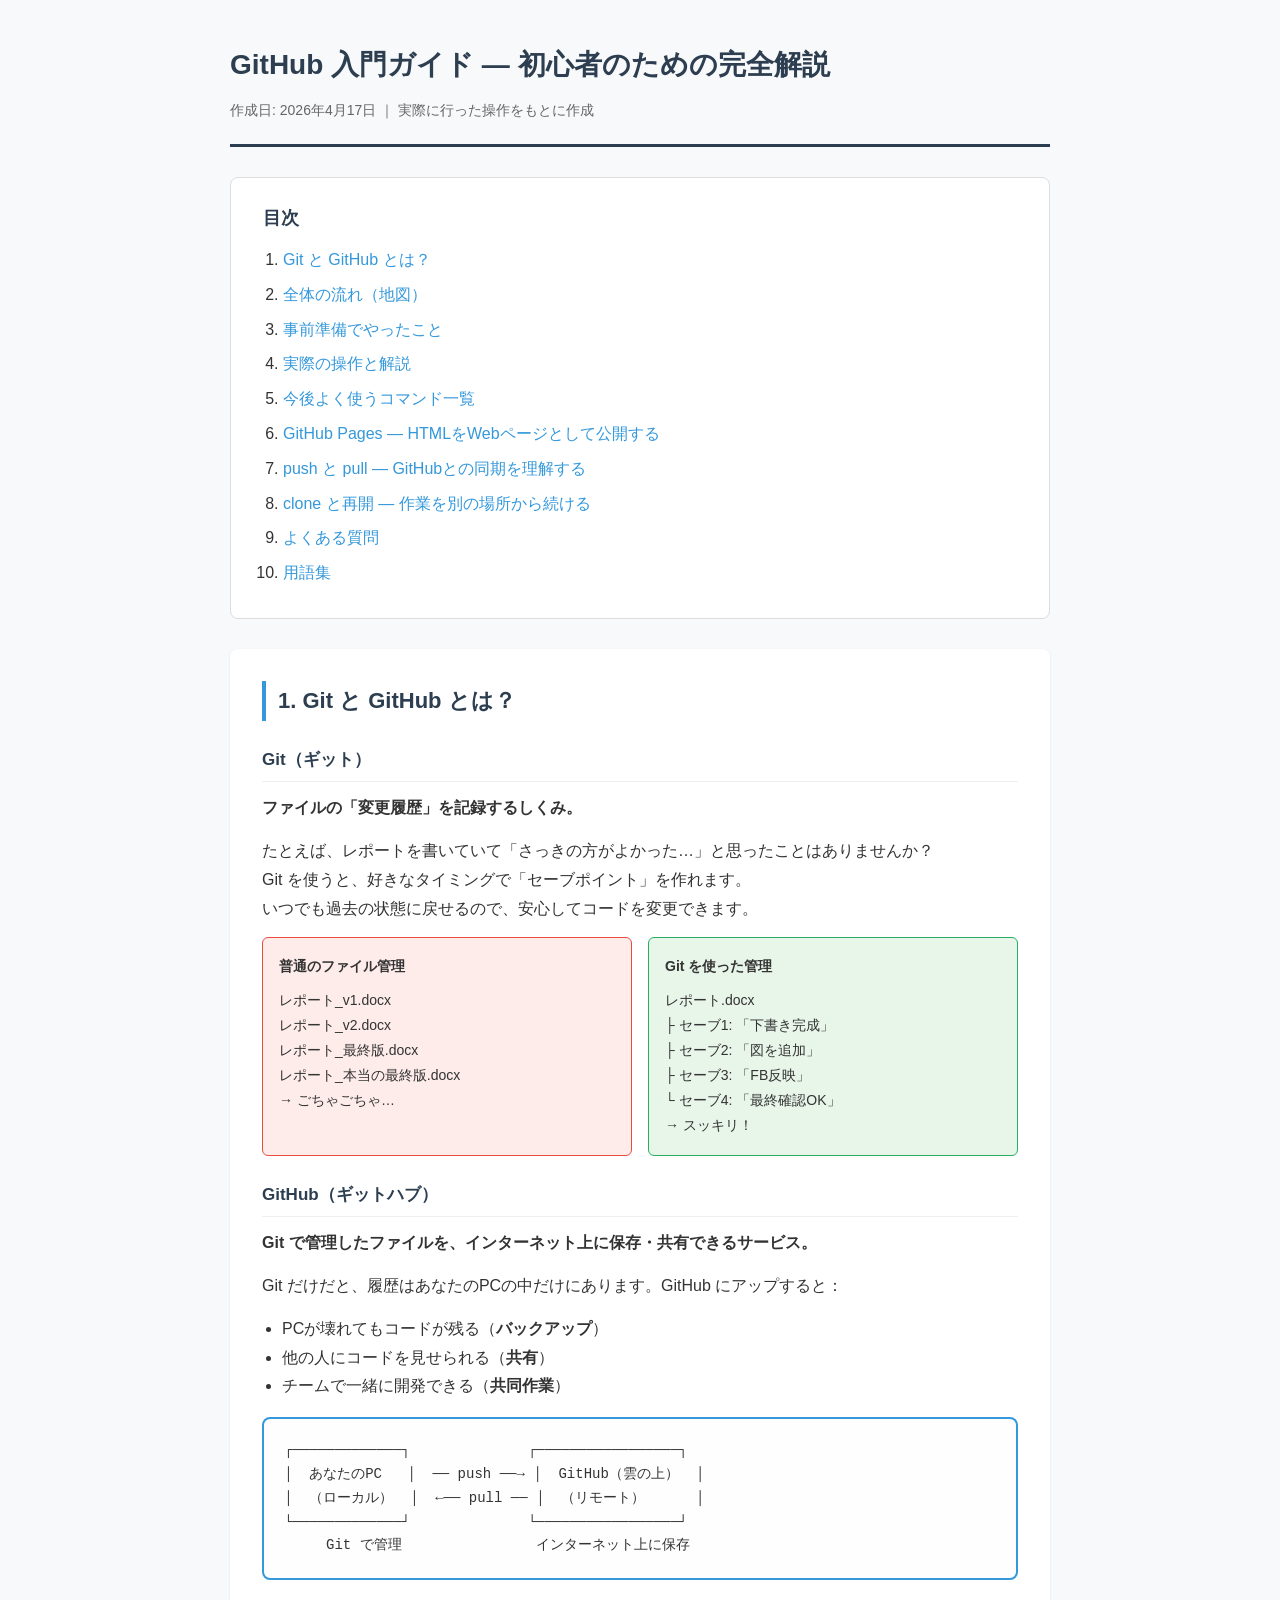
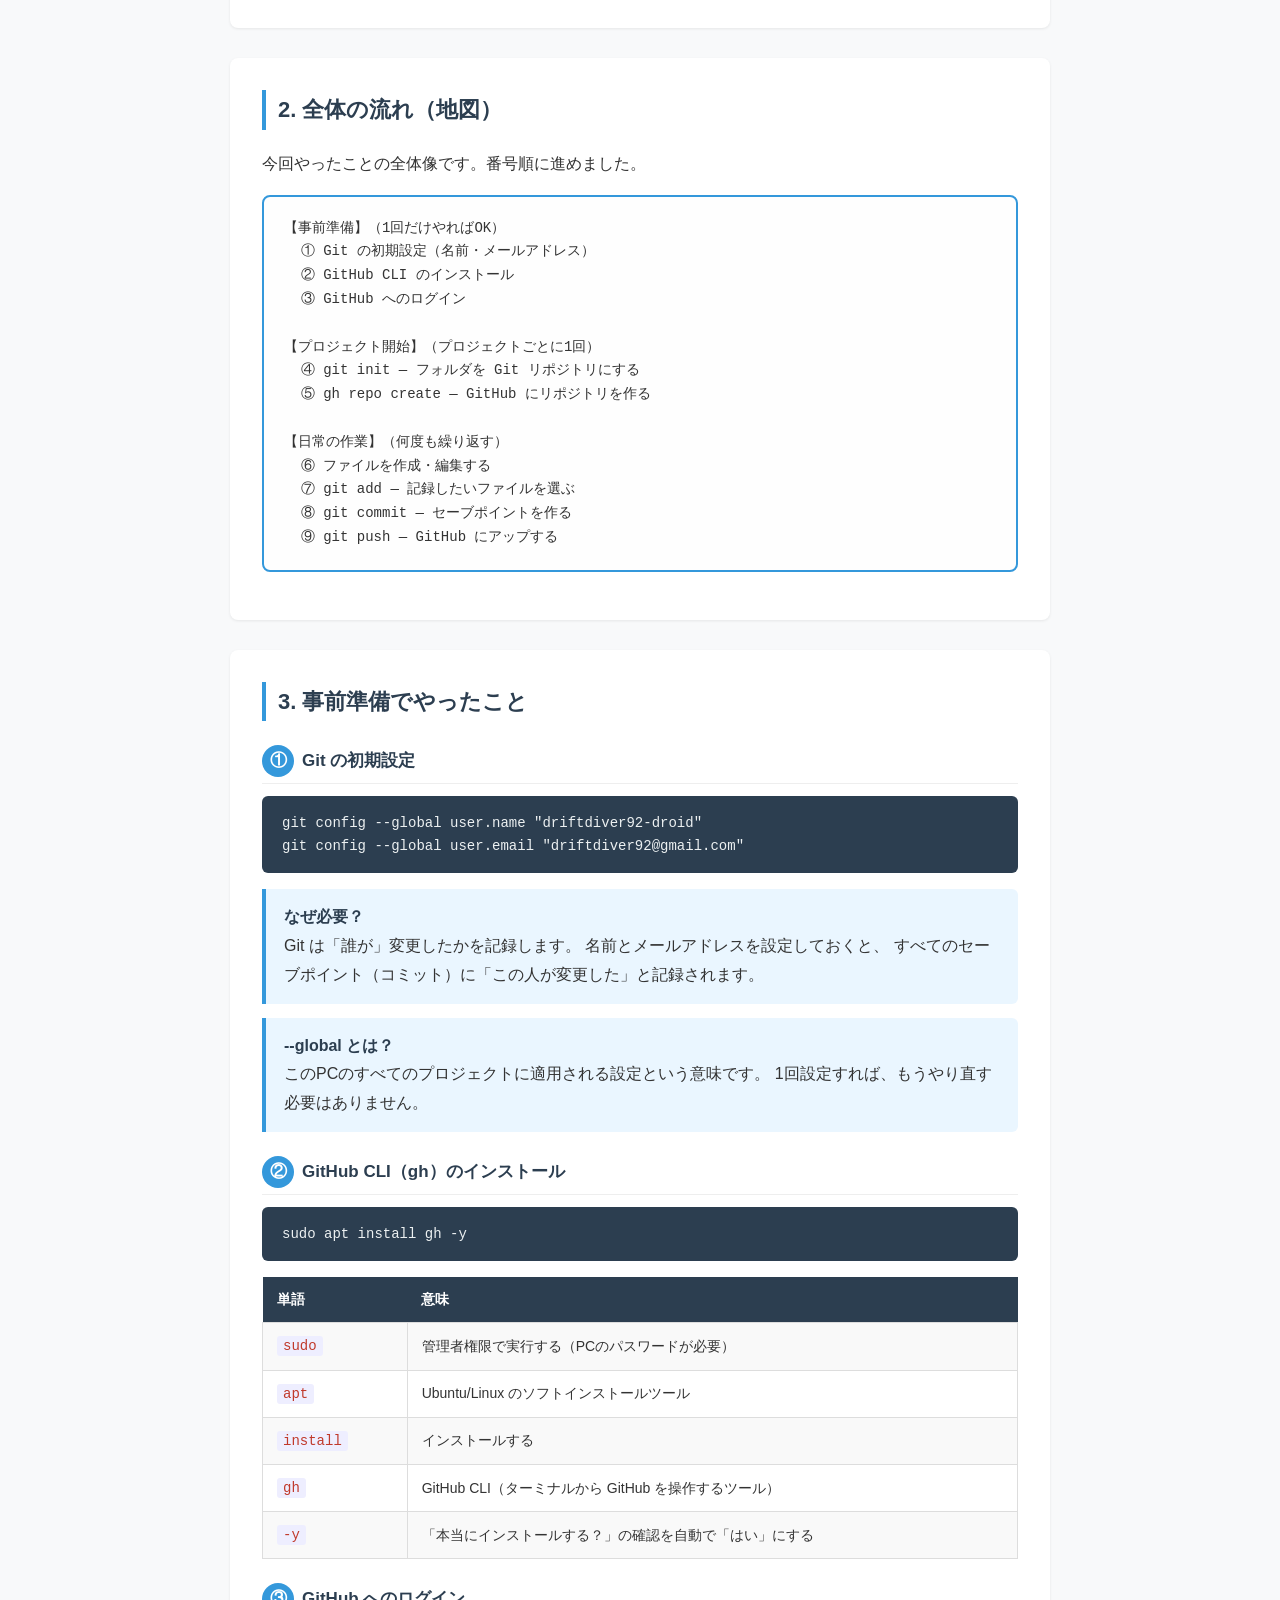
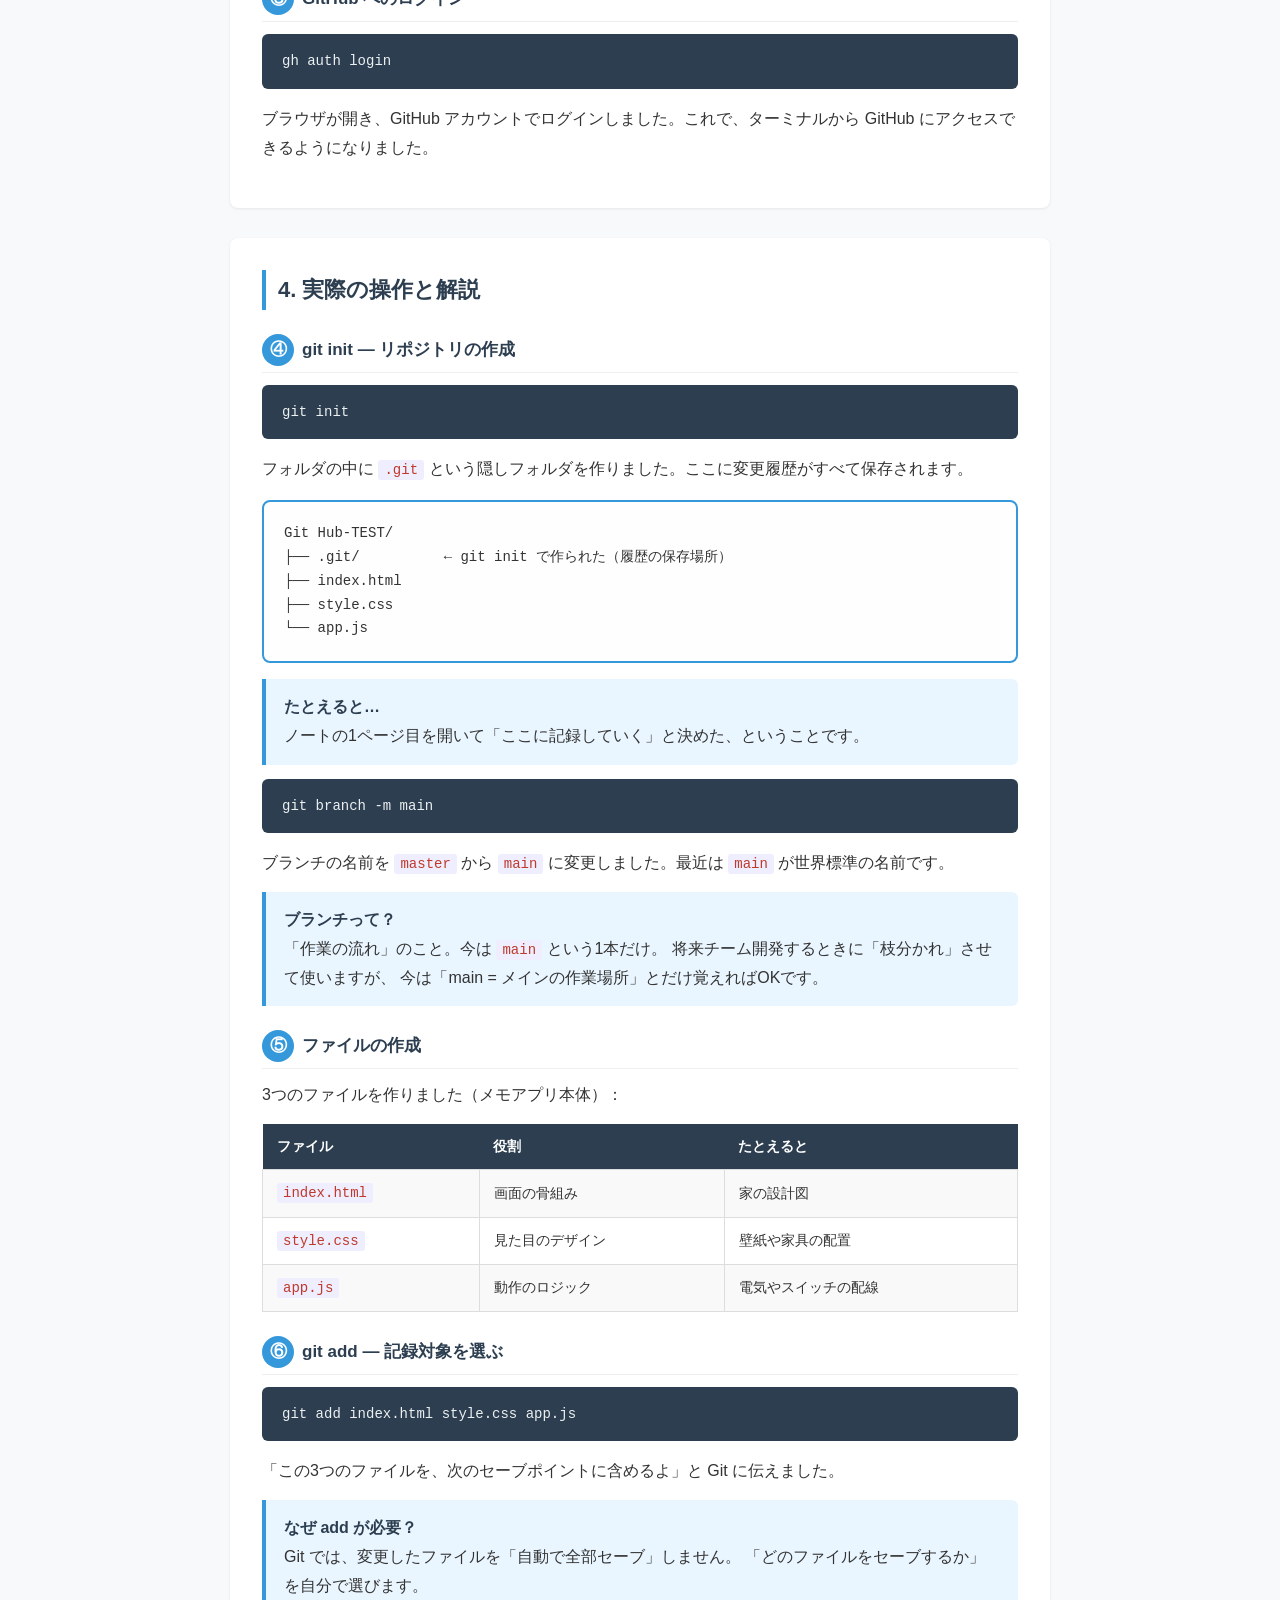
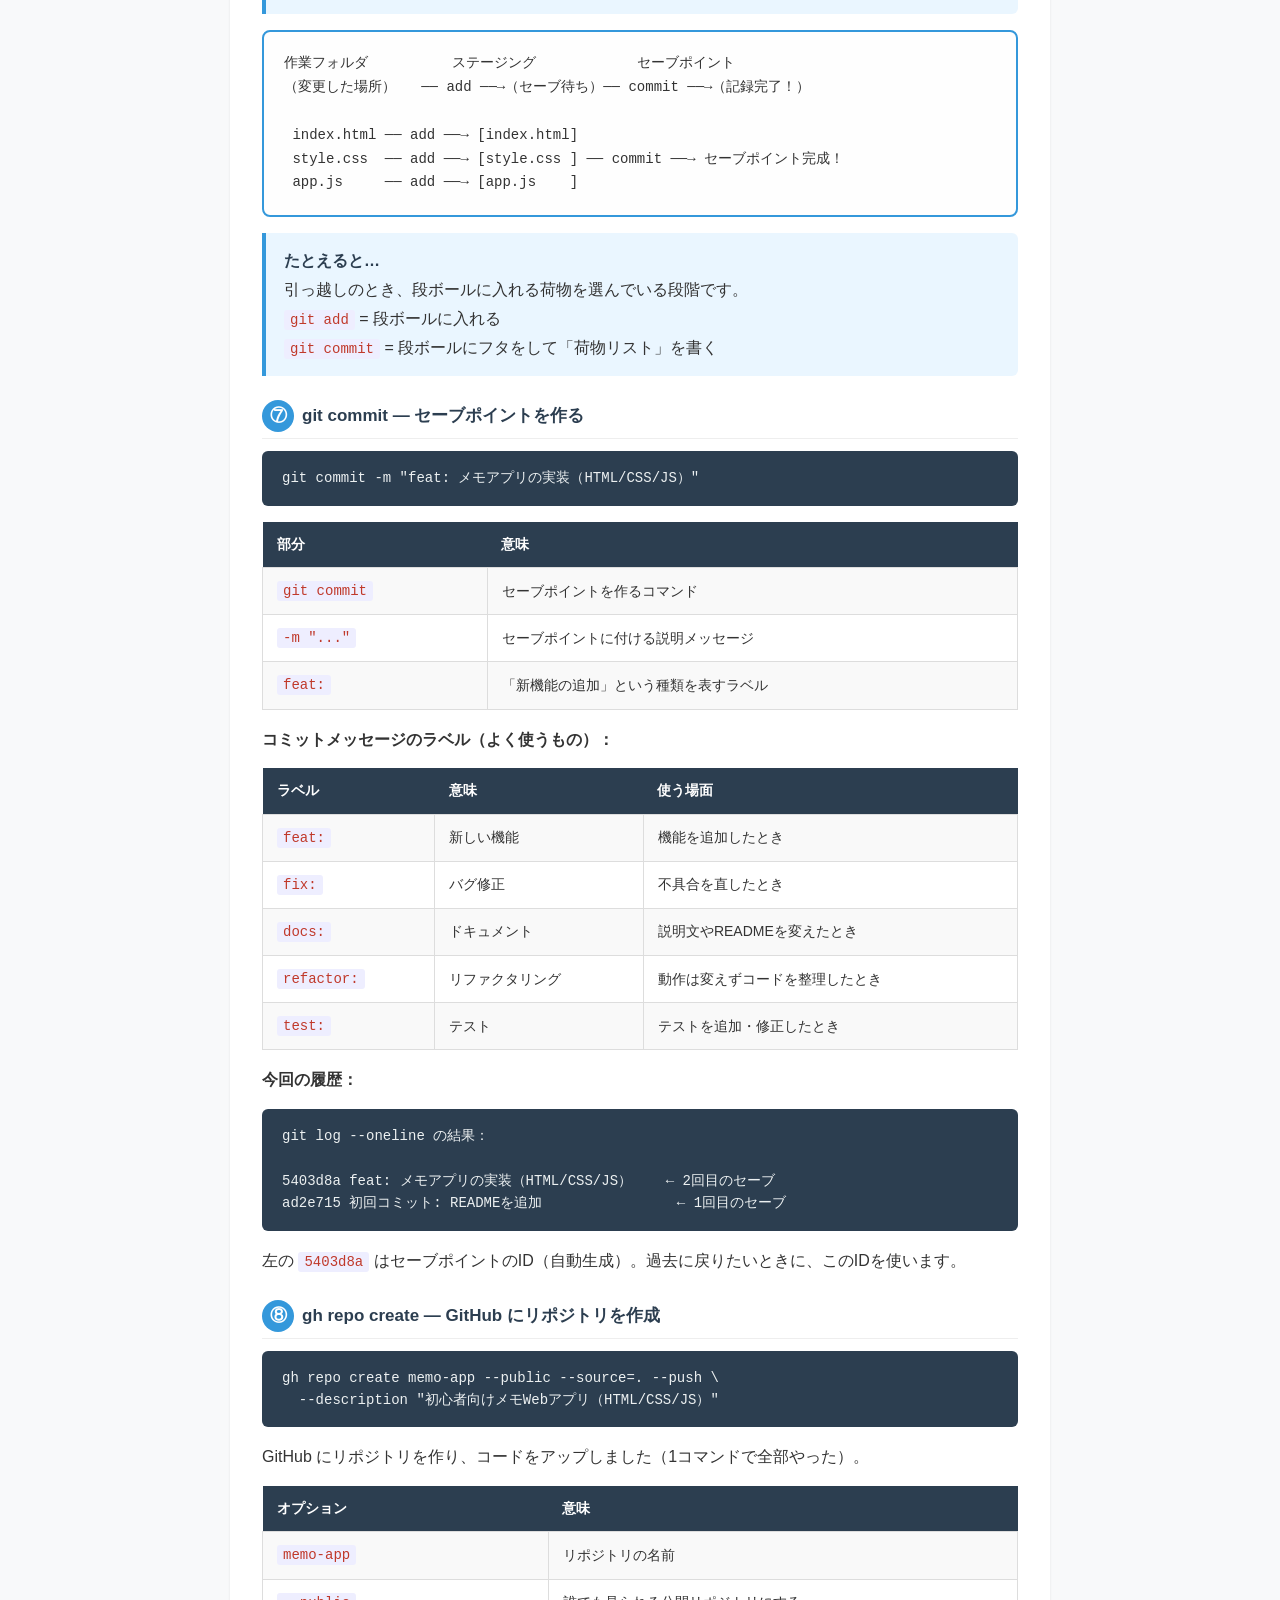
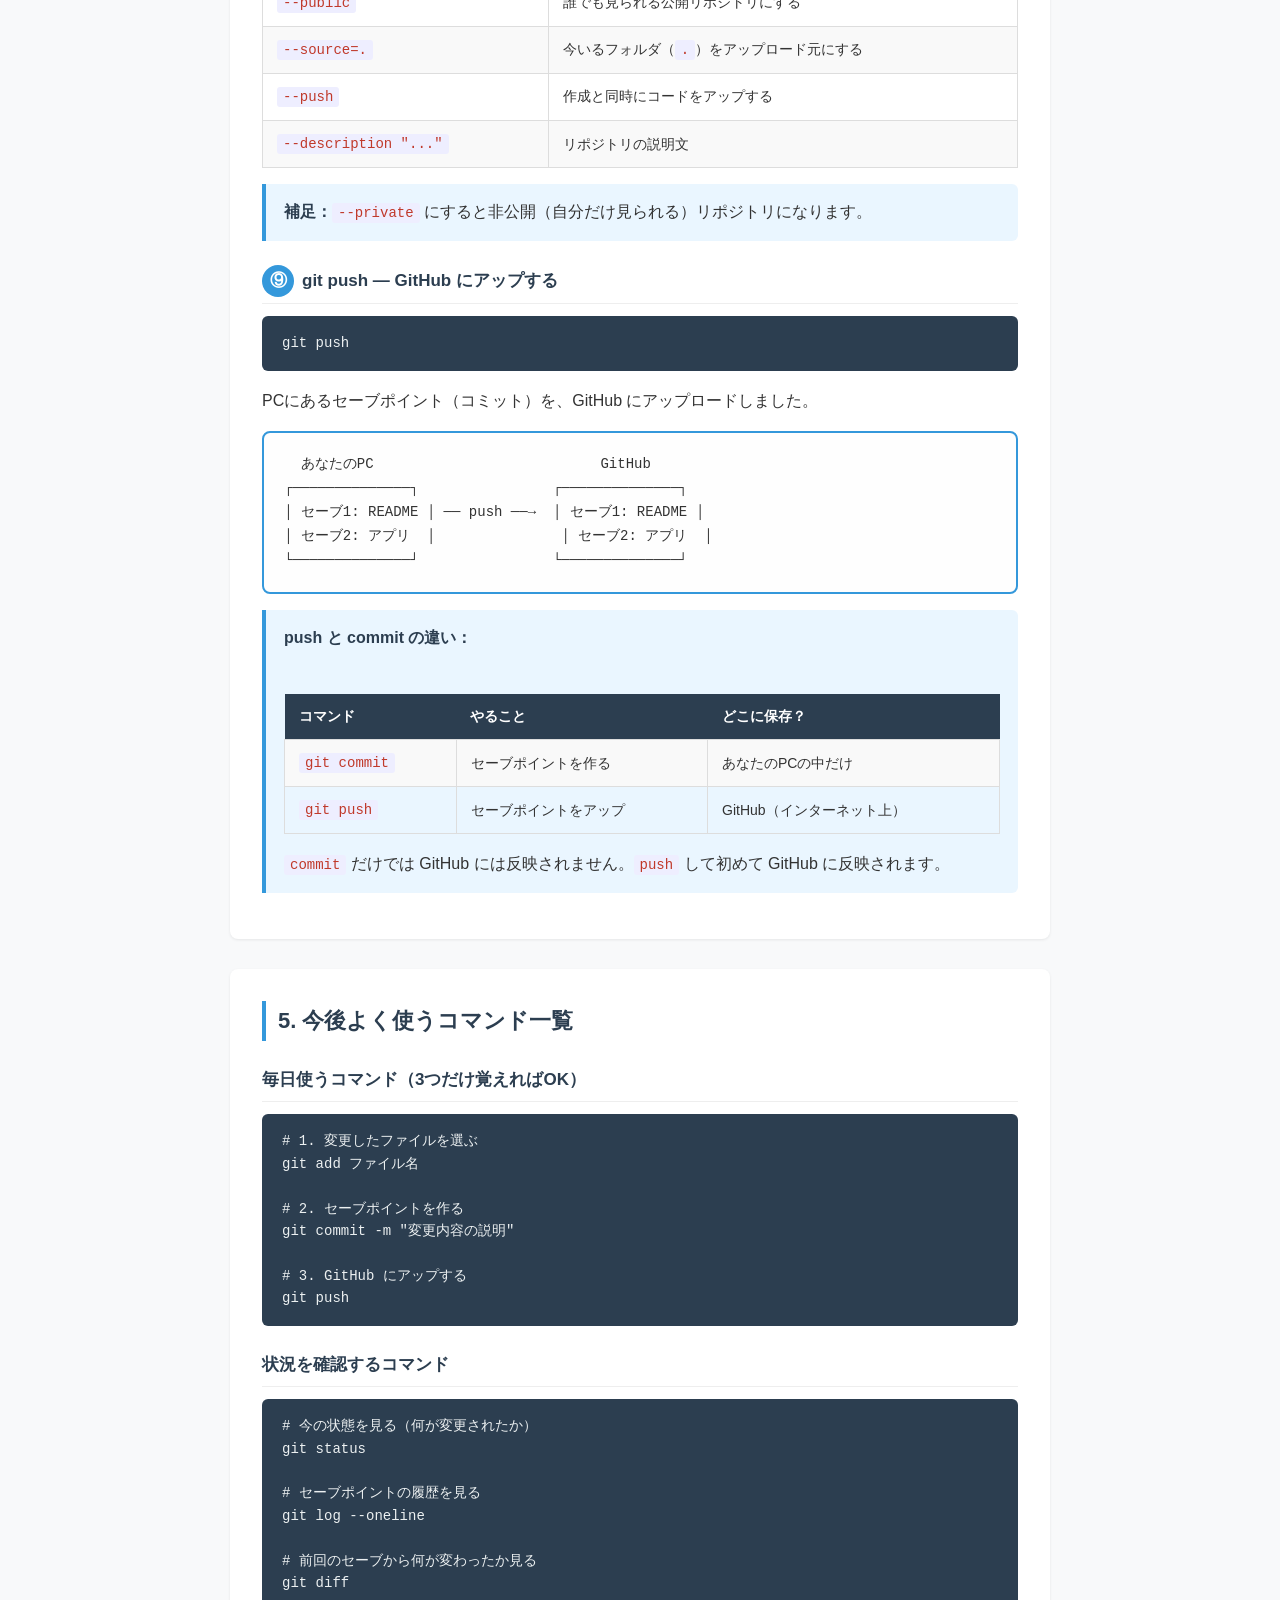
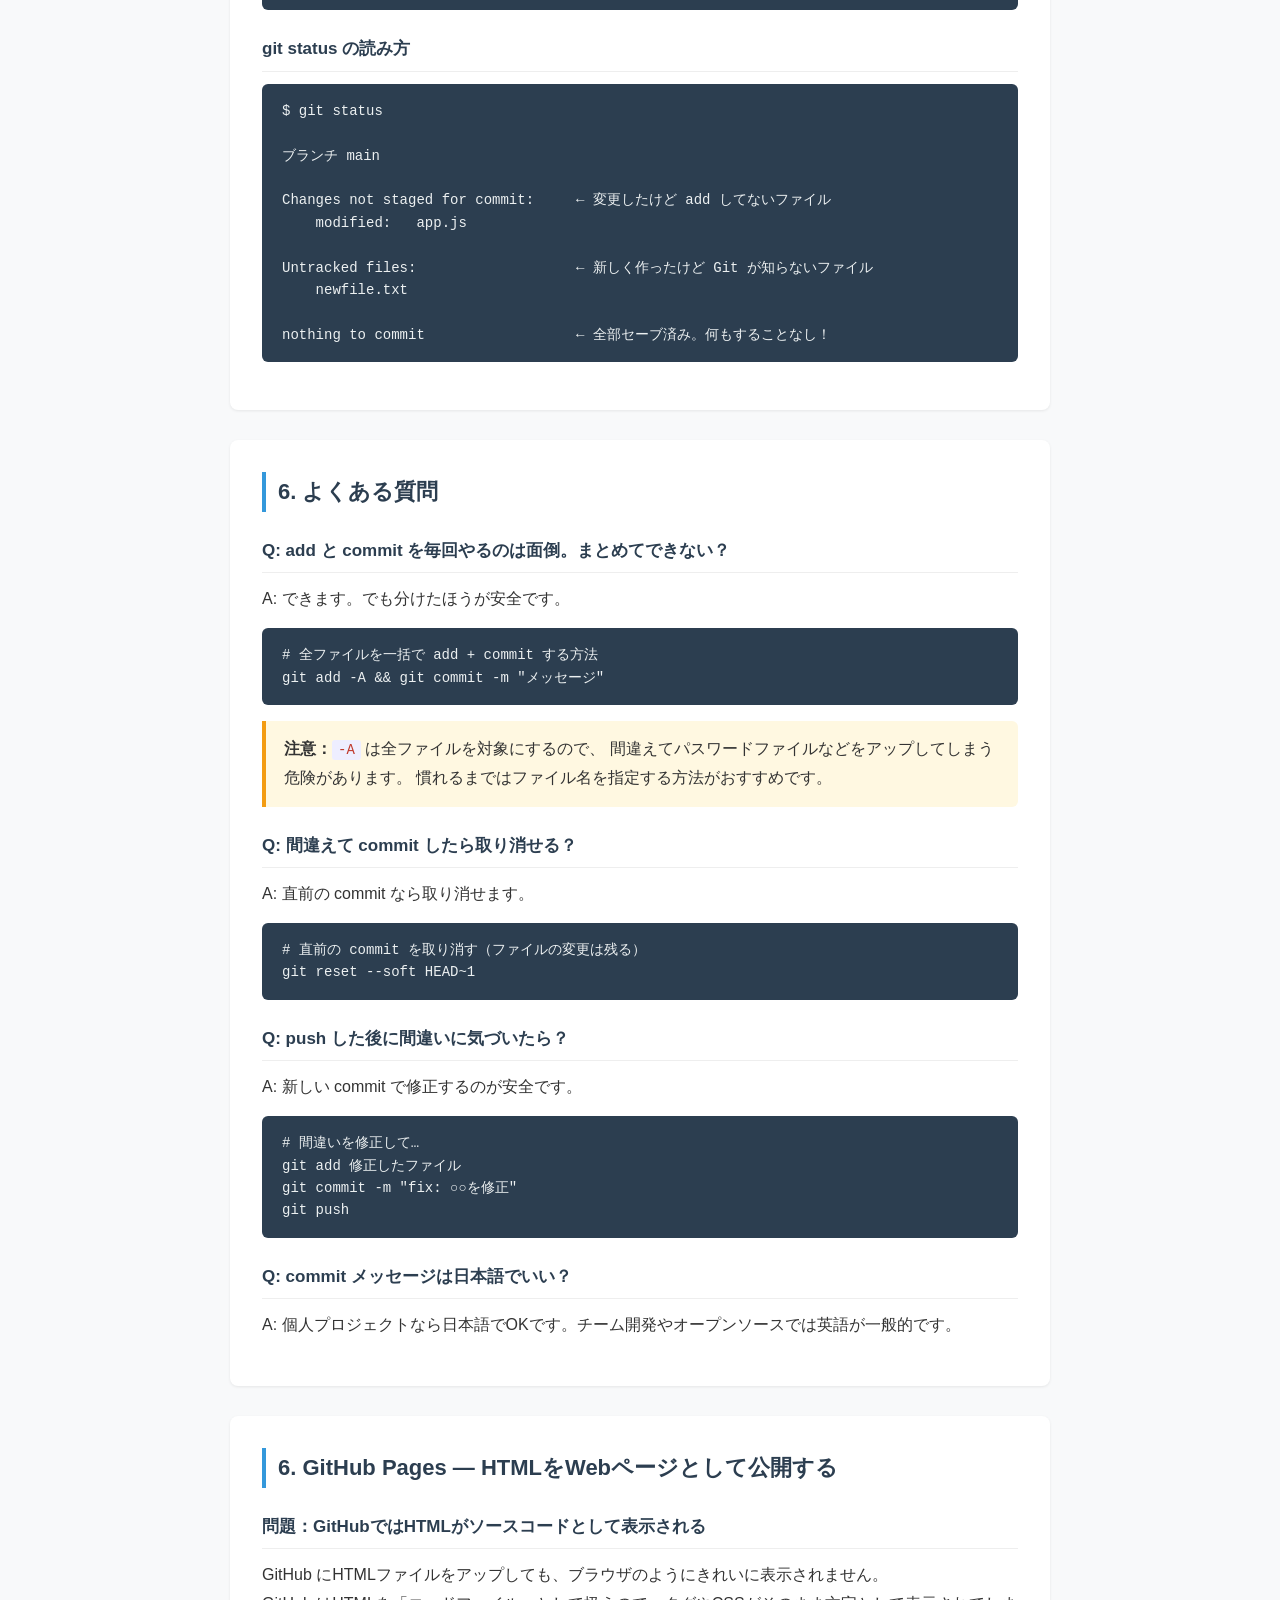
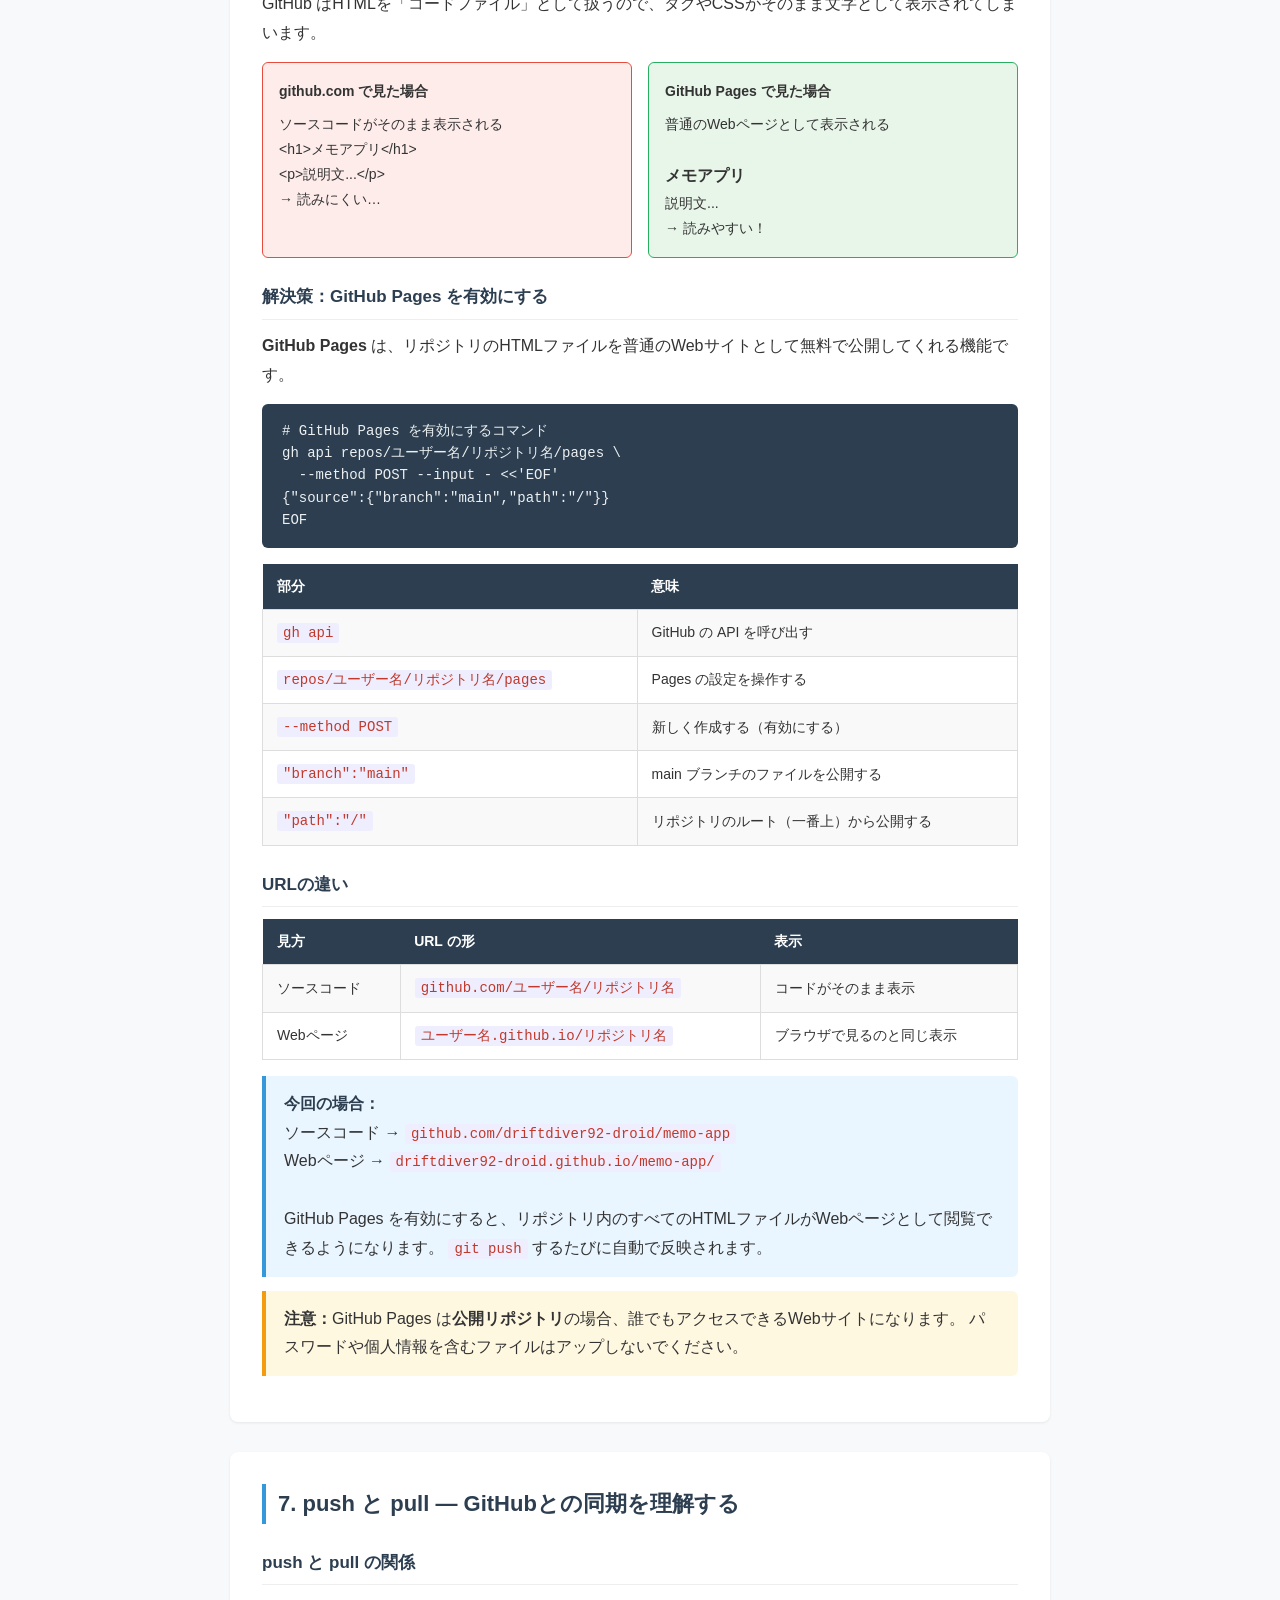
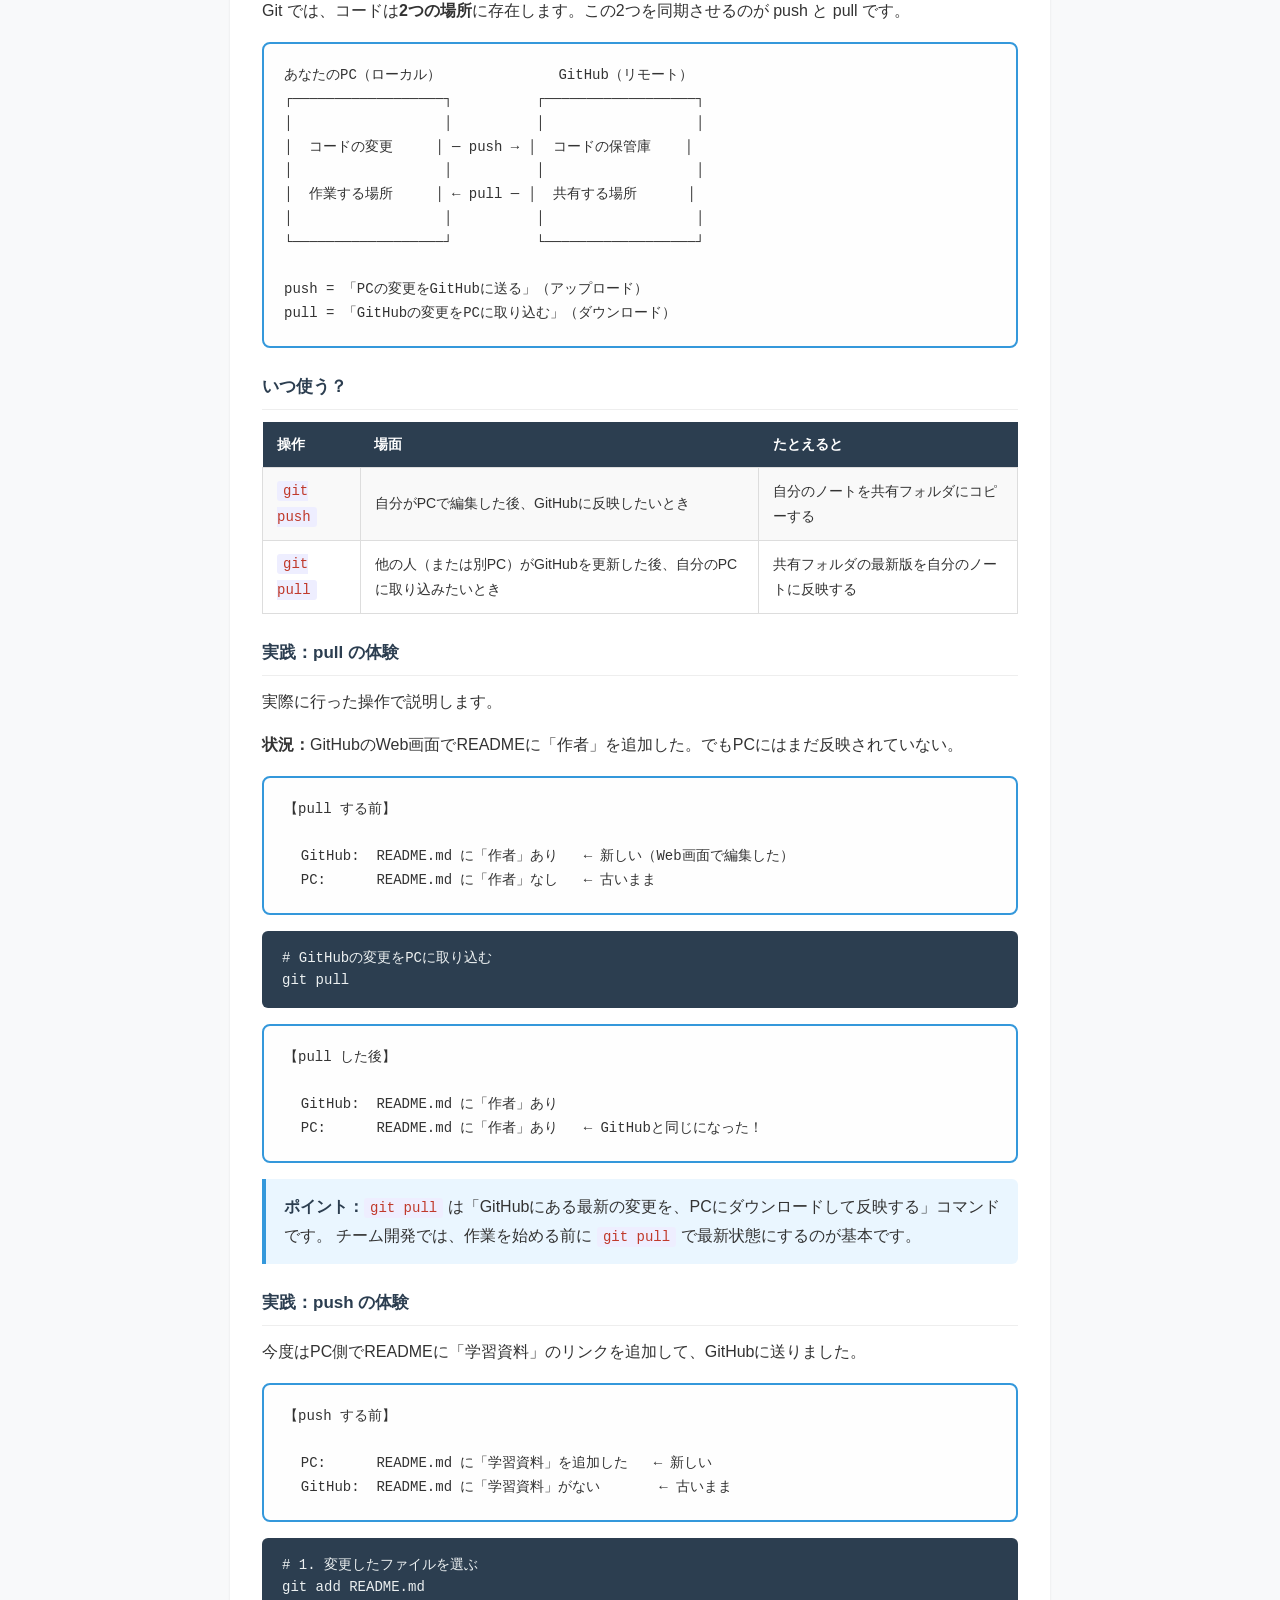
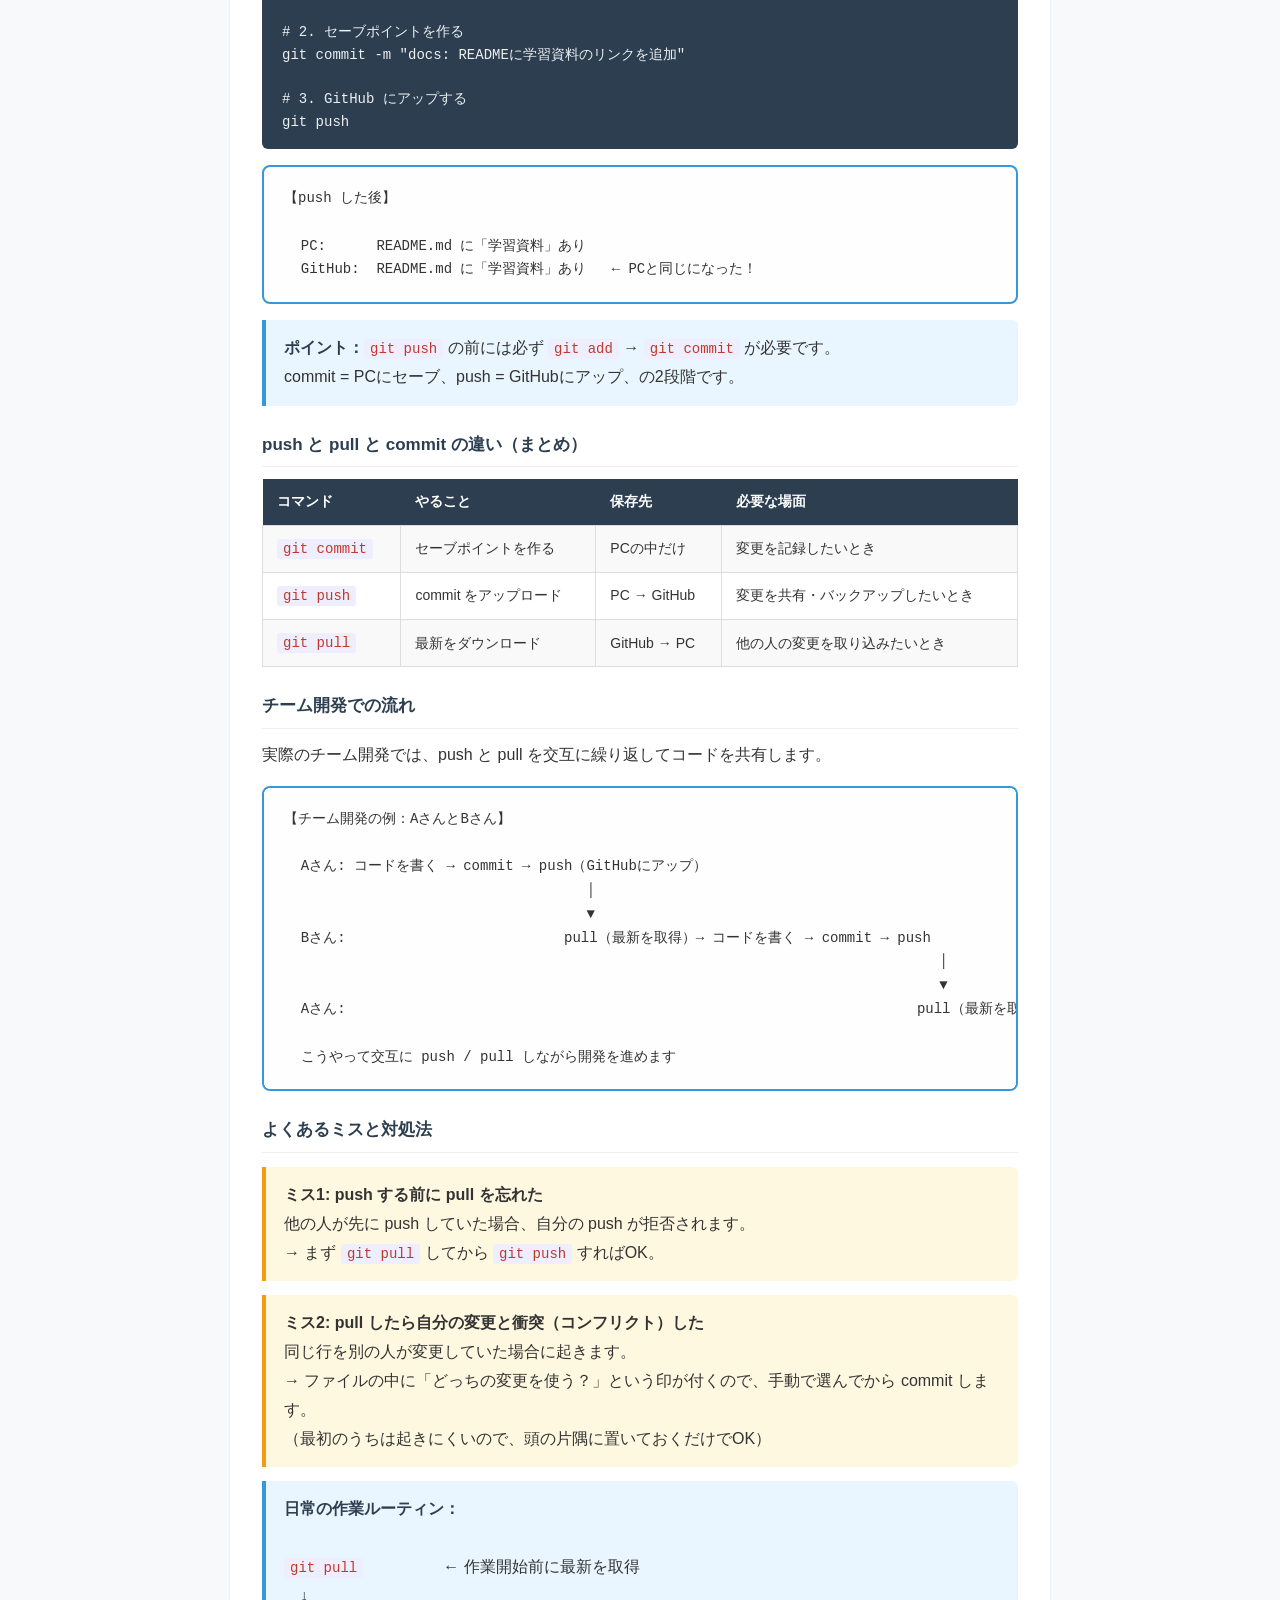
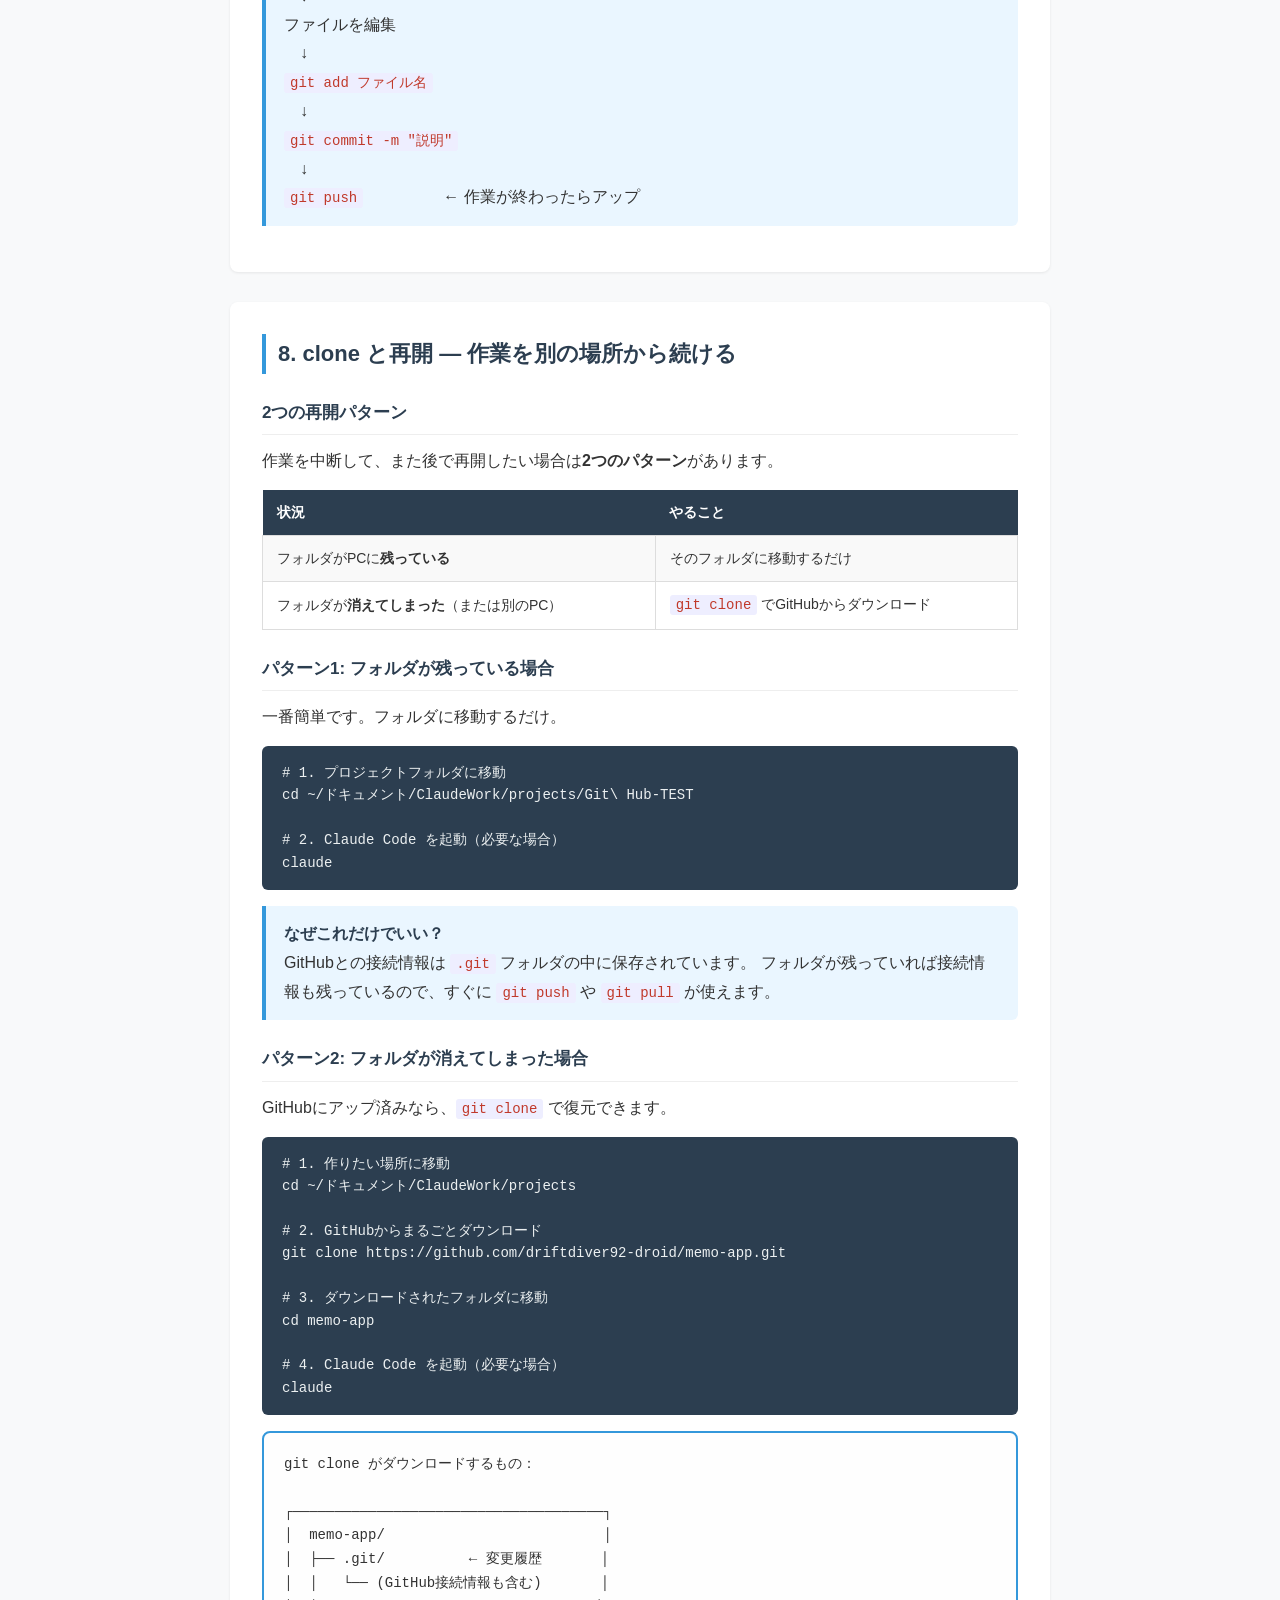
==== commit 3e79dbd5: "docs: cloneと作業再開の解説を入門ガイドに追加" ====
--- a/docs/github-beginner-guide.html
+++ b/docs/github-beginner-guide.html
@@ -179,8 +179,9 @@
     <li><a href="#sec5">今後よく使うコマンド一覧</a></li>
     <li><a href="#sec6">GitHub Pages — HTMLをWebページとして公開する</a></li>
     <li><a href="#sec7">push と pull — GitHubとの同期を理解する</a></li>
-    <li><a href="#sec8">よくある質問</a></li>
-    <li><a href="#sec9">用語集</a></li>
+    <li><a href="#sec8">clone と再開 — 作業を別の場所から続ける</a></li>
+    <li><a href="#sec9">よくある質問</a></li>
+    <li><a href="#sec10">用語集</a></li>
   </ol>
 </div>
 
@@ -719,9 +720,99 @@
   </div>
 </div>
 
-<!-- ==================== 8. よくある質問 ==================== -->
+<!-- ==================== 8. clone と再開 ==================== -->
 <div class="section" id="sec8">
-  <h2>8. よくある質問</h2>
+  <h2>8. clone と再開 — 作業を別の場所から続ける</h2>
+
+  <h3>2つの再開パターン</h3>
+  <p>作業を中断して、また後で再開したい場合は<strong>2つのパターン</strong>があります。</p>
+
+  <table>
+    <tr><th>状況</th><th>やること</th></tr>
+    <tr>
+      <td>フォルダがPCに<strong>残っている</strong></td>
+      <td>そのフォルダに移動するだけ</td>
+    </tr>
+    <tr>
+      <td>フォルダが<strong>消えてしまった</strong>（または別のPC）</td>
+      <td><code>git clone</code> でGitHubからダウンロード</td>
+    </tr>
+  </table>
+
+  <h3>パターン1: フォルダが残っている場合</h3>
+  <p>一番簡単です。フォルダに移動するだけ。</p>
+
+  <pre><code># 1. プロジェクトフォルダに移動
+cd ~/ドキュメント/ClaudeWork/projects/Git\ Hub-TEST
+
+# 2. Claude Code を起動（必要な場合）
+claude</code></pre>
+
+  <div class="point">
+    <strong>なぜこれだけでいい？</strong><br>
+    GitHubとの接続情報は <code>.git</code> フォルダの中に保存されています。
+    フォルダが残っていれば接続情報も残っているので、すぐに <code>git push</code> や <code>git pull</code> が使えます。
+  </div>
+
+  <h3>パターン2: フォルダが消えてしまった場合</h3>
+  <p>GitHubにアップ済みなら、<code>git clone</code> で復元できます。</p>
+
+  <pre><code># 1. 作りたい場所に移動
+cd ~/ドキュメント/ClaudeWork/projects
+
+# 2. GitHubからまるごとダウンロード
+git clone https://github.com/driftdiver92-droid/memo-app.git
+
+# 3. ダウンロードされたフォルダに移動
+cd memo-app
+
+# 4. Claude Code を起動（必要な場合）
+claude</code></pre>
+
+  <div class="diagram">git clone がダウンロードするもの：
+
+┌─────────────────────────────────────┐
+│  memo-app/                          │
+│  ├── .git/          ← 変更履歴       │
+│  │   └── (GitHub接続情報も含む)       │
+│  ├── index.html     ← コード        │
+│  ├── style.css      ← コード        │
+│  ├── app.js         ← コード        │
+│  ├── README.md      ← コード        │
+│  └── docs/          ← ドキュメント    │
+│                                     │
+│  → コード + 履歴 + 接続情報 が全部入り！ │
+└─────────────────────────────────────┘</div>
+
+  <div class="point">
+    <strong>clone のURLはどこで確認できる？</strong><br>
+    GitHub のリポジトリページ →「<strong>&lt;&gt; Code</strong>」ボタン（緑色）→ HTTPS のURLをコピーできます。
+  </div>
+
+  <h3>clone と init の違い</h3>
+  <table>
+    <tr><th>コマンド</th><th>使う場面</th><th>やること</th></tr>
+    <tr>
+      <td><code>git init</code></td>
+      <td>新しくプロジェクトを始めるとき</td>
+      <td>空のリポジトリを作る（まだGitHubと繋がっていない）</td>
+    </tr>
+    <tr>
+      <td><code>git clone URL</code></td>
+      <td>既にGitHubにあるプロジェクトをダウンロードするとき</td>
+      <td>コード＋履歴＋GitHub接続情報をまるごとコピー</td>
+    </tr>
+  </table>
+
+  <div class="point">
+    <strong>まとめ：</strong>GitHubにアップ（push）してあるプロジェクトは、いつでも・どこからでも <code>git clone</code> で復元できます。
+    だから push は「バックアップ」の役割も持っています。
+  </div>
+</div>
+
+<!-- ==================== 9. よくある質問 ==================== -->
+<div class="section" id="sec9">
+  <h2>9. よくある質問</h2>
 
   <h3>Q: add と commit を毎回やるのは面倒。まとめてできない？</h3>
   <p>A: できます。でも分けたほうが安全です。</p>
@@ -749,9 +840,9 @@
   <p>A: 個人プロジェクトなら日本語でOKです。チーム開発やオープンソースでは英語が一般的です。</p>
 </div>
 
-<!-- ==================== 9. 用語集 ==================== -->
-<div class="section" id="sec9">
-  <h2>9. 用語集</h2>
+<!-- ==================== 10. 用語集 ==================== -->
+<div class="section" id="sec10">
+  <h2>10. 用語集</h2>
   <table>
     <tr><th>用語</th><th>読み方</th><th>意味</th></tr>
     <tr><td>リポジトリ (repository)</td><td>リポジトリ</td><td>プロジェクトフォルダ＋変更履歴のセット</td></tr>
